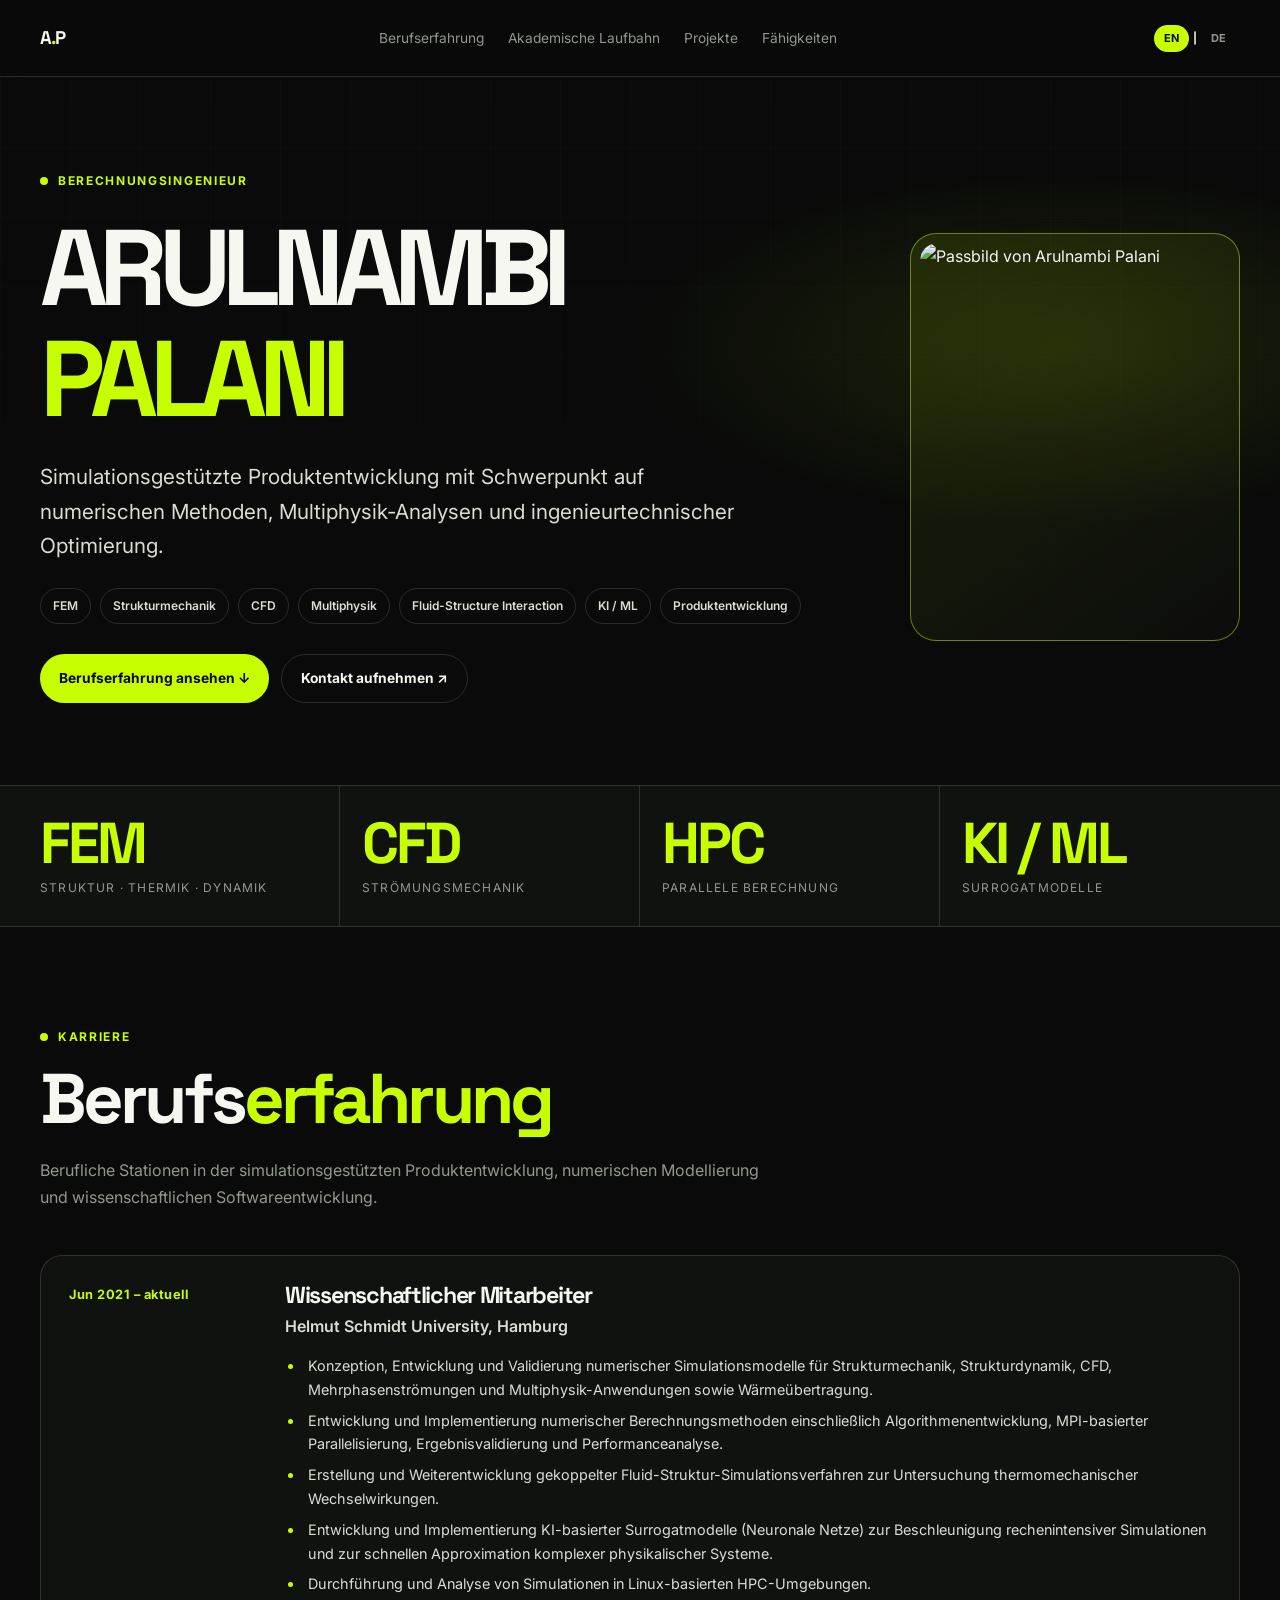
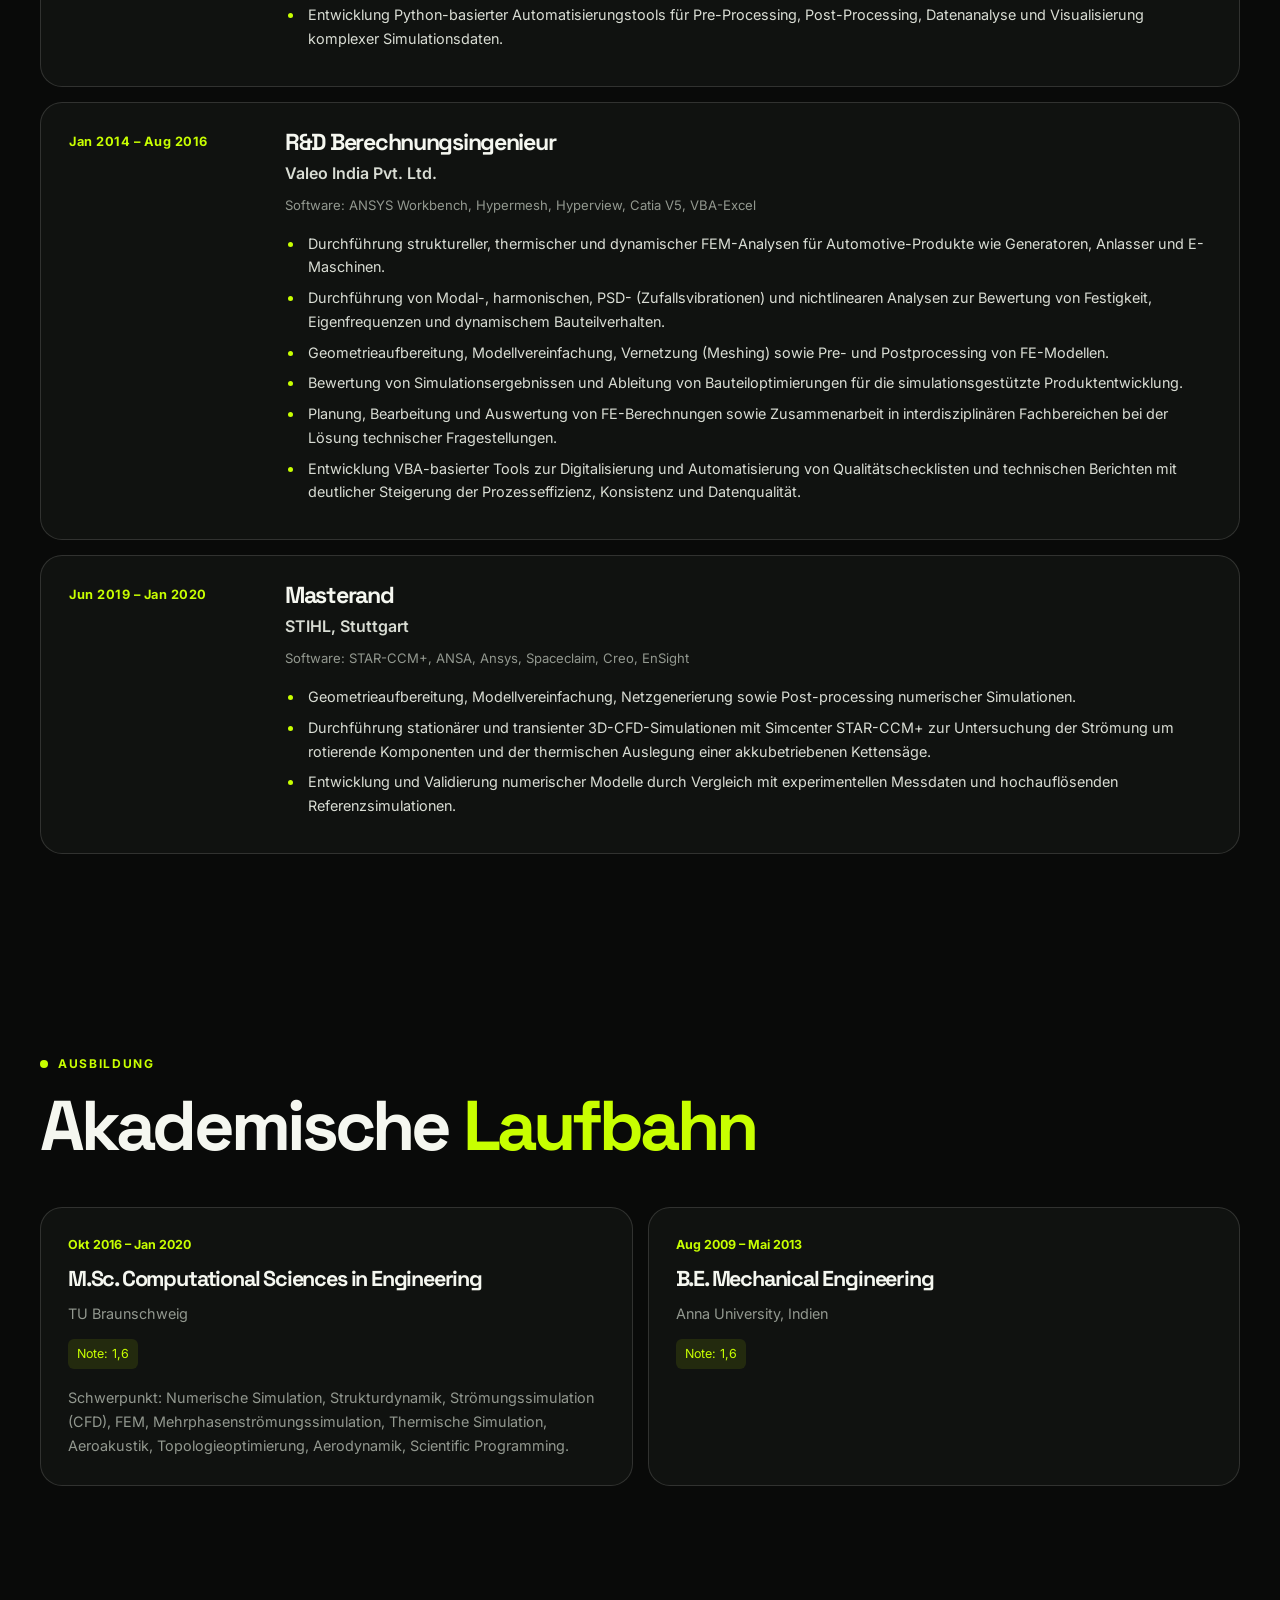
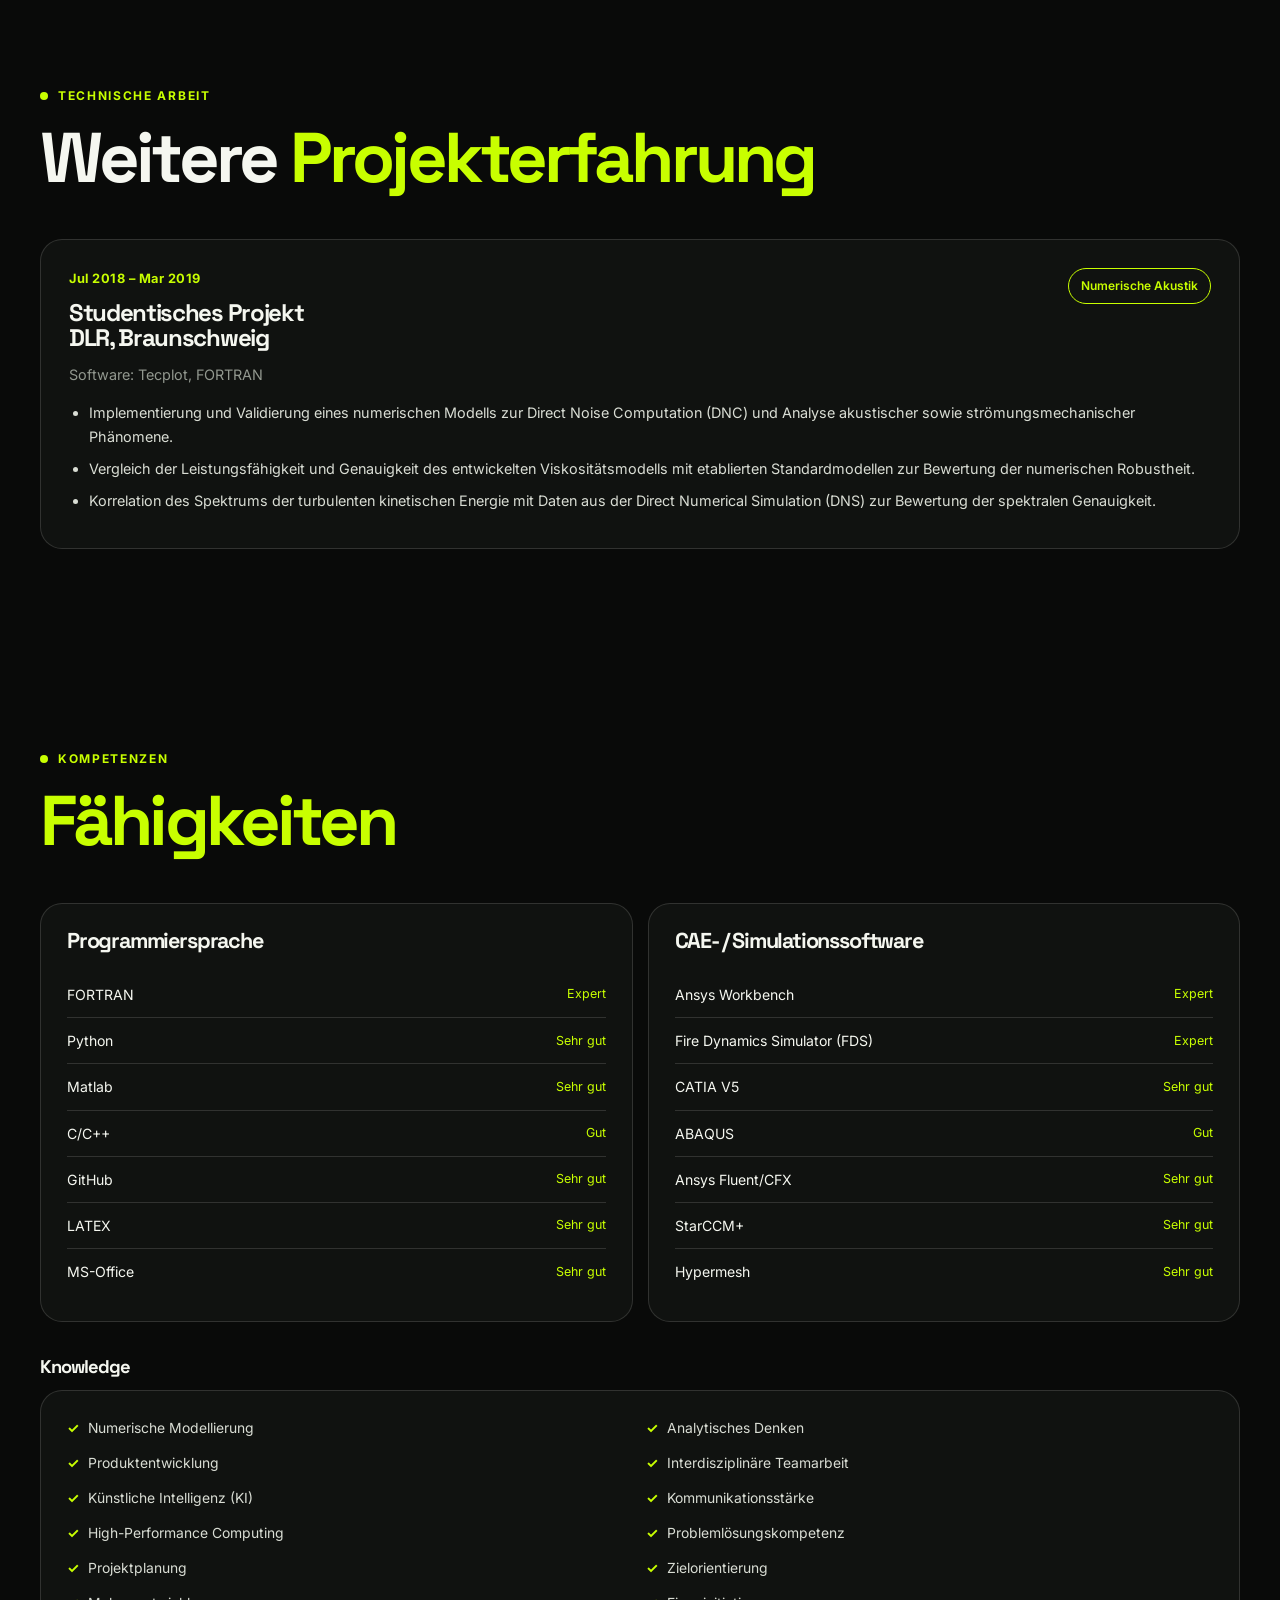
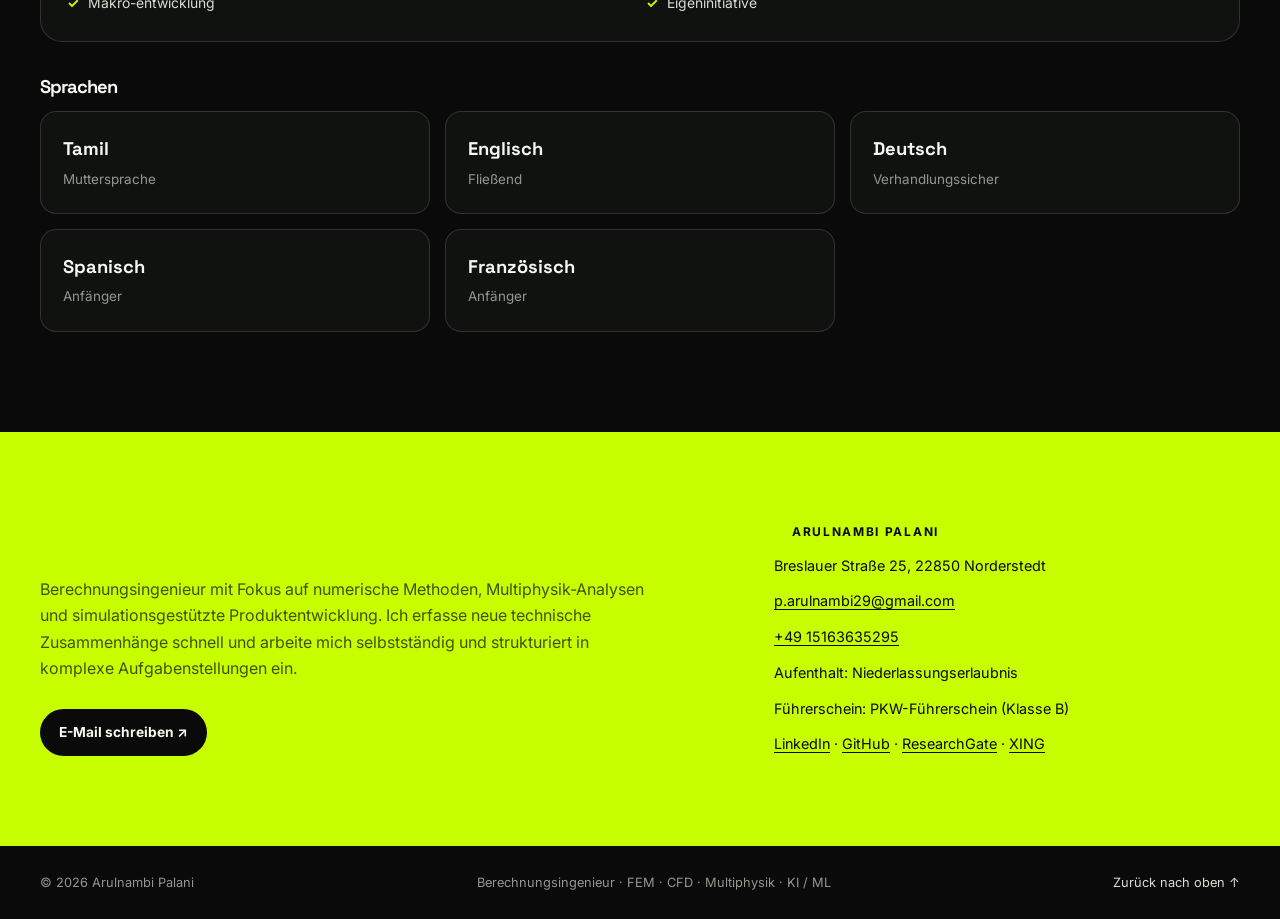
==== en.html @ 4f220fab "Update en.html" ====
<!doctype html>
<html lang="en">
<head>
<meta name="description" content="Arulnambi Palani - Computational Engineer Portfolio. Projects, experience, and contact.">
<meta name="keywords" content="Arulnambi Palani, developer, portfolio, GitHub">
<meta name="author" content="Arulnambi Palani">
<meta name="viewport" content="width=device-width, initial-scale=1.0">
<meta charset="utf-8"><meta name="viewport" content="width=device-width,initial-scale=1">
<meta name="theme-color" content="#090a09">
<meta name="description" content="Arulnambi Palani — Berechnungsingenieur. Simulationsgestützte Produktentwicklung mit Schwerpunkt auf numerischen Methoden, Multiphysik-Analysen und ingenieurtechnischer Optimierung.">
<title>Arulnambi Palani | Berechnungsingenieur</title>
<link rel="preconnect" href="https://fonts.googleapis.com"><link rel="preconnect" href="https://fonts.gstatic.com" crossorigin>
<link href="https://fonts.googleapis.com/css2?family=Inter:wght@400;500;600;700&family=Space+Grotesk:wght@400;500;600;700&display=swap" rel="stylesheet">
<link rel="stylesheet" href="style.css">
<!--<style>
:root{--black:#090a09;--surface:#101210;--surface2:#171917;--lime:#c8ff00;--lime2:#d9ff66;--white:#f5f7f0;--soft:#d9ddd4;--muted:#92988f;--line:rgba(245,247,240,.14);--max:1200px;--r:22px}
*{box-sizing:border-box;margin:0;padding:0}html{scroll-behavior:smooth;scroll-padding-top:90px}body{background:var(--black);color:var(--white);font:16px/1.65 Inter,Arial,sans-serif}a{color:inherit;text-decoration:none}img{display:block;max-width:100%}.container{width:min(calc(100% - 44px),var(--max));margin:auto}.eyebrow{color:var(--lime);font-size:.75rem;font-weight:700;letter-spacing:.14em;text-transform:uppercase;display:flex;align-items:center;gap:10px}.eyebrow:before{content:"";width:8px;height:8px;background:var(--lime);border-radius:50%}h1,h2,h3,h4,.logo,.big-number{font-family:"Space Grotesk",sans-serif;letter-spacing:-.055em;line-height:1.03}h2{font-size:clamp(2.5rem,5.5vw,5rem)}h2 span,.lime{color:var(--lime)}.section{padding:100px 0}.section-head{max-width:850px;margin-bottom:45px}.section-head h2{margin-top:16px}.section-head p{max-width:720px;color:var(--muted);margin-top:22px}.nav{position:sticky;top:0;z-index:20;background:rgba(9,10,9,.88);backdrop-filter:blur(16px);border-bottom:1px solid var(--line)}.nav-inner{min-height:76px;display:flex;align-items:center;justify-content:space-between;gap:20px}.logo{font-size:1.15rem;font-weight:700;white-space:nowrap}.logo span{color:var(--lime)}.nav-links{display:flex;align-items:center;gap:24px;color:var(--muted);font-size:.86rem}.nav-links a:hover,.text-link:hover{color:var(--lime)}.pill-button,.button{display:inline-flex;align-items:center;justify-content:center;gap:10px;border-radius:999px;padding:12px 19px;font-size:.86rem;font-weight:700;transition:.2s}.pill-button,.button-primary{background:var(--lime);color:#090a09}.pill-button:hover,.button-primary:hover{background:var(--lime2);transform:translateY(-2px)}.button-secondary{border:1px solid var(--line)}.button-secondary:hover{background:var(--surface2)}
.hero{position:relative;overflow:hidden;padding:94px 0 82px;background:radial-gradient(ellipse at 83% 38%,rgba(200,255,0,.1),transparent 29%),var(--black)}.hero:before{content:"";position:absolute;inset:0;opacity:.11;background-image:linear-gradient(rgba(255,255,255,.15) 1px,transparent 1px),linear-gradient(90deg,rgba(255,255,255,.15) 1px,transparent 1px);background-size:70px 70px;mask-image:linear-gradient(to bottom,#000,transparent 95%)}.hero-grid{position:relative;display:grid;grid-template-columns:minmax(0,1.6fr) minmax(250px,.65fr);align-items:center;gap:50px}.hero h1{font-size:clamp(3.8rem,8.4vw,8rem);font-weight:700;letter-spacing:-.08em;margin:22px 0 26px}.hero-subtitle{font-size:clamp(1.05rem,1.7vw,1.3rem);color:var(--soft);max-width:700px}.hero-tags{display:flex;flex-wrap:wrap;gap:9px;margin-top:25px}.tag{border:1px solid var(--line);padding:7px 12px;border-radius:999px;color:var(--soft);font-size:.75rem;font-weight:600}.tag.hot{border-color:var(--lime);color:var(--lime)}.hero-actions{display:flex;gap:12px;flex-wrap:wrap;margin-top:30px}.portrait-wrap{justify-self:end;position:relative;width:min(100%,330px)}.portrait-frame{padding:9px;border:1px solid rgba(200,255,0,.45);border-radius:26px;background:linear-gradient(145deg,rgba(200,255,0,.1),rgba(255,255,255,.015))}.portrait{width:100%;aspect-ratio:4/5;object-fit:cover;object-position:center 25%;border-radius:18px;filter:saturate(.88)}.portrait-label{margin-top:13px;color:var(--muted);font-size:.75rem;letter-spacing:.08em;text-transform:uppercase}.portrait-label strong{color:var(--lime);font-weight:600}.stats{background:var(--surface);border-block:1px solid var(--line)}.stats-grid{display:grid;grid-template-columns:repeat(4,1fr)}.stat{padding:28px 22px;border-right:1px solid var(--line)}.stat:first-child{padding-left:0}.stat:last-child{border:0}.big-number{font-size:clamp(2.2rem,4.5vw,4rem);color:var(--lime);font-weight:700}.stat-label{font-size:.75rem;color:var(--muted);text-transform:uppercase;letter-spacing:.1em;margin-top:5px}
.card-grid{display:grid;grid-template-columns:repeat(3,minmax(0,1fr));gap:15px}.card{background:var(--surface);border:1px solid var(--line);border-radius:var(--r);padding:26px;position:relative;overflow:hidden;transition:transform .22s,border-color .22s}.card:hover{transform:translateY(-4px);border-color:rgba(200,255,0,.4)}.card-index{font:700 .8rem "Space Grotesk",sans-serif;color:#596052}.card h3{font-size:1.55rem;margin:22px 0 12px}.card p,.muted{color:var(--muted);font-size:.9rem}.card-icon{position:absolute;right:23px;top:20px;color:var(--lime);font-family:"Space Grotesk";font-weight:700;font-size:1.25rem}.subhead{font-size:1.15rem;margin:36px 0 14px;color:var(--white)}
.timeline{display:grid;gap:15px}.timeline-item{display:grid;grid-template-columns:190px minmax(0,1fr);gap:26px;background:var(--surface);border:1px solid var(--line);border-radius:var(--r);padding:28px}.timeline-date{font-size:.8rem;color:var(--lime);font-weight:700;letter-spacing:.04em}.timeline h3{font-size:1.45rem;margin:0 0 5px}.org{color:var(--soft);font-weight:600}.software{margin-top:9px;color:var(--muted);font-size:.82rem}.timeline ul{padding-left:19px;margin-top:15px;color:var(--soft);font-size:.9rem}.timeline li{padding-left:4px;margin:7px 0}.timeline li::marker{color:var(--lime)}
.education-grid{display:grid;grid-template-columns:1fr 1fr;gap:15px}.education{padding:27px;border:1px solid var(--line);border-radius:var(--r);background:var(--surface)}.education .date{color:var(--lime);font-size:.78rem;font-weight:700}.education h3{font-size:1.35rem;margin:12px 0}.grade{display:inline-block;margin-top:13px;padding:5px 9px;border-radius:6px;background:rgba(200,255,0,.1);color:var(--lime);font-size:.78rem}.project-card{background:var(--surface);border:1px solid var(--line);border-radius:var(--r);padding:28px}.project-top{display:flex;justify-content:space-between;gap:18px;align-items:start}.project-card h3{font-size:1.5rem;margin:12px 0}.project-card ul{padding-left:20px;margin-top:15px;color:var(--soft);font-size:.9rem}.project-card li{margin:8px 0}.skill-columns{display:grid;grid-template-columns:1fr 1fr;gap:15px}.skill-panel{background:var(--surface);border:1px solid var(--line);border-radius:var(--r);padding:26px}.skill-panel h3{font-size:1.35rem;margin-bottom:20px}.skill-row{display:grid;grid-template-columns:minmax(0,1fr) auto;gap:15px;align-items:center;padding:11px 0;border-bottom:1px solid var(--line);font-size:.88rem}.skill-row:last-child{border-bottom:0}.level{color:var(--lime);font-size:.78rem;text-align:right}.check-list{list-style:none;display:grid;grid-template-columns:1fr 1fr;gap:12px}.check-list li{color:var(--soft);font-size:.87rem}.check-list li:before{content:"✓";color:var(--lime);font-weight:700;margin-right:9px}.language-grid{display:grid;grid-template-columns:repeat(3,1fr);gap:15px}.language{background:var(--surface);border:1px solid var(--line);border-radius:16px;padding:22px}.language strong{display:block;font-family:"Space Grotesk";font-size:1.15rem}.language span{color:var(--muted);font-size:.84rem}.contact{background:var(--lime);color:var(--black);padding:90px 0;position:relative;overflow:hidden}.contact h2{font-size:clamp(3rem,7vw,6.5rem);max-width:850px}.contact p{max-width:620px;color:rgba(0,0,0,.68);margin:22px 0 28px}.contact .button{background:var(--black);color:var(--white)}.contact-grid{display:grid;grid-template-columns:1.2fr .8fr;gap:35px;align-items:end}.contact-details{display:grid;gap:12px;font-size:.9rem}.contact-details a{text-decoration:underline;text-underline-offset:3px}.footer{padding:26px 0;color:var(--muted);font-size:.8rem}.footer-inner{display:flex;justify-content:space-between;gap:20px;flex-wrap:wrap}.text-link{color:var(--soft)}
@media(max-width:850px){.nav-links{display:none}.hero-grid{grid-template-columns:1fr .65fr;gap:25px}.hero h1{font-size:clamp(3.7rem,9vw,6rem)}.card-grid{grid-template-columns:1fr 1fr}.timeline-item{grid-template-columns:140px 1fr}.contact-grid{grid-template-columns:1fr}.stats-grid{grid-template-columns:repeat(2,1fr)}.stat:nth-child(2){border-right:0}.stat:nth-child(-n+2){border-bottom:1px solid var(--line)}.stat:nth-child(3){padding-left:0}}
@media(max-width:600px){.container{width:min(calc(100% - 30px),var(--max))}.section{padding:70px 0}.hero{padding:62px 0}.hero-grid{grid-template-columns:1fr}.hero h1{font-size:clamp(3.5rem,17vw,6rem)}.portrait-wrap{justify-self:start;width:220px}.hero-subtitle{font-size:1rem}.card-grid,.education-grid,.skill-columns{grid-template-columns:1fr}.timeline-item{grid-template-columns:1fr;gap:10px;padding:22px}.stats-grid{grid-template-columns:1fr 1fr}.stat{padding:20px 12px}.stat:first-child,.stat:nth-child(3){padding-left:12px}.big-number{font-size:2.5rem}.check-list{grid-template-columns:1fr}.language-grid{grid-template-columns:1fr}.project-top{display:block}.section-head{margin-bottom:30px}.contact{padding:70px 0}}
</style> -->
</head>
<body>
<header class="nav"><div class="container nav-inner"><a class="logo" href="#top">A<span>.</span>P</a><nav class="nav-links"><a href="#berufserfahrung">Berufserfahrung</a><a href="#akademische-laufbahn">Akademische Laufbahn</a><a href="#projekte">Projekte</a><a href="#faehigkeiten">Fähigkeiten</a></nav><div class="language-toggle" aria-label="Sprache"><a href="en.html" lang="en" class="active" aria-current="page">EN</a><span>|</span><a href="de.html" lang="de">DE</a></div></div></header>
<main id="top">
<section class="hero"><div class="container hero-grid"><div><div class="eyebrow">Berechnungsingenieur</div><h1>ARULNAMBI<br><span class="lime">PALANI</span></h1><p class="hero-subtitle">Simulationsgestützte Produktentwicklung mit Schwerpunkt auf numerischen Methoden, Multiphysik-Analysen und ingenieurtechnischer Optimierung.</p><div class="hero-tags"><span class="tag">FEM</span><span class="tag">Strukturmechanik</span><span class="tag">CFD</span><span class="tag">Multiphysik</span><span class="tag">Fluid-Structure Interaction</span><span class="tag">KI / ML</span><span class="tag">Produktentwicklung</span></div><div class="hero-actions"><a class="button button-primary" href="#berufserfahrung">Berufserfahrung ansehen ↓</a><a class="button button-secondary" href="mailto:p.arulnambi29@gmail.com">Kontakt aufnehmen ↗</a></div></div><aside class="portrait-wrap"><div class="portrait-frame"><img class="portrait" src="arulnambi-palani.jpg" alt="Passbild von Arulnambi Palani"></div><!--<div class="portrait-label"><strong>Arulnambi Palani</strong> · Berechnungsingenieur</div>--></aside></div></section>
<section class="stats"><div class="container stats-grid"><div class="stat"><div class="big-number">FEM</div><div class="stat-label">Struktur · Thermik · Dynamik</div></div><div class="stat"><div class="big-number">CFD</div><div class="stat-label">Strömungsmechanik</div></div><div class="stat"><div class="big-number">HPC</div><div class="stat-label">Parallele Berechnung</div></div><div class="stat"><div class="big-number">KI / ML</div><div class="stat-label">Surrogatmodelle</div></div></div></section>
<section class="section" id="berufserfahrung"><div class="container"><div class="section-head"><div class="eyebrow">Karriere</div><h2>Berufs<span>erfahrung</span></h2><p>Berufliche Stationen in der simulationsgestützten Produktentwicklung, numerischen Modellierung und wissenschaftlichen Softwareentwicklung.</p></div><div class="timeline">
<article class="timeline-item"><div class="timeline-date">Jun 2021 – aktuell</div><div><h3>Wissenschaftlicher Mitarbeiter</h3><div class="org">Helmut Schmidt University, Hamburg</div><ul><li>Konzeption, Entwicklung und Validierung numerischer Simulationsmodelle für Strukturmechanik, Strukturdynamik, CFD, Mehrphasenströmungen und Multiphysik-Anwendungen sowie Wärmeübertragung.</li><li>Entwicklung und Implementierung numerischer Berechnungsmethoden einschließlich Algorithmenentwicklung, MPI-basierter Parallelisierung, Ergebnisvalidierung und Performanceanalyse.</li><li>Erstellung und Weiterentwicklung gekoppelter Fluid-Struktur-Simulationsverfahren zur Untersuchung thermomechanischer Wechselwirkungen.</li><li>Entwicklung und Implementierung KI-basierter Surrogatmodelle (Neuronale Netze) zur Beschleunigung rechenintensiver Simulationen und zur schnellen Approximation komplexer physikalischer Systeme.</li><li>Durchführung und Analyse von Simulationen in Linux-basierten HPC-Umgebungen.</li><li>Entwicklung Python-basierter Automatisierungstools für Pre-Processing, Post-Processing, Datenanalyse und Visualisierung komplexer Simulationsdaten.</li></ul></div></article>
<article class="timeline-item"><div class="timeline-date">Jan 2014 – Aug 2016</div><div><h3>R&amp;D Berechnungsingenieur</h3><div class="org">Valeo India Pvt. Ltd.</div><div class="software">Software: ANSYS Workbench, Hypermesh, Hyperview, Catia V5, VBA-Excel</div><ul><li>Durchführung struktureller, thermischer und dynamischer FEM-Analysen für Automotive-Produkte wie Generatoren, Anlasser und E-Maschinen.</li><li>Durchführung von Modal-, harmonischen, PSD- (Zufallsvibrationen) und nichtlinearen Analysen zur Bewertung von Festigkeit, Eigenfrequenzen und dynamischem Bauteilverhalten.</li><li>Geometrieaufbereitung, Modellvereinfachung, Vernetzung (Meshing) sowie Pre- und Postprocessing von FE-Modellen.</li><li>Bewertung von Simulationsergebnissen und Ableitung von Bauteiloptimierungen für die simulationsgestützte Produktentwicklung.</li><li>Planung, Bearbeitung und Auswertung von FE-Berechnungen sowie Zusammenarbeit in interdisziplinären Fachbereichen bei der Lösung technischer Fragestellungen.</li><li>Entwicklung VBA-basierter Tools zur Digitalisierung und Automatisierung von Qualitätschecklisten und technischen Berichten mit deutlicher Steigerung der Prozesseffizienz, Konsistenz und Datenqualität.</li></ul></div></article>
<article class="timeline-item"><div class="timeline-date">Jun 2019 – Jan 2020</div><div><h3>Masterand</h3><div class="org">STIHL, Stuttgart</div><div class="software">Software: STAR-CCM+, ANSA, Ansys, Spaceclaim, Creo, EnSight</div><ul><li>Geometrieaufbereitung, Modellvereinfachung, Netzgenerierung sowie Post-processing numerischer Simulationen.</li><li>Durchführung stationärer und transienter 3D-CFD-Simulationen mit Simcenter STAR-CCM+ zur Untersuchung der Strömung um rotierende Komponenten und der thermischen Auslegung einer akkubetriebenen Kettensäge.</li><li>Entwicklung und Validierung numerischer Modelle durch Vergleich mit experimentellen Messdaten und hochauflösenden Referenzsimulationen.</li></ul></div></article>
</div></div></section>
<section class="section" id="akademische-laufbahn"><div class="container"><div class="section-head"><div class="eyebrow">Ausbildung</div><h2>Akademische <span>Laufbahn</span></h2></div><div class="education-grid"><article class="education"><div class="date">Okt 2016 – Jan 2020</div><h3>M.Sc. Computational Sciences in Engineering</h3><p class="muted">TU Braunschweig</p><span class="grade">Note: 1,6</span><p class="muted" style="margin-top:17px">Schwerpunkt: Numerische Simulation, Strukturdynamik, Strömungssimulation (CFD), FEM, Mehrphasenströmungssimulation, Thermische Simulation, Aeroakustik, Topologieoptimierung, Aerodynamik, Scientific Programming.</p></article><article class="education"><div class="date">Aug 2009 – Mai 2013</div><h3>B.E. Mechanical Engineering</h3><p class="muted">Anna University, Indien</p><span class="grade">Note: 1,6</span></article></div></div></section>
<section class="section" id="projekte"><div class="container"><div class="section-head"><div class="eyebrow">Technische Arbeit</div><h2>Weitere <span>Projekterfahrung</span></h2></div><article class="project-card"><div class="project-top"><div><div class="date">Jul 2018 – Mar 2019</div><h3>Studentisches Projekt<br>DLR, Braunschweig</h3><p class="muted">Software: Tecplot, FORTRAN</p></div><span class="tag hot">Numerische Akustik</span></div><ul><li>Implementierung und Validierung eines numerischen Modells zur Direct Noise Computation (DNC) und Analyse akustischer sowie strömungsmechanischer Phänomene.</li><li>Vergleich der Leistungsfähigkeit und Genauigkeit des entwickelten Viskositätsmodells mit etablierten Standardmodellen zur Bewertung der numerischen Robustheit.</li><li>Korrelation des Spektrums der turbulenten kinetischen Energie mit Daten aus der Direct Numerical Simulation (DNS) zur Bewertung der spektralen Genauigkeit.</li></ul></article></div></section>
<section class="section" id="faehigkeiten"><div class="container"><div class="section-head"><div class="eyebrow">Kompetenzen</div><h2><span>Fähigkeiten</span></h2></div><div class="skill-columns"><div class="skill-panel"><h3>Programmiersprache</h3><div class="skill-row"><span>FORTRAN</span><span class="level">Expert</span></div><div class="skill-row"><span>Python</span><span class="level">Sehr gut</span></div><div class="skill-row"><span>Matlab</span><span class="level">Sehr gut</span></div><div class="skill-row"><span>C/C++</span><span class="level">Gut</span></div><div class="skill-row"><span>GitHub</span><span class="level">Sehr gut</span></div><div class="skill-row"><span>LATEX</span><span class="level">Sehr gut</span></div><div class="skill-row"><span>MS-Office</span><span class="level">Sehr gut</span></div></div><div class="skill-panel"><h3>CAE- / Simulationssoftware</h3><div class="skill-row"><span>Ansys Workbench</span><span class="level">Expert</span></div><div class="skill-row"><span>Fire Dynamics Simulator (FDS)</span><span class="level">Expert</span></div><div class="skill-row"><span>CATIA V5</span><span class="level">Sehr gut</span></div><div class="skill-row"><span>ABAQUS</span><span class="level">Gut</span></div><div class="skill-row"><span>Ansys Fluent/CFX</span><span class="level">Sehr gut</span></div><div class="skill-row"><span>StarCCM+</span><span class="level">Sehr gut</span></div><div class="skill-row"><span>Hypermesh</span><span class="level">Sehr gut</span></div></div></div>
<h3 class="subhead">Knowledge</h3><div class="skill-panel"><ul class="check-list"><li>Numerische Modellierung</li><li>Analytisches Denken</li><li>Produktentwicklung</li><li>Interdisziplinäre Teamarbeit</li><li>Künstliche Intelligenz (KI)</li><li>Kommunikationsstärke</li><li>High-Performance Computing</li><li>Problemlösungskompetenz</li><li>Projektplanung</li><li>Zielorientierung</li><li>Makro-entwicklung</li><li>Eigeninitiative</li></ul></div>
<h3 class="subhead">Sprachen</h3><div class="language-grid"><div class="language"><strong>Tamil</strong><span>Muttersprache</span></div><div class="language"><strong>Englisch</strong><span>Fließend</span></div><div class="language"><strong>Deutsch</strong><span>Verhandlungssicher</span></div><div class="language"><strong>Spanisch</strong><span>Anfänger</span></div><div class="language"><strong>Französisch</strong><span>Anfänger</span></div></div></div></section>
<section class="contact" id="kontakt"><div class="container contact-grid"><div><!--<div class="eyebrow" style="color:#090a09">Kontakt</div><h2>Physikalisches Verständnis<br>Numerische Simulation<br>Produktentwicklung</h2>--><p>Berechnungsingenieur mit Fokus auf numerische Methoden, Multiphysik-Analysen und simulationsgestützte Produktentwicklung. Ich erfasse neue technische Zusammenhänge schnell und arbeite mich selbstständig und strukturiert in komplexe Aufgabenstellungen ein.</p><a class="button" href="mailto:p.arulnambi29@gmail.com">E-Mail schreiben ↗</a></div><div class="contact-details"><div><div class="eyebrow" style="color:#090a09">Arulnambi Palani</div></div><div>Breslauer Straße 25, 22850 Norderstedt</div><div><a href="mailto:p.arulnambi29@gmail.com">p.arulnambi29@gmail.com</a></div><div><a href="tel:+4915163635295">+49 15163635295</a></div><div>Aufenthalt: Niederlassungserlaubnis</div><div>Führerschein: PKW-Führerschein (Klasse B)</div><div><a href="https://www.linkedin.com/in/arulnambi-palani/">LinkedIn</a> · <a href="https://github.com/arulnambi-palani">GitHub</a> · <a href="https://www.researchgate.net/profile/arulnambipalani">ResearchGate</a> · <a href="https://www.xing.com/profile/ARULNAMBI_PALANI/">XING</a> <!--<span style="font-size:.75rem">(Links bitte ergänzen)</span>--></div></div></div></section>
</main><footer class="footer"><div class="container footer-inner"><span>© 2026 Arulnambi Palani</span><span>Berechnungsingenieur · FEM · CFD · Multiphysik · KI / ML</span><a class="text-link" href="#top">Zurück nach oben ↑</a></div></footer>
</body></html>
---- style.css ----
/* Shared stylesheet for index.html (German) and en.html (English). */
:root{--black:#090a09;--surface:#101210;--surface2:#171917;--lime:#c8ff00;--lime2:#d9ff66;--white:#f5f7f0;--soft:#d9ddd4;--muted:#92988f;--line:rgba(245,247,240,.14);--max:1200px;--r:22px}
*{box-sizing:border-box;margin:0;padding:0}html{scroll-behavior:smooth;scroll-padding-top:90px}body{background:var(--black);color:var(--white);font:16px/1.65 Inter,Arial,sans-serif}a{color:inherit;text-decoration:none}img{display:block;max-width:100%}.container{width:min(calc(100% - 44px),var(--max));margin:auto}.eyebrow{color:var(--lime);font-size:.75rem;font-weight:700;letter-spacing:.14em;text-transform:uppercase;display:flex;align-items:center;gap:10px}.eyebrow:before{content:"";width:8px;height:8px;background:var(--lime);border-radius:50%}h1,h2,h3,h4,.logo,.big-number{font-family:"Space Grotesk",sans-serif;letter-spacing:-.055em;line-height:1.03}h2{font-size:clamp(2.5rem,5.5vw,5rem)}h2 span,.lime{color:var(--lime)}.section{padding:100px 0}.section-head{max-width:850px;margin-bottom:45px}.section-head h2{margin-top:16px}.section-head p{max-width:720px;color:var(--muted);margin-top:22px}.nav{position:sticky;top:0;z-index:20;background:rgba(9,10,9,.88);backdrop-filter:blur(16px);border-bottom:1px solid var(--line)}.nav-inner{min-height:76px;display:flex;align-items:center;justify-content:space-between;gap:20px}.logo{font-size:1.15rem;font-weight:700;white-space:nowrap}.logo span{color:var(--lime)}.nav-links{display:flex;align-items:center;gap:24px;color:var(--muted);font-size:.86rem}.nav-links a:hover,.text-link:hover{color:var(--lime)}.pill-button,.button{display:inline-flex;align-items:center;justify-content:center;gap:10px;border-radius:999px;padding:12px 19px;font-size:.86rem;font-weight:700;transition:.2s}.pill-button,.button-primary{background:var(--lime);color:#090a09}.pill-button:hover,.button-primary:hover{background:var(--lime2);transform:translateY(-2px)}.button-secondary{border:1px solid var(--line)}.button-secondary:hover{background:var(--surface2)}
.hero{position:relative;overflow:hidden;padding:94px 0 82px;background:radial-gradient(ellipse at 83% 38%,rgba(200,255,0,.1),transparent 29%),var(--black)}.hero:before{content:"";position:absolute;inset:0;opacity:.11;background-image:linear-gradient(rgba(255,255,255,.15) 1px,transparent 1px),linear-gradient(90deg,rgba(255,255,255,.15) 1px,transparent 1px);background-size:70px 70px;mask-image:linear-gradient(to bottom,#000,transparent 95%)}.hero-grid{position:relative;display:grid;grid-template-columns:minmax(0,1.6fr) minmax(250px,.65fr);align-items:center;gap:50px}.hero h1{font-size:clamp(3.8rem,8.4vw,8rem);font-weight:700;letter-spacing:-.08em;margin:22px 0 26px}.hero-subtitle{font-size:clamp(1.05rem,1.7vw,1.3rem);color:var(--soft);max-width:700px}.hero-tags{display:flex;flex-wrap:wrap;gap:9px;margin-top:25px}.tag{border:1px solid var(--line);padding:7px 12px;border-radius:999px;color:var(--soft);font-size:.75rem;font-weight:600}.tag.hot{border-color:var(--lime);color:var(--lime)}.hero-actions{display:flex;gap:12px;flex-wrap:wrap;margin-top:30px}.portrait-wrap{justify-self:end;position:relative;width:min(100%,330px)}.portrait-frame{padding:9px;border:1px solid rgba(200,255,0,.45);border-radius:26px;background:linear-gradient(145deg,rgba(200,255,0,.1),rgba(255,255,255,.015))}.portrait{width:100%;aspect-ratio:4/5;object-fit:cover;object-position:center 25%;border-radius:18px;filter:saturate(.88)}.portrait-label{margin-top:13px;color:var(--muted);font-size:.75rem;letter-spacing:.08em;text-transform:uppercase}.portrait-label strong{color:var(--lime);font-weight:600}.stats{background:var(--surface);border-block:1px solid var(--line)}.stats-grid{display:grid;grid-template-columns:repeat(4,1fr)}.stat{padding:28px 22px;border-right:1px solid var(--line)}.stat:first-child{padding-left:0}.stat:last-child{border:0}.big-number{font-size:clamp(2.2rem,4.5vw,4rem);color:var(--lime);font-weight:700}.stat-label{font-size:.75rem;color:var(--muted);text-transform:uppercase;letter-spacing:.1em;margin-top:5px}
.language-toggle{display:flex;align-items:center;gap:4px;padding:4px;border:1px solid var(--border);border-radius:999px;font-size:11px;font-weight:700;line-height:1}.language-toggle a{padding:8px 10px;border-radius:999px;color:var(--muted);text-decoration:none}.language-toggle a.active{background:var(--lime);color:var(--black)}.language-toggle a:hover:not(.active){color:var(--white)}.language-toggle span{color:var(--muted-dark)}

.card-grid{display:grid;grid-template-columns:repeat(3,minmax(0,1fr));gap:15px}.card{background:var(--surface);border:1px solid var(--line);border-radius:var(--r);padding:26px;position:relative;overflow:hidden;transition:transform .22s,border-color .22s}.card:hover{transform:translateY(-4px);border-color:rgba(200,255,0,.4)}.card-index{font:700 .8rem "Space Grotesk",sans-serif;color:#596052}.card h3{font-size:1.55rem;margin:22px 0 12px}.card p,.muted{color:var(--muted);font-size:.9rem}.card-icon{position:absolute;right:23px;top:20px;color:var(--lime);font-family:"Space Grotesk";font-weight:700;font-size:1.25rem}.subhead{font-size:1.15rem;margin:36px 0 14px;color:var(--white)}
.timeline{display:grid;gap:15px}.timeline-item{display:grid;grid-template-columns:190px minmax(0,1fr);gap:26px;background:var(--surface);border:1px solid var(--line);border-radius:var(--r);padding:28px}.timeline-date{font-size:.8rem;color:var(--lime);font-weight:700;letter-spacing:.04em}.timeline h3{font-size:1.45rem;margin:0 0 5px}.org{color:var(--soft);font-weight:600}.software{margin-top:9px;color:var(--muted);font-size:.82rem}.timeline ul{padding-left:19px;margin-top:15px;color:var(--soft);font-size:.9rem}.timeline li{padding-left:4px;margin:7px 0}.timeline li::marker{color:var(--lime)}
.timeline-item:hover {
    transform: translateY(-6px);
    border-color: rgba(200, 255, 0, 0.45);
    background: #121512;
}
.education-grid{display:grid;grid-template-columns:1fr 1fr;gap:15px}.education{padding:27px;border:1px solid var(--line);border-radius:var(--r);background:var(--surface)}.education .date{color:var(--lime);font-size:.78rem;font-weight:700}.education h3{font-size:1.35rem;margin:12px 0}.grade{display:inline-block;margin-top:13px;padding:5px 9px;border-radius:6px;background:rgba(200,255,0,.1);color:var(--lime);font-size:.78rem}.project-card{background:var(--surface);border:1px solid var(--line);border-radius:var(--r);padding:28px}.project-top{display:flex;justify-content:space-between;gap:18px;align-items:start}.project-card .date{font-size:.8rem;color:var(--lime);font-weight:700;letter-spacing:.04em}.project-card h3{font-size:1.5rem;margin:12px 0}.project-card ul{padding-left:20px;margin-top:15px;color:var(--soft);font-size:.9rem}.project-card li{margin:8px 0}.skill-columns{display:grid;grid-template-columns:1fr 1fr;gap:15px}.skill-panel{background:var(--surface);border:1px solid var(--line);border-radius:var(--r);padding:26px}.skill-panel h3{font-size:1.35rem;margin-bottom:20px}.skill-row{display:grid;grid-template-columns:minmax(0,1fr) auto;gap:15px;align-items:center;padding:11px 0;border-bottom:1px solid var(--line);font-size:.88rem}.skill-row:last-child{border-bottom:0}.level{color:var(--lime);font-size:.78rem;text-align:right}.check-list{list-style:none;display:grid;grid-template-columns:1fr 1fr;gap:12px}.check-list li{color:var(--soft);font-size:.87rem}.check-list li:before{content:"✓";color:var(--lime);font-weight:700;margin-right:9px}.language-grid{display:grid;grid-template-columns:repeat(3,1fr);gap:15px}.language{background:var(--surface);border:1px solid var(--line);border-radius:16px;padding:22px}.language strong{display:block;font-family:"Space Grotesk";font-size:1.15rem}.language span{color:var(--muted);font-size:.84rem}.contact{background:var(--lime);color:var(--black);padding:90px 0;position:relative;overflow:hidden}.contact h2{font-size:clamp(3rem,7vw,6.5rem);max-width:850px}.contact p{max-width:620px;color:rgba(0,0,0,.68);margin:22px 0 28px}.contact .button{background:var(--black);color:var(--white)}.contact-grid{display:grid;grid-template-columns:1.2fr .8fr;gap:35px;align-items:end}.contact-details{display:grid;gap:12px;font-size:.9rem}.contact-details a{text-decoration:underline;text-underline-offset:3px}.footer{padding:26px 0;color:var(--muted);font-size:.8rem}.footer-inner{display:flex;justify-content:space-between;gap:20px;flex-wrap:wrap}.text-link{color:var(--soft)}
.skill-panel:hover {
    transform: translateY(-6px);
    border-color: rgba(200, 255, 0, 0.45);
    background: #121512;
}
.language:hover {
    transform: translateY(-6px);
    border-color: rgba(200, 255, 0, 0.45);
    background: #121512;
}
.education:hover {
    transform: translateY(-6px);
    border-color: rgba(200, 255, 0, 0.45);
    background: #121512;
}
.project-card:hover {
    transform: translateY(-6px);
    border-color: rgba(200, 255, 0, 0.45);
    background: #121512;
}
@media(max-width:850px){.nav-links{display:none}.hero-grid{grid-template-columns:1fr .65fr;gap:25px}.hero h1{font-size:clamp(3.7rem,9vw,6rem)}.card-grid{grid-template-columns:1fr 1fr}.timeline-item{grid-template-columns:140px 1fr}.contact-grid{grid-template-columns:1fr}.stats-grid{grid-template-columns:repeat(2,1fr)}.stat:nth-child(2){border-right:0}.stat:nth-child(-n+2){border-bottom:1px solid var(--line)}.stat:nth-child(3){padding-left:0}}
@media(max-width:600px){.container{width:min(calc(100% - 30px),var(--max))}.section{padding:70px 0}.hero{padding:62px 0}.hero-grid{grid-template-columns:1fr}.hero h1{font-size:clamp(3.5rem,17vw,6rem)}.portrait-wrap{justify-self:start;width:220px}.hero-subtitle{font-size:1rem}.card-grid,.education-grid,.skill-columns{grid-template-columns:1fr}.timeline-item{grid-template-columns:1fr;gap:10px;padding:22px}.stats-grid{grid-template-columns:1fr 1fr}.stat{padding:20px 12px}.stat:first-child,.stat:nth-child(3){padding-left:12px}.big-number{font-size:2.5rem}.check-list{grid-template-columns:1fr}.language-grid{grid-template-columns:1fr}.project-top{display:block}.section-head{margin-bottom:30px}.contact{padding:70px 0}}
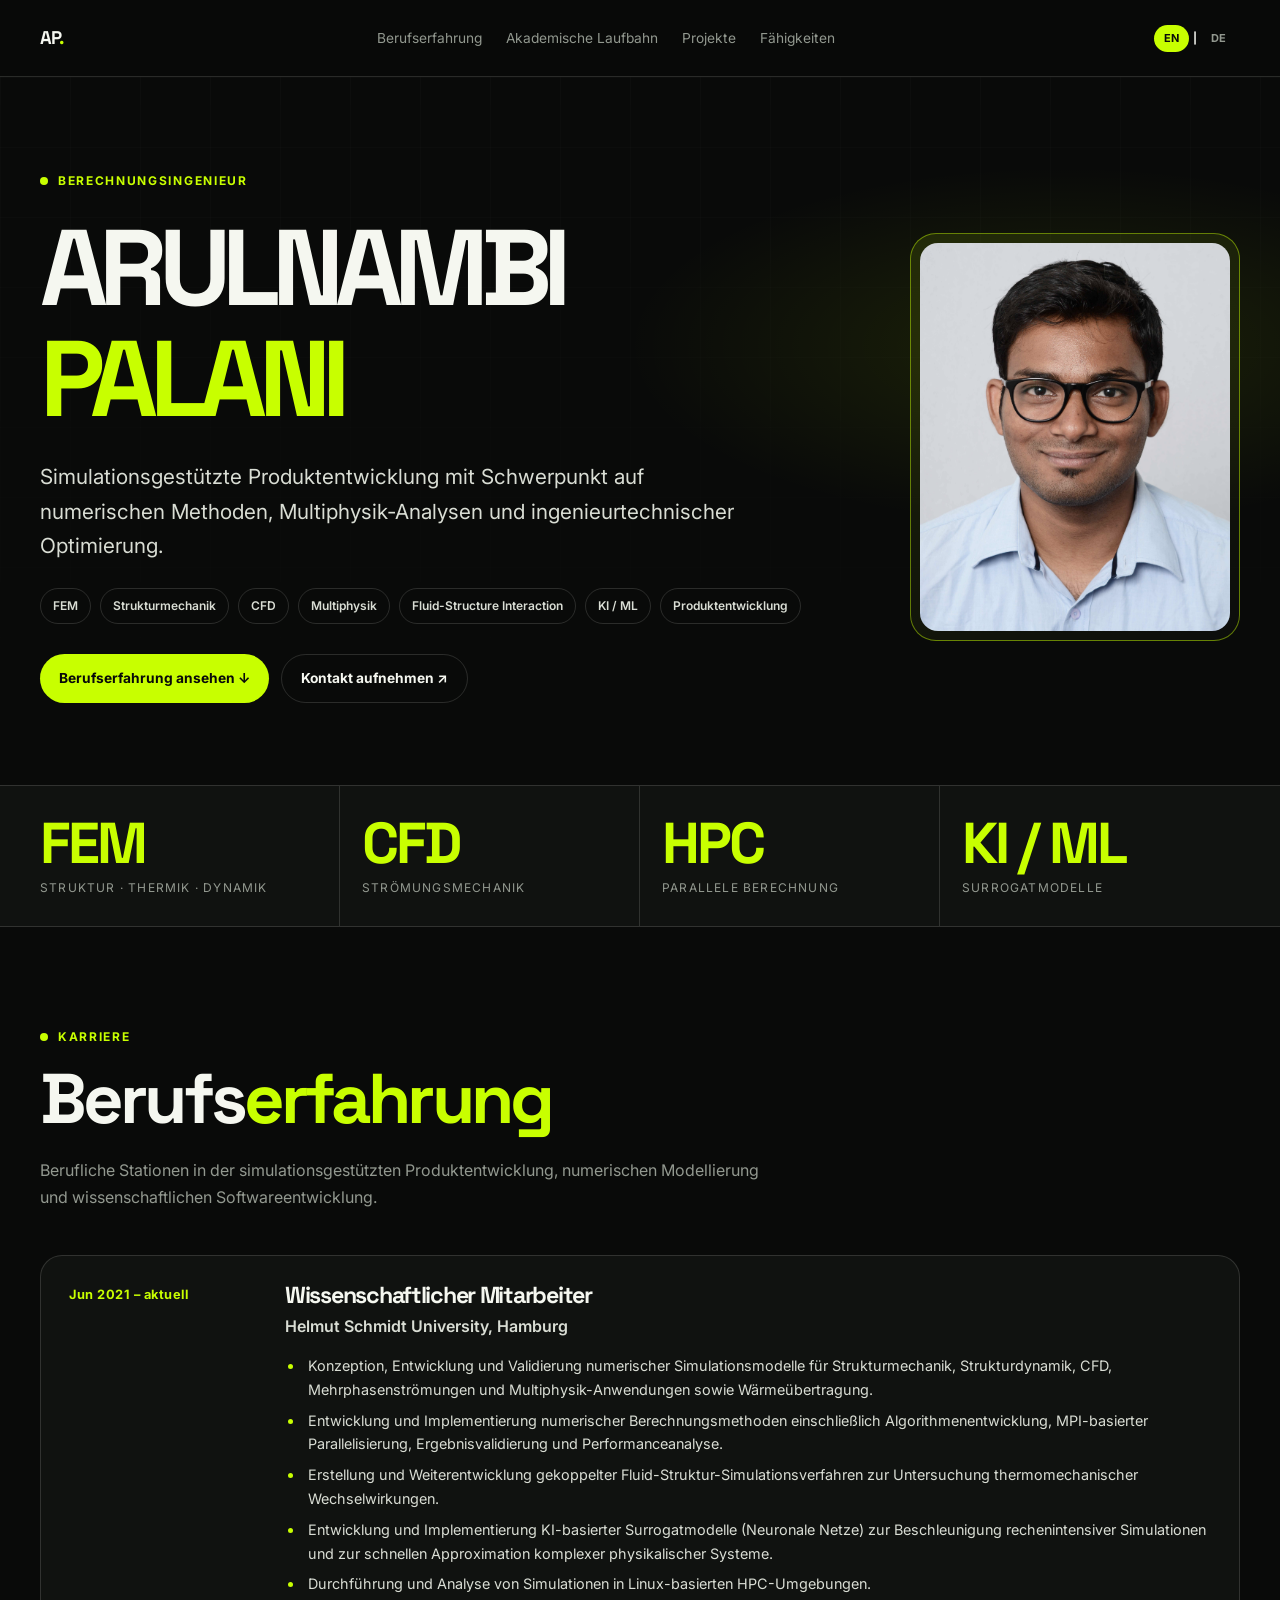
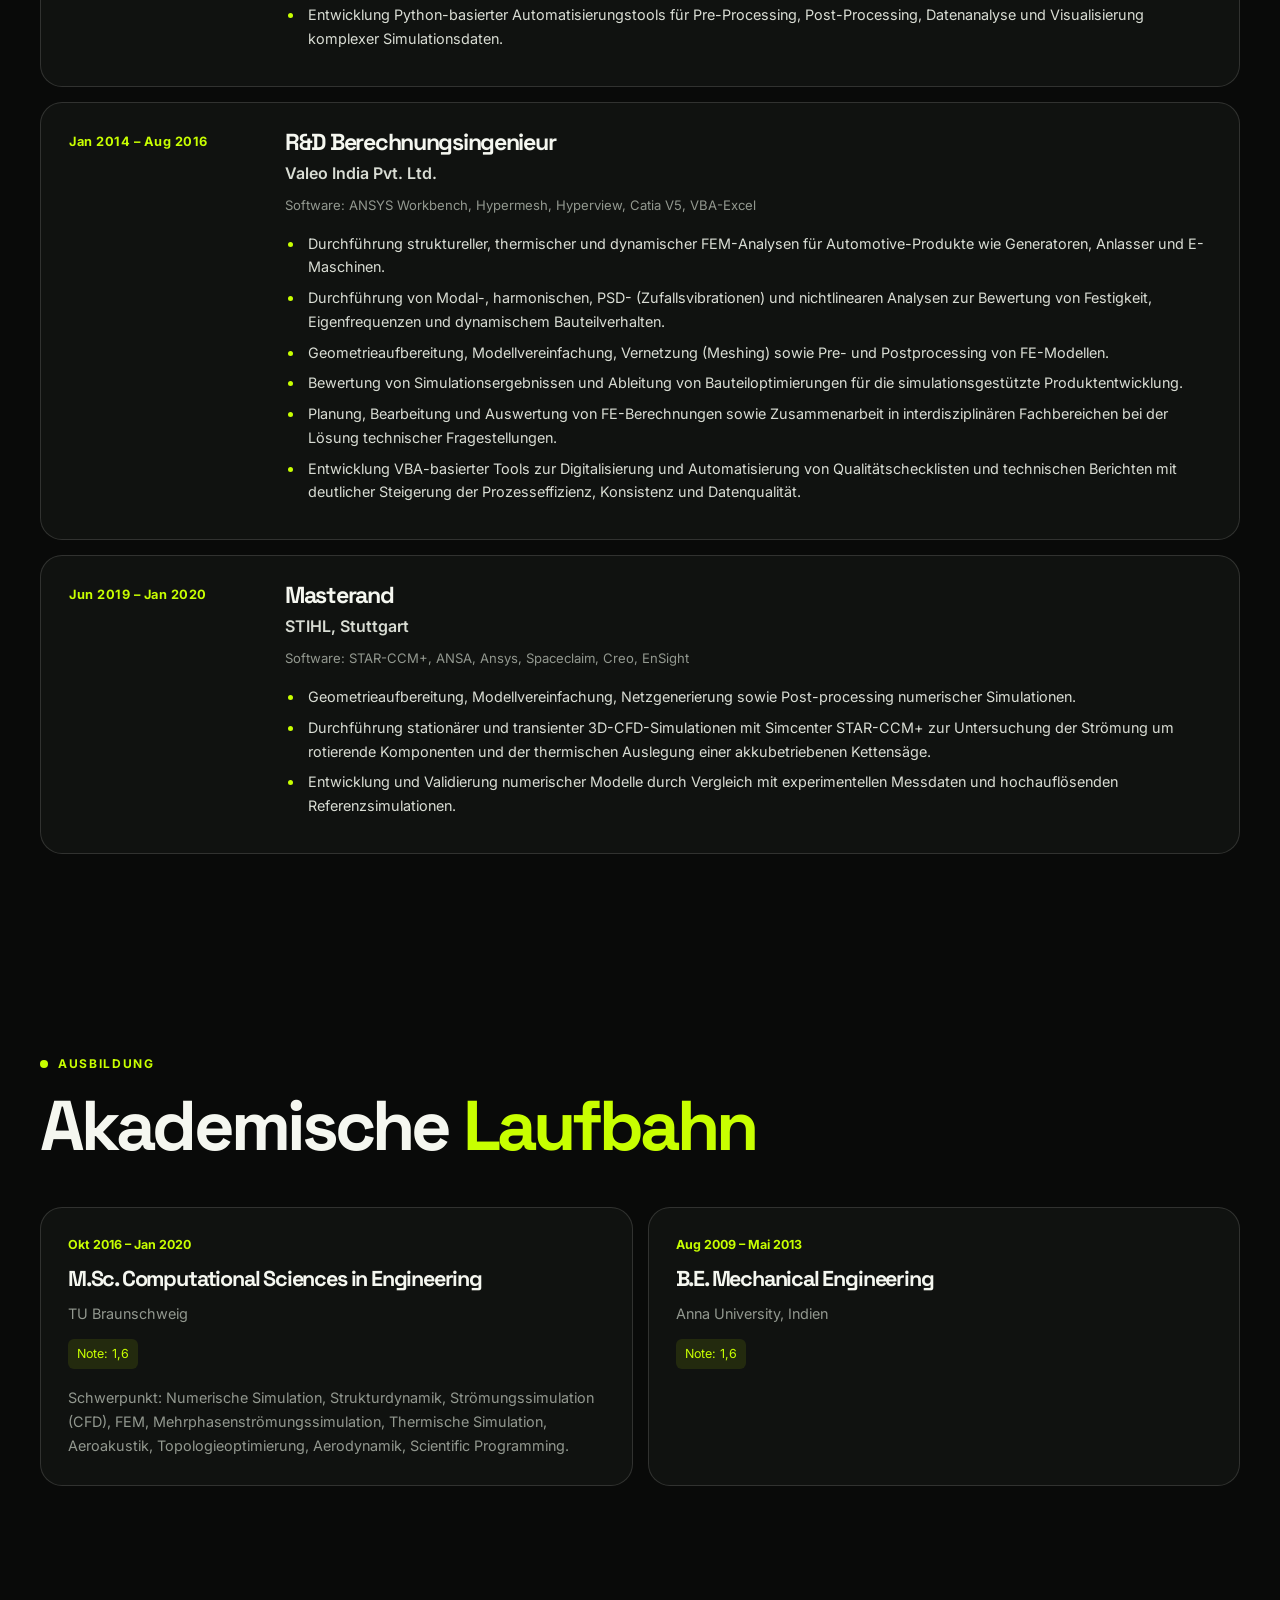
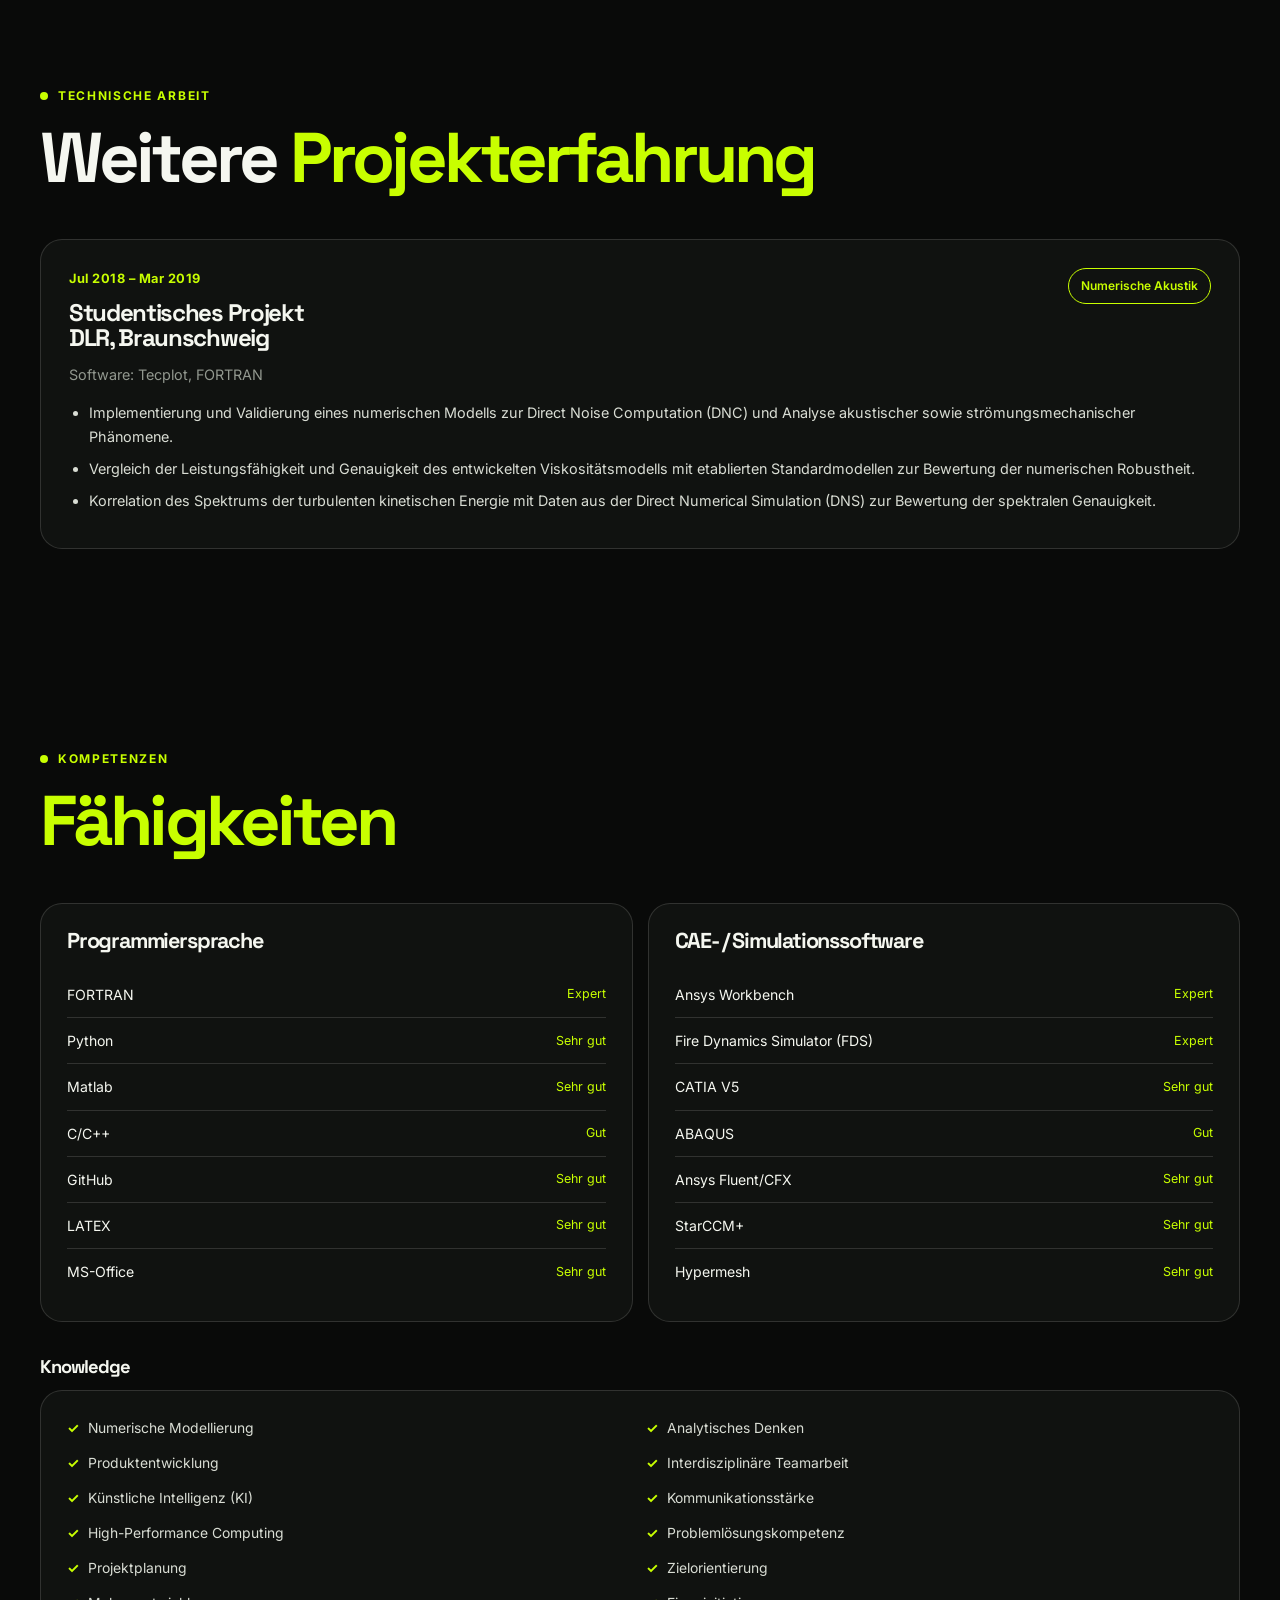
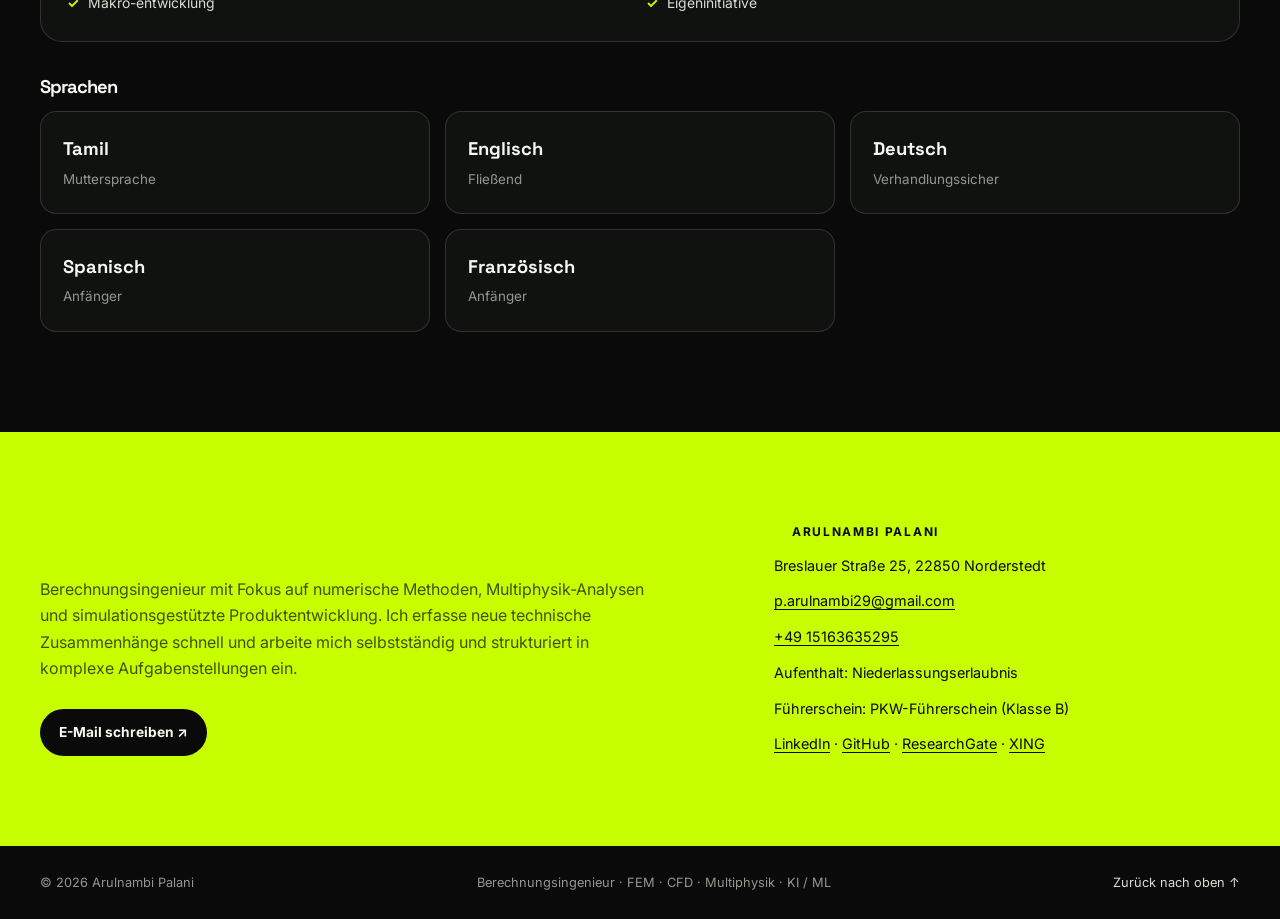
==== commit edc2be8f: "Update en.html" ====
--- a/en.html
+++ b/en.html
@@ -24,7 +24,7 @@
 </style> -->
 </head>
 <body>
-<header class="nav"><div class="container nav-inner"><a class="logo" href="#top">A<span>.</span>P</a><nav class="nav-links"><a href="#berufserfahrung">Berufserfahrung</a><a href="#akademische-laufbahn">Akademische Laufbahn</a><a href="#projekte">Projekte</a><a href="#faehigkeiten">Fähigkeiten</a></nav><div class="language-toggle" aria-label="Sprache"><a href="en.html" lang="en" class="active" aria-current="page">EN</a><span>|</span><a href="de.html" lang="de">DE</a></div></div></header>
+<header class="nav"><div class="container nav-inner"><a class="logo" href="#top">AP<span>.</span></a><nav class="nav-links"><a href="#berufserfahrung">Berufserfahrung</a><a href="#akademische-laufbahn">Akademische Laufbahn</a><a href="#projekte">Projekte</a><a href="#faehigkeiten">Fähigkeiten</a></nav><div class="language-toggle" aria-label="Sprache"><a href="en.html" lang="en" class="active" aria-current="page">EN</a><span>|</span><a href="index.html" lang="de">DE</a></div></div></header>
 <main id="top">
 <section class="hero"><div class="container hero-grid"><div><div class="eyebrow">Berechnungsingenieur</div><h1>ARULNAMBI<br><span class="lime">PALANI</span></h1><p class="hero-subtitle">Simulationsgestützte Produktentwicklung mit Schwerpunkt auf numerischen Methoden, Multiphysik-Analysen und ingenieurtechnischer Optimierung.</p><div class="hero-tags"><span class="tag">FEM</span><span class="tag">Strukturmechanik</span><span class="tag">CFD</span><span class="tag">Multiphysik</span><span class="tag">Fluid-Structure Interaction</span><span class="tag">KI / ML</span><span class="tag">Produktentwicklung</span></div><div class="hero-actions"><a class="button button-primary" href="#berufserfahrung">Berufserfahrung ansehen ↓</a><a class="button button-secondary" href="mailto:p.arulnambi29@gmail.com">Kontakt aufnehmen ↗</a></div></div><aside class="portrait-wrap"><div class="portrait-frame"><img class="portrait" src="arulnambi-palani.jpg" alt="Passbild von Arulnambi Palani"></div><!--<div class="portrait-label"><strong>Arulnambi Palani</strong> · Berechnungsingenieur</div>--></aside></div></section>
 <section class="stats"><div class="container stats-grid"><div class="stat"><div class="big-number">FEM</div><div class="stat-label">Struktur · Thermik · Dynamik</div></div><div class="stat"><div class="big-number">CFD</div><div class="stat-label">Strömungsmechanik</div></div><div class="stat"><div class="big-number">HPC</div><div class="stat-label">Parallele Berechnung</div></div><div class="stat"><div class="big-number">KI / ML</div><div class="stat-label">Surrogatmodelle</div></div></div></section>
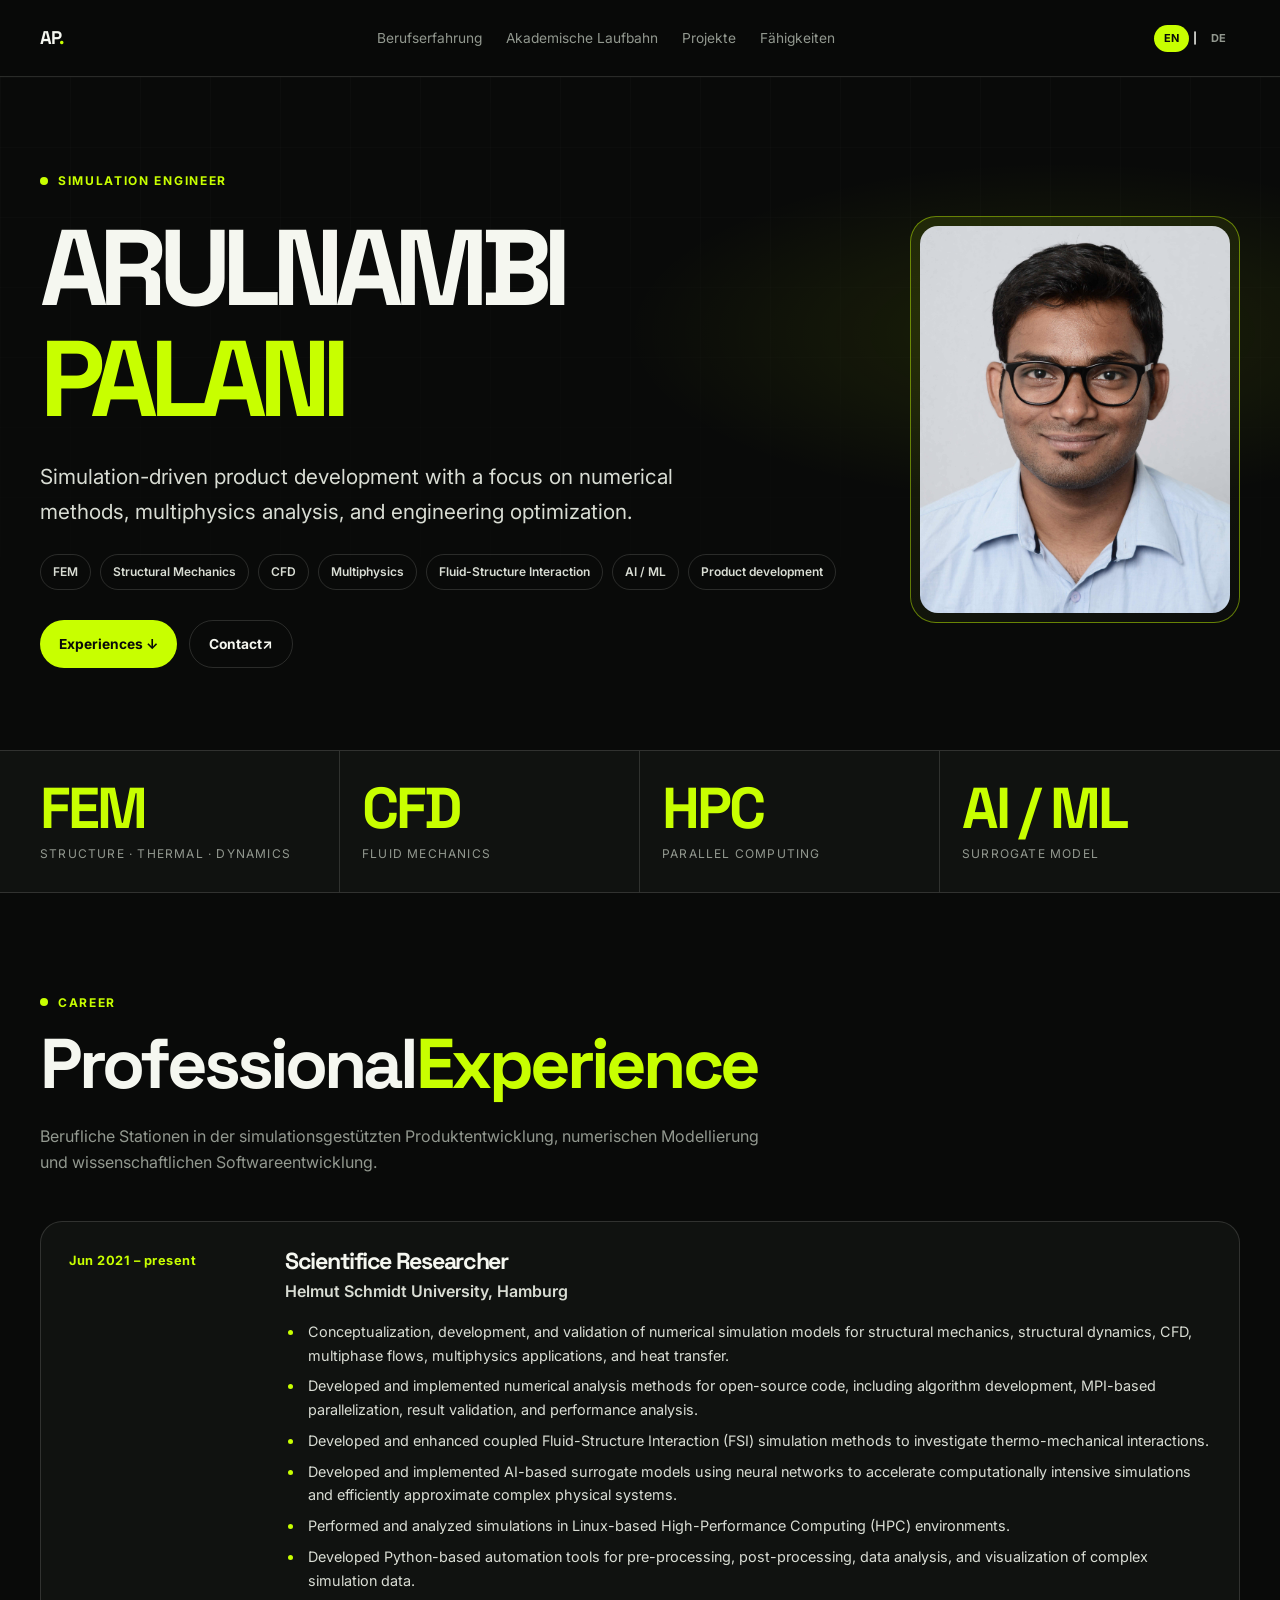
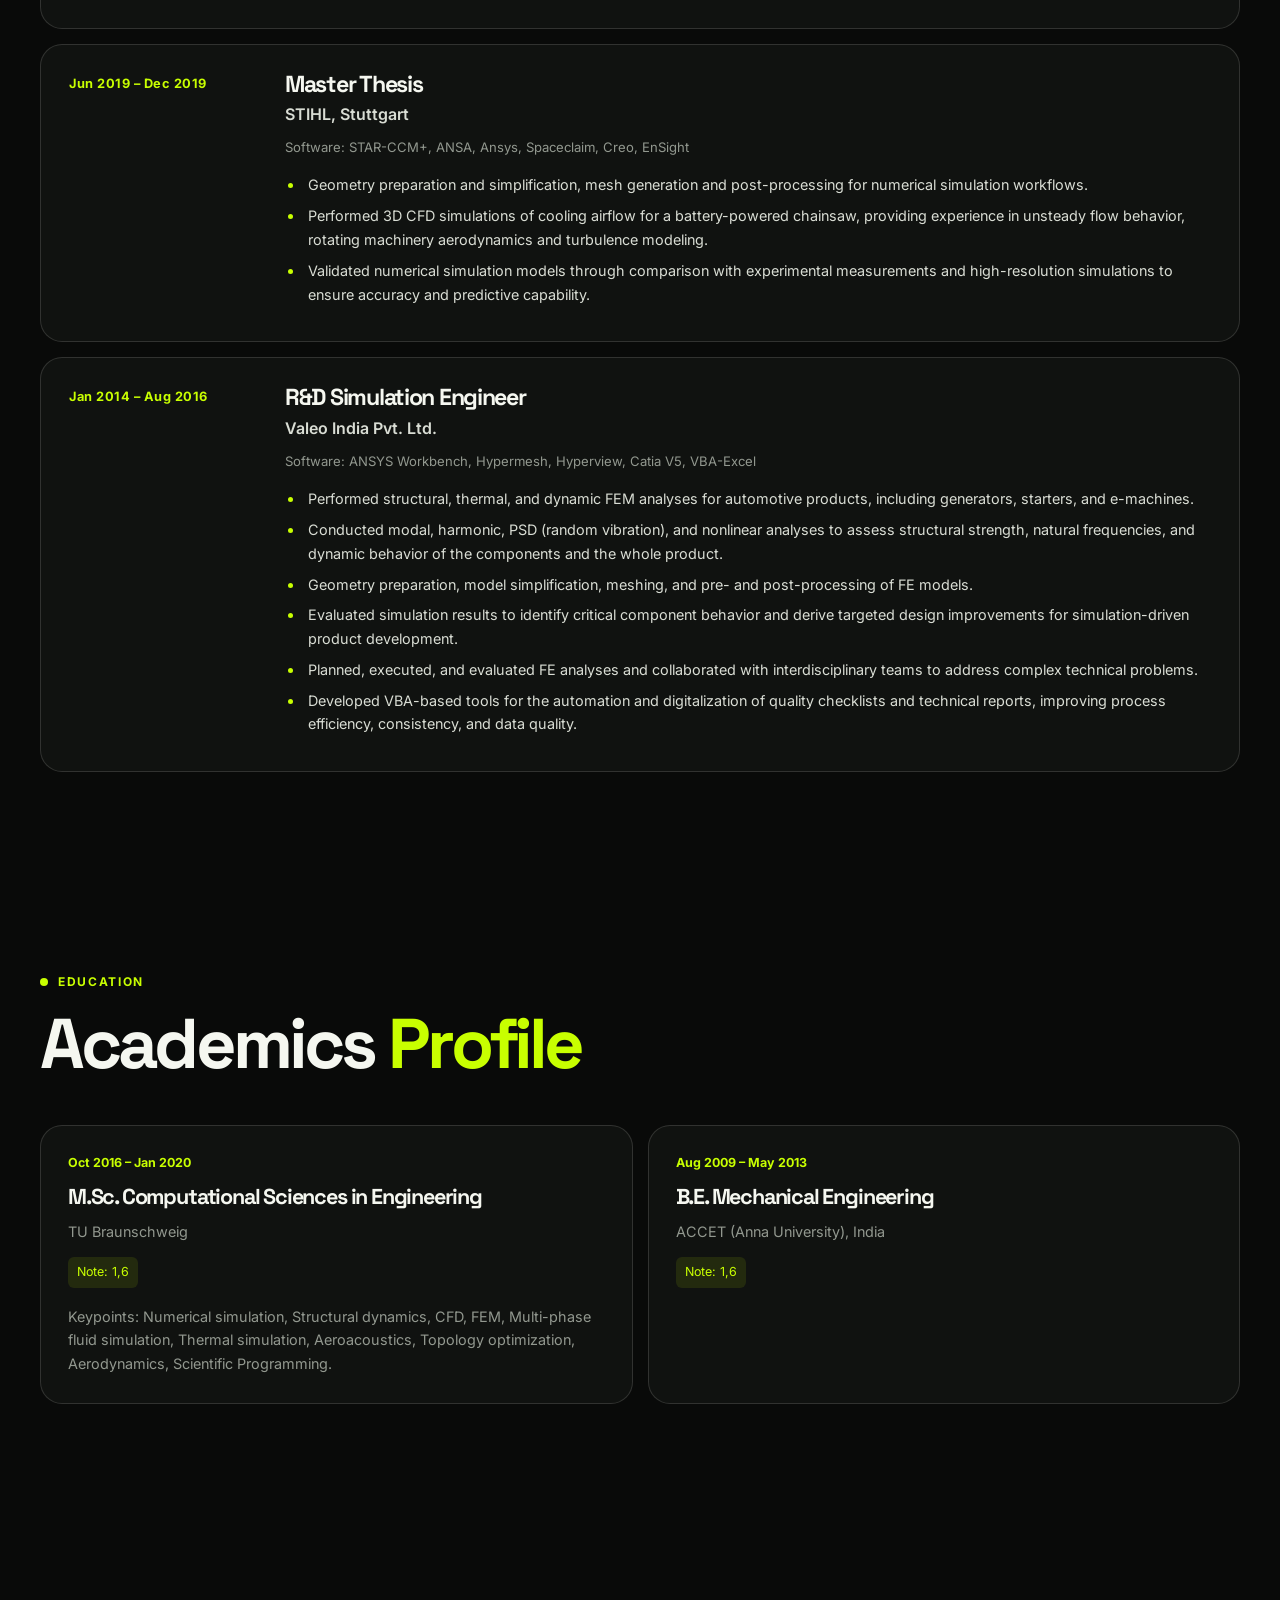
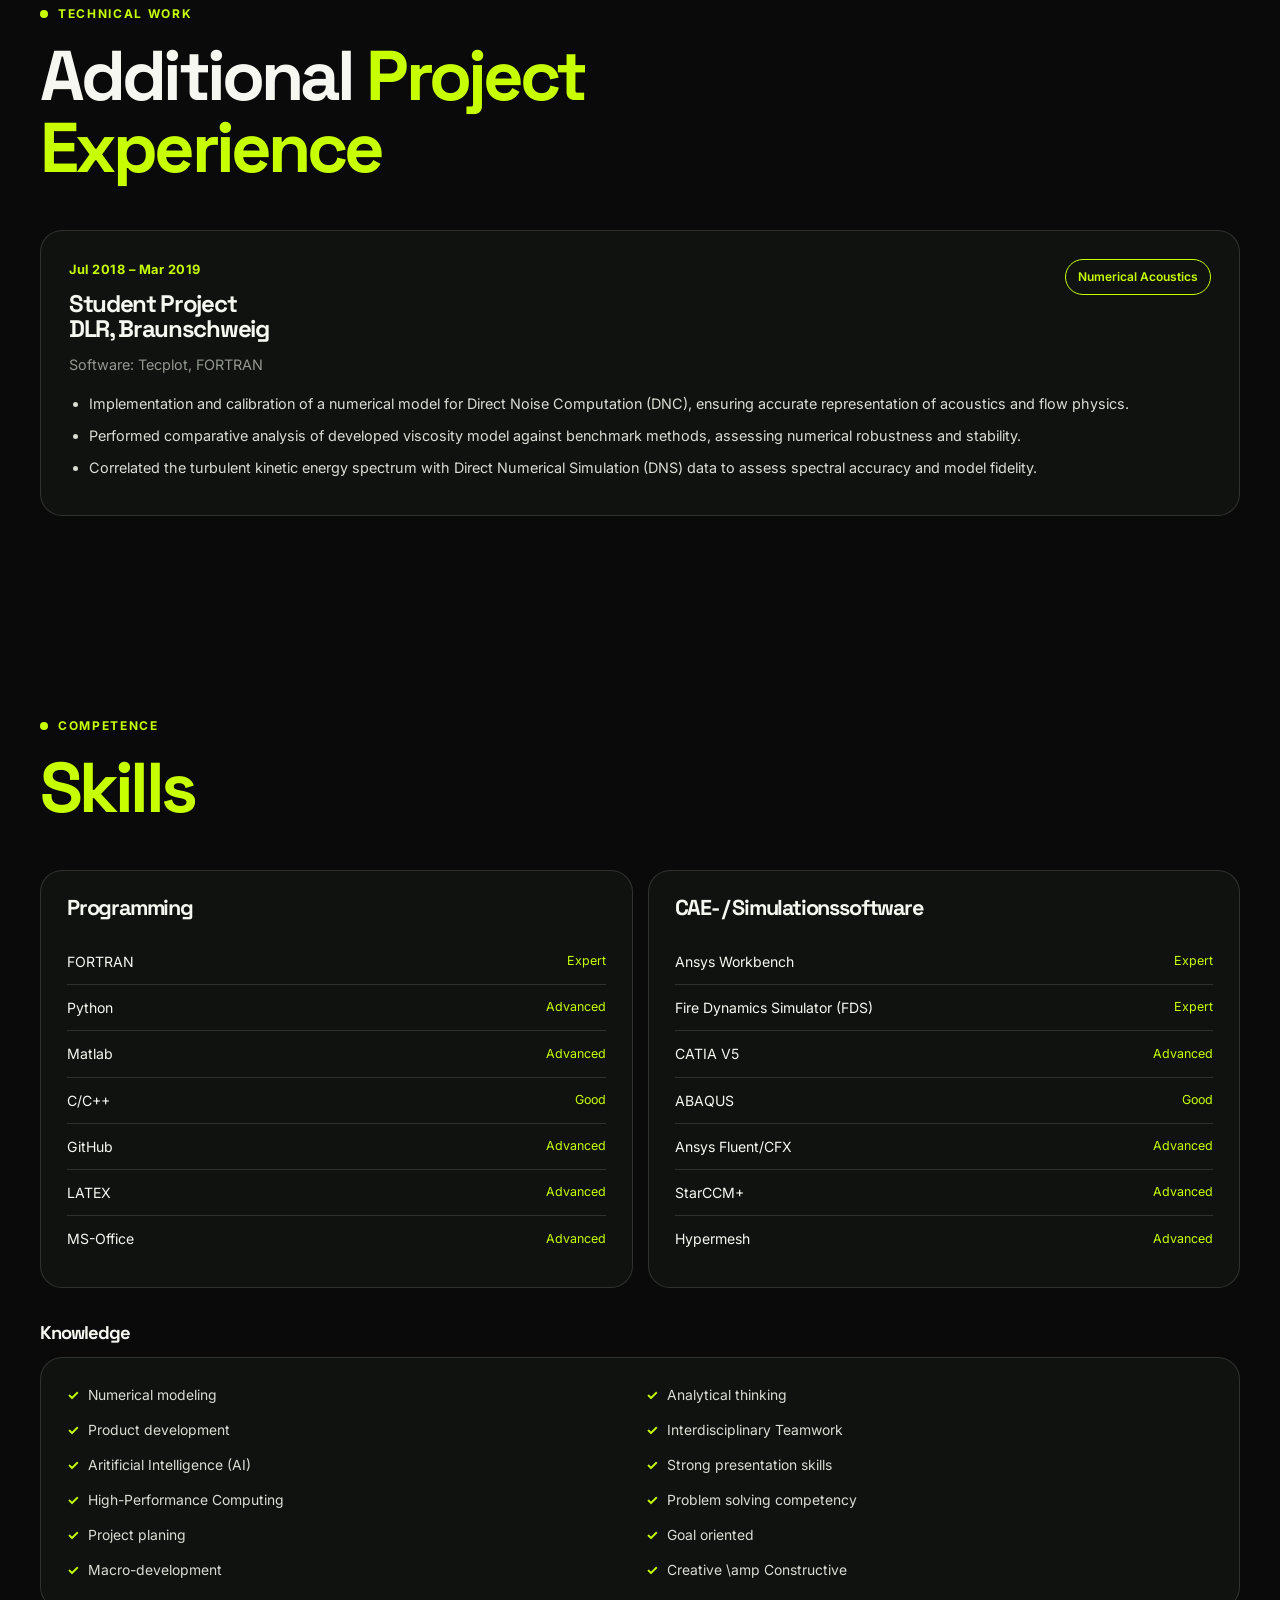
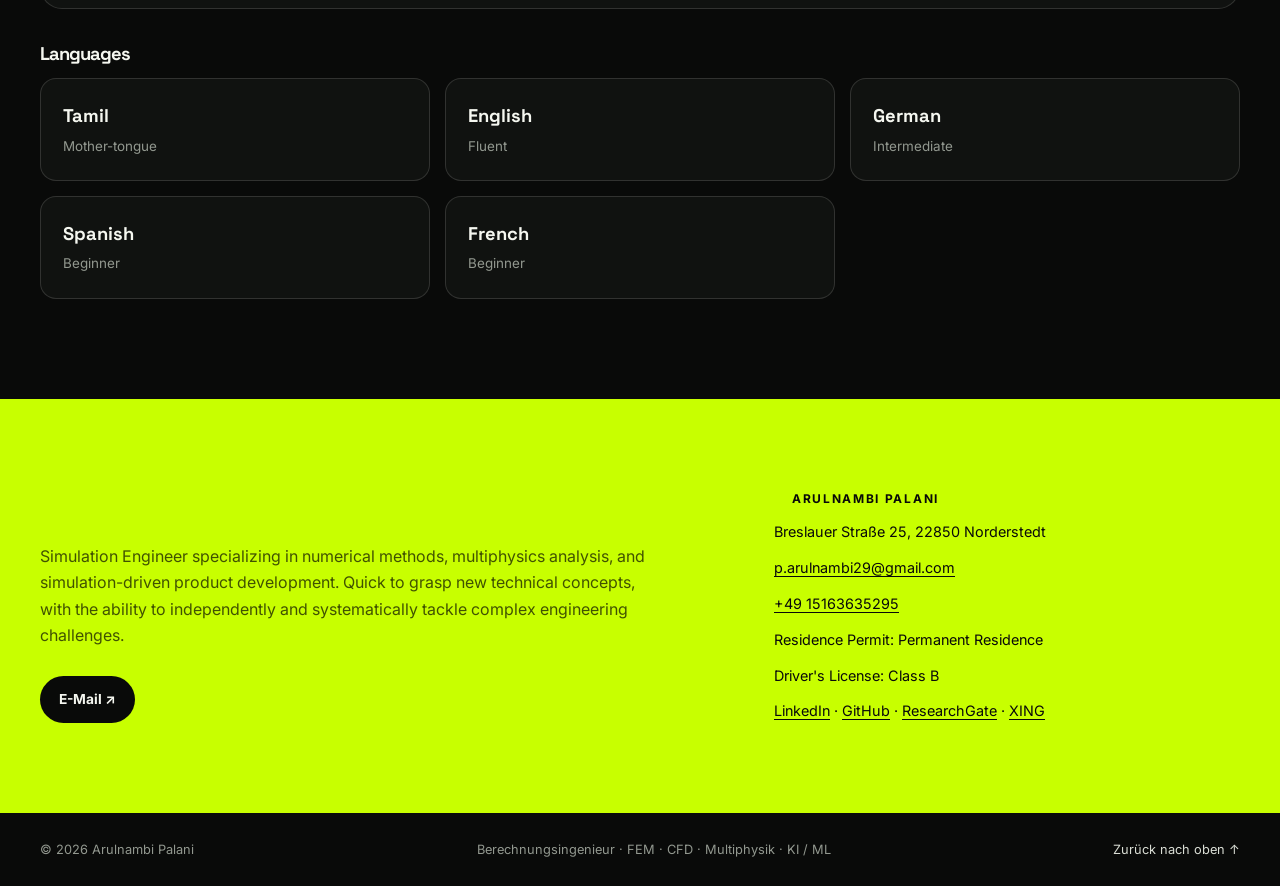
==== commit 4eb2aaf6: "english content en.html" ====
--- a/en.html
+++ b/en.html
@@ -1,14 +1,25 @@
 <!doctype html>
 <html lang="en">
 <head>
+<title>Arulnambi Palani | Simulation Engineer & Researcher</title>
+
+<meta name="description" content="Official portfolio of Arulnambi Palani, a simulation engineer and researcher specialising in FEM, CFD, numerical modelling, and computational engineering.">
+
+<meta name="author" content="Arulnambi Palani">
+
+<meta name="robots" content="index, follow">
+
+<link rel="canonical" href="https://arulnambi-palani.github.io/">
+
+<meta name="google-site-verification" content="sbKz-i8ucErC-G7kz3APsOQC602O_5bGbnHYr5cC4zI" />
 <meta name="description" content="Arulnambi Palani - Computational Engineer Portfolio. Projects, experience, and contact.">
 <meta name="keywords" content="Arulnambi Palani, developer, portfolio, GitHub">
 <meta name="author" content="Arulnambi Palani">
 <meta name="viewport" content="width=device-width, initial-scale=1.0">
 <meta charset="utf-8"><meta name="viewport" content="width=device-width,initial-scale=1">
 <meta name="theme-color" content="#090a09">
-<meta name="description" content="Arulnambi Palani — Berechnungsingenieur. Simulationsgestützte Produktentwicklung mit Schwerpunkt auf numerischen Methoden, Multiphysik-Analysen und ingenieurtechnischer Optimierung.">
-<title>Arulnambi Palani | Berechnungsingenieur</title>
+<meta name="description" content="Arulnambi Palani — Simulation Engineer. Simulation-driven product development with a focus on numerical methods, multiphysics analysis, and engineering optimization.">
+<!--<title>Arulnambi Palani | Berechnungsingenieur</title>-->
 <link rel="preconnect" href="https://fonts.googleapis.com"><link rel="preconnect" href="https://fonts.gstatic.com" crossorigin>
 <link href="https://fonts.googleapis.com/css2?family=Inter:wght@400;500;600;700&family=Space+Grotesk:wght@400;500;600;700&display=swap" rel="stylesheet">
 <link rel="stylesheet" href="style.css">
@@ -26,18 +37,19 @@
 <body>
 <header class="nav"><div class="container nav-inner"><a class="logo" href="#top">AP<span>.</span></a><nav class="nav-links"><a href="#berufserfahrung">Berufserfahrung</a><a href="#akademische-laufbahn">Akademische Laufbahn</a><a href="#projekte">Projekte</a><a href="#faehigkeiten">Fähigkeiten</a></nav><div class="language-toggle" aria-label="Sprache"><a href="en.html" lang="en" class="active" aria-current="page">EN</a><span>|</span><a href="index.html" lang="de">DE</a></div></div></header>
 <main id="top">
-<section class="hero"><div class="container hero-grid"><div><div class="eyebrow">Berechnungsingenieur</div><h1>ARULNAMBI<br><span class="lime">PALANI</span></h1><p class="hero-subtitle">Simulationsgestützte Produktentwicklung mit Schwerpunkt auf numerischen Methoden, Multiphysik-Analysen und ingenieurtechnischer Optimierung.</p><div class="hero-tags"><span class="tag">FEM</span><span class="tag">Strukturmechanik</span><span class="tag">CFD</span><span class="tag">Multiphysik</span><span class="tag">Fluid-Structure Interaction</span><span class="tag">KI / ML</span><span class="tag">Produktentwicklung</span></div><div class="hero-actions"><a class="button button-primary" href="#berufserfahrung">Berufserfahrung ansehen ↓</a><a class="button button-secondary" href="mailto:p.arulnambi29@gmail.com">Kontakt aufnehmen ↗</a></div></div><aside class="portrait-wrap"><div class="portrait-frame"><img class="portrait" src="arulnambi-palani.jpg" alt="Passbild von Arulnambi Palani"></div><!--<div class="portrait-label"><strong>Arulnambi Palani</strong> · Berechnungsingenieur</div>--></aside></div></section>
-<section class="stats"><div class="container stats-grid"><div class="stat"><div class="big-number">FEM</div><div class="stat-label">Struktur · Thermik · Dynamik</div></div><div class="stat"><div class="big-number">CFD</div><div class="stat-label">Strömungsmechanik</div></div><div class="stat"><div class="big-number">HPC</div><div class="stat-label">Parallele Berechnung</div></div><div class="stat"><div class="big-number">KI / ML</div><div class="stat-label">Surrogatmodelle</div></div></div></section>
-<section class="section" id="berufserfahrung"><div class="container"><div class="section-head"><div class="eyebrow">Karriere</div><h2>Berufs<span>erfahrung</span></h2><p>Berufliche Stationen in der simulationsgestützten Produktentwicklung, numerischen Modellierung und wissenschaftlichen Softwareentwicklung.</p></div><div class="timeline">
-<article class="timeline-item"><div class="timeline-date">Jun 2021 – aktuell</div><div><h3>Wissenschaftlicher Mitarbeiter</h3><div class="org">Helmut Schmidt University, Hamburg</div><ul><li>Konzeption, Entwicklung und Validierung numerischer Simulationsmodelle für Strukturmechanik, Strukturdynamik, CFD, Mehrphasenströmungen und Multiphysik-Anwendungen sowie Wärmeübertragung.</li><li>Entwicklung und Implementierung numerischer Berechnungsmethoden einschließlich Algorithmenentwicklung, MPI-basierter Parallelisierung, Ergebnisvalidierung und Performanceanalyse.</li><li>Erstellung und Weiterentwicklung gekoppelter Fluid-Struktur-Simulationsverfahren zur Untersuchung thermomechanischer Wechselwirkungen.</li><li>Entwicklung und Implementierung KI-basierter Surrogatmodelle (Neuronale Netze) zur Beschleunigung rechenintensiver Simulationen und zur schnellen Approximation komplexer physikalischer Systeme.</li><li>Durchführung und Analyse von Simulationen in Linux-basierten HPC-Umgebungen.</li><li>Entwicklung Python-basierter Automatisierungstools für Pre-Processing, Post-Processing, Datenanalyse und Visualisierung komplexer Simulationsdaten.</li></ul></div></article>
-<article class="timeline-item"><div class="timeline-date">Jan 2014 – Aug 2016</div><div><h3>R&amp;D Berechnungsingenieur</h3><div class="org">Valeo India Pvt. Ltd.</div><div class="software">Software: ANSYS Workbench, Hypermesh, Hyperview, Catia V5, VBA-Excel</div><ul><li>Durchführung struktureller, thermischer und dynamischer FEM-Analysen für Automotive-Produkte wie Generatoren, Anlasser und E-Maschinen.</li><li>Durchführung von Modal-, harmonischen, PSD- (Zufallsvibrationen) und nichtlinearen Analysen zur Bewertung von Festigkeit, Eigenfrequenzen und dynamischem Bauteilverhalten.</li><li>Geometrieaufbereitung, Modellvereinfachung, Vernetzung (Meshing) sowie Pre- und Postprocessing von FE-Modellen.</li><li>Bewertung von Simulationsergebnissen und Ableitung von Bauteiloptimierungen für die simulationsgestützte Produktentwicklung.</li><li>Planung, Bearbeitung und Auswertung von FE-Berechnungen sowie Zusammenarbeit in interdisziplinären Fachbereichen bei der Lösung technischer Fragestellungen.</li><li>Entwicklung VBA-basierter Tools zur Digitalisierung und Automatisierung von Qualitätschecklisten und technischen Berichten mit deutlicher Steigerung der Prozesseffizienz, Konsistenz und Datenqualität.</li></ul></div></article>
-<article class="timeline-item"><div class="timeline-date">Jun 2019 – Jan 2020</div><div><h3>Masterand</h3><div class="org">STIHL, Stuttgart</div><div class="software">Software: STAR-CCM+, ANSA, Ansys, Spaceclaim, Creo, EnSight</div><ul><li>Geometrieaufbereitung, Modellvereinfachung, Netzgenerierung sowie Post-processing numerischer Simulationen.</li><li>Durchführung stationärer und transienter 3D-CFD-Simulationen mit Simcenter STAR-CCM+ zur Untersuchung der Strömung um rotierende Komponenten und der thermischen Auslegung einer akkubetriebenen Kettensäge.</li><li>Entwicklung und Validierung numerischer Modelle durch Vergleich mit experimentellen Messdaten und hochauflösenden Referenzsimulationen.</li></ul></div></article>
+<section class="hero"><div class="container hero-grid"><div><div class="eyebrow">Simulation Engineer</div><h1>ARULNAMBI<br><span class="lime">PALANI</span></h1><p class="hero-subtitle">Simulation-driven product development with a focus on numerical methods, multiphysics analysis, and engineering optimization.</p><div class="hero-tags"><span class="tag">FEM</span><span class="tag">Structural Mechanics</span><span class="tag">CFD</span><span class="tag">Multiphysics</span><span class="tag">Fluid-Structure Interaction</span><span class="tag">AI / ML</span><span class="tag">Product development</span></div><div class="hero-actions"><a class="button button-primary" href="#berufserfahrung">Experiences ↓</a><a class="button button-secondary" href="mailto:p.arulnambi29@gmail.com">Contact↗</a></div></div><aside class="portrait-wrap"><div class="portrait-frame"><img class="portrait" src="arulnambi-palani.jpg" alt="Passbild von Arulnambi Palani"></div><!--<div class="portrait-label"><strong>Arulnambi Palani</strong> · Simulation Engineer | Computational Researcher</div>--></aside></div></section>
+<section class="stats"><div class="container stats-grid"><div class="stat"><div class="big-number">FEM</div><div class="stat-label">Structure · Thermal · Dynamics</div></div><div class="stat"><div class="big-number">CFD</div><div class="stat-label">Fluid Mechanics</div></div><div class="stat"><div class="big-number">HPC</div><div class="stat-label">Parallel Computing</div></div><div class="stat"><div class="big-number">AI / ML</div><div class="stat-label">Surrogate model</div></div></div></section>
+<section class="section" id="berufserfahrung"><div class="container"><div class="section-head"><div class="eyebrow">Career</div><h2>Professional<span>Experience</span></h2><p>Berufliche Stationen in der simulationsgestützten Produktentwicklung, numerischen Modellierung und wissenschaftlichen Softwareentwicklung.</p></div><div class="timeline">
+<article class="timeline-item"><div class="timeline-date">Jun 2021 – present</div><div><h3>Scientifice Researcher</h3><div class="org">Helmut Schmidt University, Hamburg</div><ul><li>Conceptualization, development, and validation of numerical simulation models for structural mechanics, structural dynamics, CFD, multiphase flows, multiphysics applications, and heat transfer.</li><li>Developed and implemented numerical analysis methods for open-source code, including algorithm development, MPI-based parallelization, result validation, and performance analysis.</li><li>Developed and enhanced coupled Fluid-Structure Interaction (FSI) simulation methods to investigate thermo-mechanical interactions.</li><li>Developed and implemented AI-based surrogate models using neural networks to accelerate computationally intensive simulations and efficiently approximate complex physical systems.</li><li>Performed and analyzed simulations in Linux-based High-Performance Computing (HPC) environments.</li><li>Developed Python-based automation tools for pre-processing, post-processing, data analysis, and visualization of complex simulation data.</li></ul></div></article>
+<article class="timeline-item"><div class="timeline-date">Jun 2019 – Dec 2019</div><div><h3>Master Thesis</h3><div class="org">STIHL, Stuttgart</div><div class="software">Software: STAR-CCM+, ANSA, Ansys, Spaceclaim, Creo, EnSight</div><ul><li>Geometry preparation and simplification, mesh generation and post-processing for numerical simulation workflows.</li><li>Performed 3D CFD simulations of cooling airflow for a battery-powered chainsaw, providing experience in unsteady flow behavior, rotating machinery aerodynamics and turbulence modeling.</li><li>Validated numerical simulation models through comparison with experimental measurements and high-resolution simulations to ensure accuracy and predictive capability.</li></ul></div></article>
+<article class="timeline-item"><div class="timeline-date">Jan 2014 – Aug 2016</div><div><h3>R&amp;D Simulation Engineer</h3><div class="org">Valeo India Pvt. Ltd.</div><div class="software">Software: ANSYS Workbench, Hypermesh, Hyperview, Catia V5, VBA-Excel</div><ul><li>Performed structural, thermal, and dynamic FEM analyses for automotive products, including generators, starters, and e-machines.</li><li>Conducted modal, harmonic, PSD (random vibration), and nonlinear analyses to assess structural strength, natural frequencies, and dynamic behavior of the components and the whole product.</li><li>Geometry preparation, model simplification, meshing, and pre- and post-processing of FE models.</li><li>Evaluated simulation results to identify critical component behavior and derive targeted design improvements for simulation-driven product development.</li><li>Planned, executed, and evaluated FE analyses and collaborated with interdisciplinary teams to address complex technical problems.</li><li>Developed VBA-based tools for the automation and digitalization of quality checklists and technical reports, improving process efficiency, consistency, and data quality.</li></ul></div></article>
 </div></div></section>
-<section class="section" id="akademische-laufbahn"><div class="container"><div class="section-head"><div class="eyebrow">Ausbildung</div><h2>Akademische <span>Laufbahn</span></h2></div><div class="education-grid"><article class="education"><div class="date">Okt 2016 – Jan 2020</div><h3>M.Sc. Computational Sciences in Engineering</h3><p class="muted">TU Braunschweig</p><span class="grade">Note: 1,6</span><p class="muted" style="margin-top:17px">Schwerpunkt: Numerische Simulation, Strukturdynamik, Strömungssimulation (CFD), FEM, Mehrphasenströmungssimulation, Thermische Simulation, Aeroakustik, Topologieoptimierung, Aerodynamik, Scientific Programming.</p></article><article class="education"><div class="date">Aug 2009 – Mai 2013</div><h3>B.E. Mechanical Engineering</h3><p class="muted">Anna University, Indien</p><span class="grade">Note: 1,6</span></article></div></div></section>
-<section class="section" id="projekte"><div class="container"><div class="section-head"><div class="eyebrow">Technische Arbeit</div><h2>Weitere <span>Projekterfahrung</span></h2></div><article class="project-card"><div class="project-top"><div><div class="date">Jul 2018 – Mar 2019</div><h3>Studentisches Projekt<br>DLR, Braunschweig</h3><p class="muted">Software: Tecplot, FORTRAN</p></div><span class="tag hot">Numerische Akustik</span></div><ul><li>Implementierung und Validierung eines numerischen Modells zur Direct Noise Computation (DNC) und Analyse akustischer sowie strömungsmechanischer Phänomene.</li><li>Vergleich der Leistungsfähigkeit und Genauigkeit des entwickelten Viskositätsmodells mit etablierten Standardmodellen zur Bewertung der numerischen Robustheit.</li><li>Korrelation des Spektrums der turbulenten kinetischen Energie mit Daten aus der Direct Numerical Simulation (DNS) zur Bewertung der spektralen Genauigkeit.</li></ul></article></div></section>
-<section class="section" id="faehigkeiten"><div class="container"><div class="section-head"><div class="eyebrow">Kompetenzen</div><h2><span>Fähigkeiten</span></h2></div><div class="skill-columns"><div class="skill-panel"><h3>Programmiersprache</h3><div class="skill-row"><span>FORTRAN</span><span class="level">Expert</span></div><div class="skill-row"><span>Python</span><span class="level">Sehr gut</span></div><div class="skill-row"><span>Matlab</span><span class="level">Sehr gut</span></div><div class="skill-row"><span>C/C++</span><span class="level">Gut</span></div><div class="skill-row"><span>GitHub</span><span class="level">Sehr gut</span></div><div class="skill-row"><span>LATEX</span><span class="level">Sehr gut</span></div><div class="skill-row"><span>MS-Office</span><span class="level">Sehr gut</span></div></div><div class="skill-panel"><h3>CAE- / Simulationssoftware</h3><div class="skill-row"><span>Ansys Workbench</span><span class="level">Expert</span></div><div class="skill-row"><span>Fire Dynamics Simulator (FDS)</span><span class="level">Expert</span></div><div class="skill-row"><span>CATIA V5</span><span class="level">Sehr gut</span></div><div class="skill-row"><span>ABAQUS</span><span class="level">Gut</span></div><div class="skill-row"><span>Ansys Fluent/CFX</span><span class="level">Sehr gut</span></div><div class="skill-row"><span>StarCCM+</span><span class="level">Sehr gut</span></div><div class="skill-row"><span>Hypermesh</span><span class="level">Sehr gut</span></div></div></div>
-<h3 class="subhead">Knowledge</h3><div class="skill-panel"><ul class="check-list"><li>Numerische Modellierung</li><li>Analytisches Denken</li><li>Produktentwicklung</li><li>Interdisziplinäre Teamarbeit</li><li>Künstliche Intelligenz (KI)</li><li>Kommunikationsstärke</li><li>High-Performance Computing</li><li>Problemlösungskompetenz</li><li>Projektplanung</li><li>Zielorientierung</li><li>Makro-entwicklung</li><li>Eigeninitiative</li></ul></div>
-<h3 class="subhead">Sprachen</h3><div class="language-grid"><div class="language"><strong>Tamil</strong><span>Muttersprache</span></div><div class="language"><strong>Englisch</strong><span>Fließend</span></div><div class="language"><strong>Deutsch</strong><span>Verhandlungssicher</span></div><div class="language"><strong>Spanisch</strong><span>Anfänger</span></div><div class="language"><strong>Französisch</strong><span>Anfänger</span></div></div></div></section>
-<section class="contact" id="kontakt"><div class="container contact-grid"><div><!--<div class="eyebrow" style="color:#090a09">Kontakt</div><h2>Physikalisches Verständnis<br>Numerische Simulation<br>Produktentwicklung</h2>--><p>Berechnungsingenieur mit Fokus auf numerische Methoden, Multiphysik-Analysen und simulationsgestützte Produktentwicklung. Ich erfasse neue technische Zusammenhänge schnell und arbeite mich selbstständig und strukturiert in komplexe Aufgabenstellungen ein.</p><a class="button" href="mailto:p.arulnambi29@gmail.com">E-Mail schreiben ↗</a></div><div class="contact-details"><div><div class="eyebrow" style="color:#090a09">Arulnambi Palani</div></div><div>Breslauer Straße 25, 22850 Norderstedt</div><div><a href="mailto:p.arulnambi29@gmail.com">p.arulnambi29@gmail.com</a></div><div><a href="tel:+4915163635295">+49 15163635295</a></div><div>Aufenthalt: Niederlassungserlaubnis</div><div>Führerschein: PKW-Führerschein (Klasse B)</div><div><a href="https://www.linkedin.com/in/arulnambi-palani/">LinkedIn</a> · <a href="https://github.com/arulnambi-palani">GitHub</a> · <a href="https://www.researchgate.net/profile/arulnambipalani">ResearchGate</a> · <a href="https://www.xing.com/profile/ARULNAMBI_PALANI/">XING</a> <!--<span style="font-size:.75rem">(Links bitte ergänzen)</span>--></div></div></div></section>
+<section class="section" id="akademische-laufbahn"><div class="container"><div class="section-head"><div class="eyebrow">Education</div><h2>Academics <span>Profile</span></h2></div><div class="education-grid"><article class="education"><div class="date">Oct 2016 – Jan 2020</div><h3>M.Sc. Computational Sciences in Engineering</h3><p class="muted">TU Braunschweig</p><span class="grade">Note: 1,6</span><p class="muted" style="margin-top:17px">Keypoints: Numerical simulation, Structural dynamics, 
+                    CFD, FEM, Multi-phase fluid simulation, Thermal simulation, Aeroacoustics, Topology optimization, Aerodynamics, Scientific Programming.</p></article><article class="education"><div class="date">Aug 2009 – May 2013</div><h3>B.E. Mechanical Engineering</h3><p class="muted">ACCET (Anna University), India</p><span class="grade">Note: 1,6</span></article></div></div></section>
+<section class="section" id="projekte"><div class="container"><div class="section-head"><div class="eyebrow">Technical Work</div><h2>Additional <span> Project Experience</span></h2></div><article class="project-card"><div class="project-top"><div><div class="date">Jul 2018 – Mar 2019</div><h3>Student Project<br>DLR, Braunschweig</h3><p class="muted">Software: Tecplot, FORTRAN</p></div><span class="tag hot">Numerical Acoustics</span></div><ul><li>Implementation and calibration of a numerical model for Direct Noise Computation (DNC), ensuring accurate representation of acoustics and flow physics.</li><li>Performed comparative analysis of developed viscosity model against benchmark methods, assessing numerical robustness and stability.</li><li>Correlated the turbulent kinetic energy spectrum with Direct Numerical Simulation (DNS) data to assess spectral accuracy and model fidelity.</li></ul></article></div></section>
+<section class="section" id="faehigkeiten"><div class="container"><div class="section-head"><div class="eyebrow">Competence</div><h2><span>Skills</span></h2></div><div class="skill-columns"><div class="skill-panel"><h3>Programming</h3><div class="skill-row"><span>FORTRAN</span><span class="level">Expert</span></div><div class="skill-row"><span>Python</span><span class="level">Advanced</span></div><div class="skill-row"><span>Matlab</span><span class="level">Advanced</span></div><div class="skill-row"><span>C/C++</span><span class="level">Good</span></div><div class="skill-row"><span>GitHub</span><span class="level">Advanced</span></div><div class="skill-row"><span>LATEX</span><span class="level">Advanced</span></div><div class="skill-row"><span>MS-Office</span><span class="level">Advanced</span></div></div><div class="skill-panel"><h3>CAE- / Simulationssoftware</h3><div class="skill-row"><span>Ansys Workbench</span><span class="level">Expert</span></div><div class="skill-row"><span>Fire Dynamics Simulator (FDS)</span><span class="level">Expert</span></div><div class="skill-row"><span>CATIA V5</span><span class="level">Advanced</span></div><div class="skill-row"><span>ABAQUS</span><span class="level">Good</span></div><div class="skill-row"><span>Ansys Fluent/CFX</span><span class="level">Advanced</span></div><div class="skill-row"><span>StarCCM+</span><span class="level">Advanced</span></div><div class="skill-row"><span>Hypermesh</span><span class="level">Advanced</span></div></div></div>
+<h3 class="subhead">Knowledge</h3><div class="skill-panel"><ul class="check-list"><li>Numerical modeling</li><li>Analytical thinking</li><li>Product development</li><li>Interdisciplinary Teamwork</li><li>Aritificial Intelligence (AI)</li><li>Strong presentation skills</li><li>High-Performance Computing</li><li>Problem solving competency</li><li>Project planing</li><li>Goal oriented</li><li>Macro-development</li><li>Creative \amp Constructive</li></ul></div>
+<h3 class="subhead">Languages</h3><div class="language-grid"><div class="language"><strong>Tamil</strong><span>Mother-tongue</span></div><div class="language"><strong>English</strong><span>Fluent</span></div><div class="language"><strong>German</strong><span>Intermediate</span></div><div class="language"><strong>Spanish</strong><span>Beginner</span></div><div class="language"><strong>French</strong><span>Beginner</span></div></div></div></section>
+<section class="contact" id="kontakt"><div class="container contact-grid"><div><!--<div class="eyebrow" style="color:#090a09">Kontakt</div><h2>Physikalisches Verständnis<br>Numerische Simulation<br>Produktentwicklung</h2>--><p>Simulation Engineer specializing in numerical methods, multiphysics analysis, and simulation-driven product development. Quick to grasp new technical concepts, with the ability to independently and systematically tackle complex engineering challenges.</p><a class="button" href="mailto:p.arulnambi29@gmail.com">E-Mail ↗</a></div><div class="contact-details"><div><div class="eyebrow" style="color:#090a09">Arulnambi Palani</div></div><div>Breslauer Straße 25, 22850 Norderstedt</div><div><a href="mailto:p.arulnambi29@gmail.com">p.arulnambi29@gmail.com</a></div><div><a href="tel:+4915163635295">+49 15163635295</a></div><div>Residence Permit: Permanent Residence</div><div>Driver's License: Class B</div><div><a href="https://www.linkedin.com/in/arulnambi-palani/">LinkedIn</a> · <a href="https://github.com/arulnambi-palani">GitHub</a> · <a href="https://www.researchgate.net/profile/arulnambipalani">ResearchGate</a> · <a href="https://www.xing.com/profile/ARULNAMBI_PALANI/">XING</a> <!--<span style="font-size:.75rem">(Links bitte ergänzen)</span>--></div></div></div></section>
 </main><footer class="footer"><div class="container footer-inner"><span>© 2026 Arulnambi Palani</span><span>Berechnungsingenieur · FEM · CFD · Multiphysik · KI / ML</span><a class="text-link" href="#top">Zurück nach oben ↑</a></div></footer>
 </body></html>
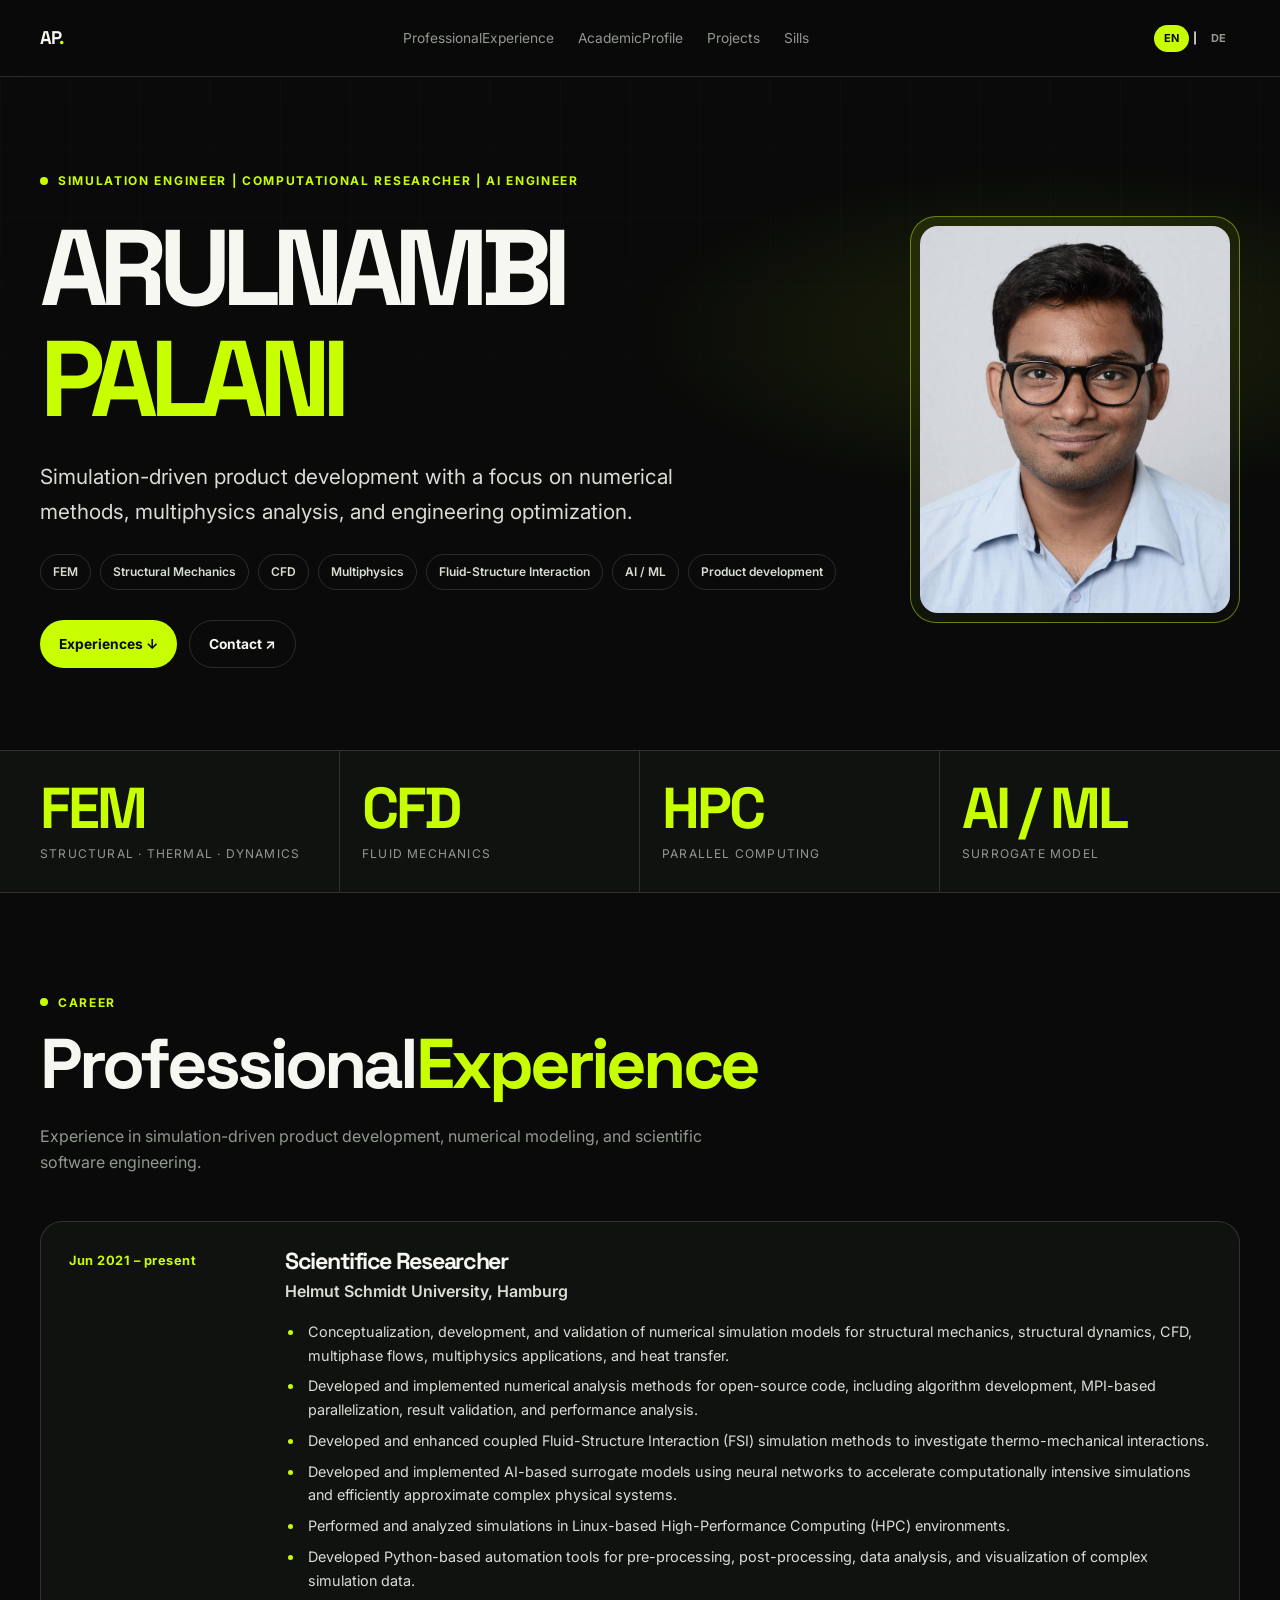
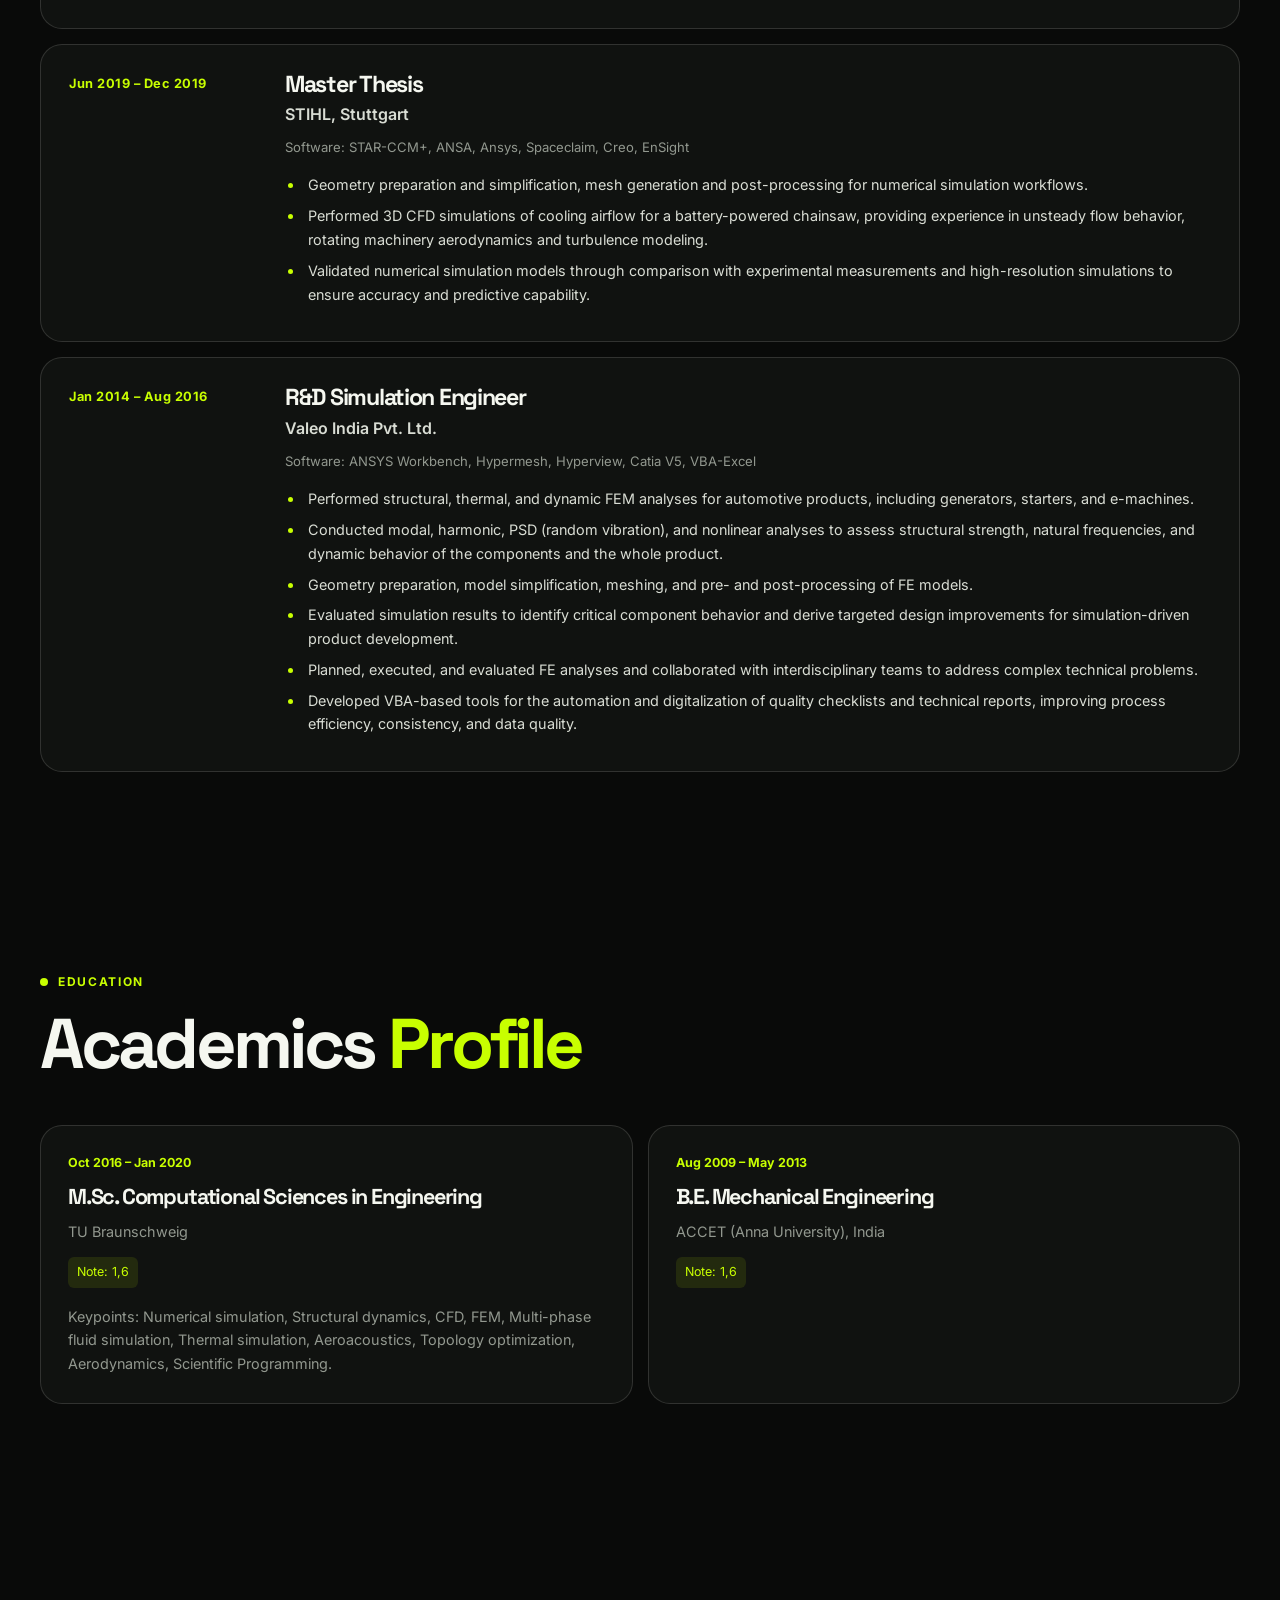
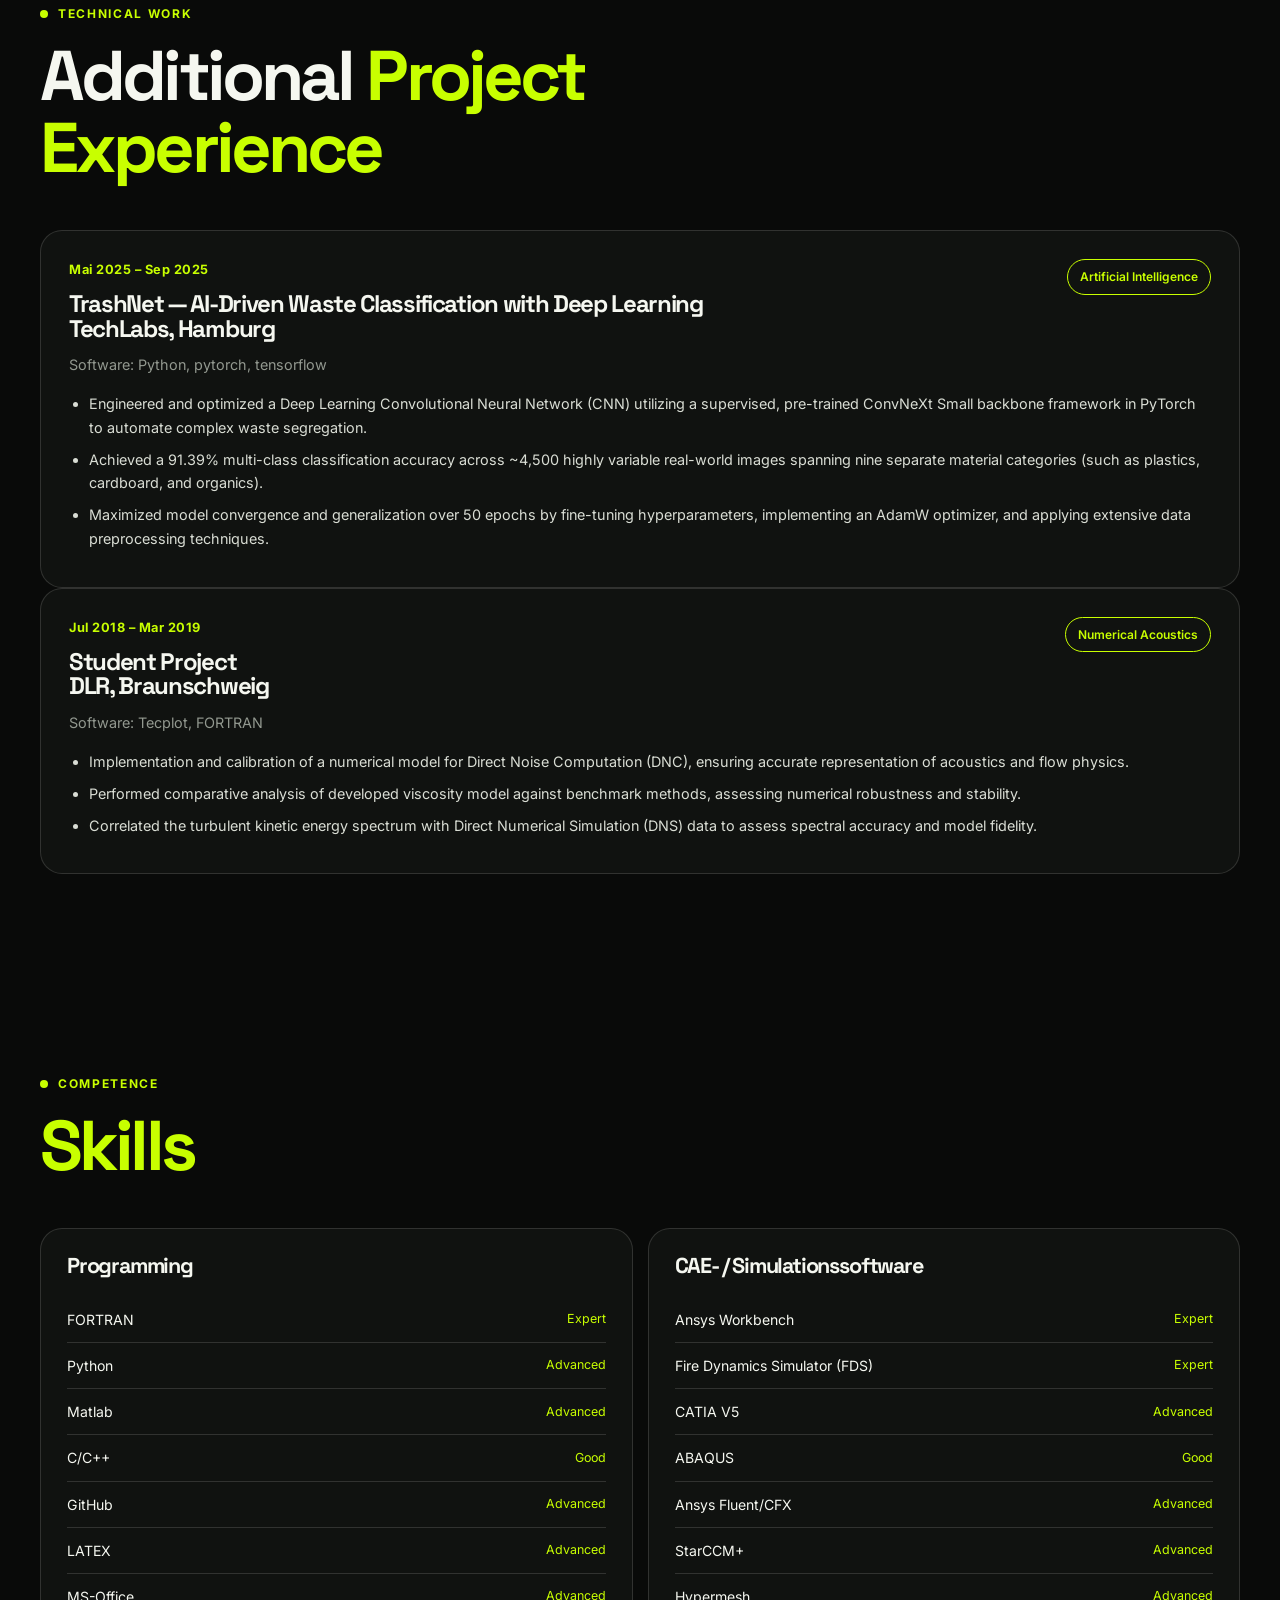
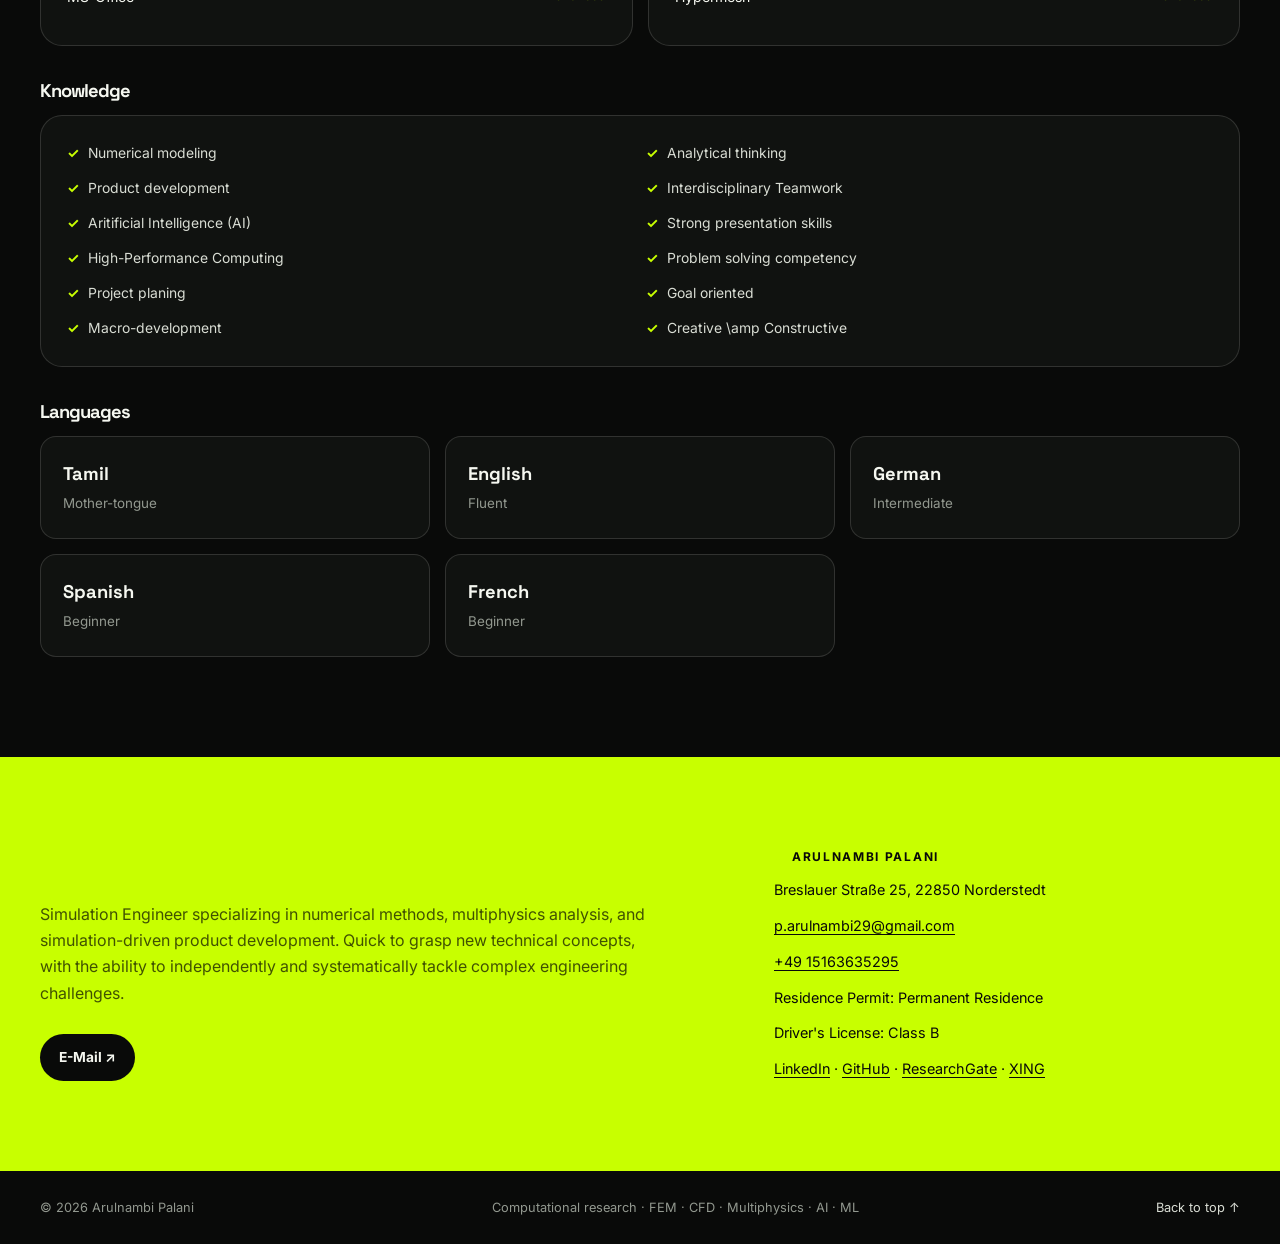
==== commit 58fce8e9: "Update en.html" ====
--- a/en.html
+++ b/en.html
@@ -35,21 +35,22 @@
 </style> -->
 </head>
 <body>
-<header class="nav"><div class="container nav-inner"><a class="logo" href="#top">AP<span>.</span></a><nav class="nav-links"><a href="#berufserfahrung">Berufserfahrung</a><a href="#akademische-laufbahn">Akademische Laufbahn</a><a href="#projekte">Projekte</a><a href="#faehigkeiten">Fähigkeiten</a></nav><div class="language-toggle" aria-label="Sprache"><a href="en.html" lang="en" class="active" aria-current="page">EN</a><span>|</span><a href="index.html" lang="de">DE</a></div></div></header>
+<header class="nav"><div class="container nav-inner"><a class="logo" href="#top">AP<span>.</span></a><nav class="nav-links"><a href="#berufserfahrung">ProfessionalExperience</a><a href="#akademische-laufbahn">AcademicProfile</a><a href="#projekte">Projects</a><a href="#faehigkeiten">Sills</a></nav><div class="language-toggle" aria-label="Sprache"><a href="en.html" lang="en" class="active" aria-current="page">EN</a><span>|</span><a href="index.html" lang="de">DE</a></div></div></header>
 <main id="top">
-<section class="hero"><div class="container hero-grid"><div><div class="eyebrow">Simulation Engineer</div><h1>ARULNAMBI<br><span class="lime">PALANI</span></h1><p class="hero-subtitle">Simulation-driven product development with a focus on numerical methods, multiphysics analysis, and engineering optimization.</p><div class="hero-tags"><span class="tag">FEM</span><span class="tag">Structural Mechanics</span><span class="tag">CFD</span><span class="tag">Multiphysics</span><span class="tag">Fluid-Structure Interaction</span><span class="tag">AI / ML</span><span class="tag">Product development</span></div><div class="hero-actions"><a class="button button-primary" href="#berufserfahrung">Experiences ↓</a><a class="button button-secondary" href="mailto:p.arulnambi29@gmail.com">Contact↗</a></div></div><aside class="portrait-wrap"><div class="portrait-frame"><img class="portrait" src="arulnambi-palani.jpg" alt="Passbild von Arulnambi Palani"></div><!--<div class="portrait-label"><strong>Arulnambi Palani</strong> · Simulation Engineer | Computational Researcher</div>--></aside></div></section>
-<section class="stats"><div class="container stats-grid"><div class="stat"><div class="big-number">FEM</div><div class="stat-label">Structure · Thermal · Dynamics</div></div><div class="stat"><div class="big-number">CFD</div><div class="stat-label">Fluid Mechanics</div></div><div class="stat"><div class="big-number">HPC</div><div class="stat-label">Parallel Computing</div></div><div class="stat"><div class="big-number">AI / ML</div><div class="stat-label">Surrogate model</div></div></div></section>
-<section class="section" id="berufserfahrung"><div class="container"><div class="section-head"><div class="eyebrow">Career</div><h2>Professional<span>Experience</span></h2><p>Berufliche Stationen in der simulationsgestützten Produktentwicklung, numerischen Modellierung und wissenschaftlichen Softwareentwicklung.</p></div><div class="timeline">
+<section class="hero"><div class="container hero-grid"><div><div class="eyebrow">Simulation Engineer | Computational Researcher | AI Engineer </div><h1>ARULNAMBI<br><span class="lime">PALANI</span></h1><p class="hero-subtitle">Simulation-driven product development with a focus on numerical methods, multiphysics analysis, and engineering optimization.</p><div class="hero-tags"><span class="tag">FEM</span><span class="tag">Structural Mechanics</span><span class="tag">CFD</span><span class="tag">Multiphysics</span><span class="tag">Fluid-Structure Interaction</span><span class="tag">AI / ML</span><span class="tag">Product development</span></div><div class="hero-actions"><a class="button button-primary" href="#berufserfahrung">Experiences ↓</a><a class="button button-secondary" href="mailto:p.arulnambi29@gmail.com">Contact ↗</a></div></div><aside class="portrait-wrap"><div class="portrait-frame"><img class="portrait" src="arulnambi-palani.jpg" alt="Passbild von Arulnambi Palani"></div><!--<div class="portrait-label"><strong>Arulnambi Palani</strong> · Simulation Engineer | Computational Researcher</div>--></aside></div></section>
+<section class="stats"><div class="container stats-grid"><div class="stat"><div class="big-number">FEM</div><div class="stat-label">Structural · Thermal · Dynamics</div></div><div class="stat"><div class="big-number">CFD</div><div class="stat-label">Fluid Mechanics</div></div><div class="stat"><div class="big-number">HPC</div><div class="stat-label">Parallel Computing</div></div><div class="stat"><div class="big-number">AI / ML</div><div class="stat-label">Surrogate model</div></div></div></section>
+<section class="section" id="berufserfahrung"><div class="container"><div class="section-head"><div class="eyebrow">Career</div><h2>Professional<span>Experience</span></h2><p>Experience in simulation-driven product development, numerical modeling, and scientific software engineering.</p></div><div class="timeline">
 <article class="timeline-item"><div class="timeline-date">Jun 2021 – present</div><div><h3>Scientifice Researcher</h3><div class="org">Helmut Schmidt University, Hamburg</div><ul><li>Conceptualization, development, and validation of numerical simulation models for structural mechanics, structural dynamics, CFD, multiphase flows, multiphysics applications, and heat transfer.</li><li>Developed and implemented numerical analysis methods for open-source code, including algorithm development, MPI-based parallelization, result validation, and performance analysis.</li><li>Developed and enhanced coupled Fluid-Structure Interaction (FSI) simulation methods to investigate thermo-mechanical interactions.</li><li>Developed and implemented AI-based surrogate models using neural networks to accelerate computationally intensive simulations and efficiently approximate complex physical systems.</li><li>Performed and analyzed simulations in Linux-based High-Performance Computing (HPC) environments.</li><li>Developed Python-based automation tools for pre-processing, post-processing, data analysis, and visualization of complex simulation data.</li></ul></div></article>
 <article class="timeline-item"><div class="timeline-date">Jun 2019 – Dec 2019</div><div><h3>Master Thesis</h3><div class="org">STIHL, Stuttgart</div><div class="software">Software: STAR-CCM+, ANSA, Ansys, Spaceclaim, Creo, EnSight</div><ul><li>Geometry preparation and simplification, mesh generation and post-processing for numerical simulation workflows.</li><li>Performed 3D CFD simulations of cooling airflow for a battery-powered chainsaw, providing experience in unsteady flow behavior, rotating machinery aerodynamics and turbulence modeling.</li><li>Validated numerical simulation models through comparison with experimental measurements and high-resolution simulations to ensure accuracy and predictive capability.</li></ul></div></article>
 <article class="timeline-item"><div class="timeline-date">Jan 2014 – Aug 2016</div><div><h3>R&amp;D Simulation Engineer</h3><div class="org">Valeo India Pvt. Ltd.</div><div class="software">Software: ANSYS Workbench, Hypermesh, Hyperview, Catia V5, VBA-Excel</div><ul><li>Performed structural, thermal, and dynamic FEM analyses for automotive products, including generators, starters, and e-machines.</li><li>Conducted modal, harmonic, PSD (random vibration), and nonlinear analyses to assess structural strength, natural frequencies, and dynamic behavior of the components and the whole product.</li><li>Geometry preparation, model simplification, meshing, and pre- and post-processing of FE models.</li><li>Evaluated simulation results to identify critical component behavior and derive targeted design improvements for simulation-driven product development.</li><li>Planned, executed, and evaluated FE analyses and collaborated with interdisciplinary teams to address complex technical problems.</li><li>Developed VBA-based tools for the automation and digitalization of quality checklists and technical reports, improving process efficiency, consistency, and data quality.</li></ul></div></article>
 </div></div></section>
 <section class="section" id="akademische-laufbahn"><div class="container"><div class="section-head"><div class="eyebrow">Education</div><h2>Academics <span>Profile</span></h2></div><div class="education-grid"><article class="education"><div class="date">Oct 2016 – Jan 2020</div><h3>M.Sc. Computational Sciences in Engineering</h3><p class="muted">TU Braunschweig</p><span class="grade">Note: 1,6</span><p class="muted" style="margin-top:17px">Keypoints: Numerical simulation, Structural dynamics, 
                     CFD, FEM, Multi-phase fluid simulation, Thermal simulation, Aeroacoustics, Topology optimization, Aerodynamics, Scientific Programming.</p></article><article class="education"><div class="date">Aug 2009 – May 2013</div><h3>B.E. Mechanical Engineering</h3><p class="muted">ACCET (Anna University), India</p><span class="grade">Note: 1,6</span></article></div></div></section>
-<section class="section" id="projekte"><div class="container"><div class="section-head"><div class="eyebrow">Technical Work</div><h2>Additional <span> Project Experience</span></h2></div><article class="project-card"><div class="project-top"><div><div class="date">Jul 2018 – Mar 2019</div><h3>Student Project<br>DLR, Braunschweig</h3><p class="muted">Software: Tecplot, FORTRAN</p></div><span class="tag hot">Numerical Acoustics</span></div><ul><li>Implementation and calibration of a numerical model for Direct Noise Computation (DNC), ensuring accurate representation of acoustics and flow physics.</li><li>Performed comparative analysis of developed viscosity model against benchmark methods, assessing numerical robustness and stability.</li><li>Correlated the turbulent kinetic energy spectrum with Direct Numerical Simulation (DNS) data to assess spectral accuracy and model fidelity.</li></ul></article></div></section>
+<section class="section" id="projekte"><div class="container"><div class="section-head"><div class="eyebrow">Technical Work</div><h2>Additional <span> Project Experience</span></h2></div><article class="project-card"><div class="project-top"><div><div class="date">Mai 2025 – Sep 2025</div><h3>TrashNet — AI-Driven Waste Classification with Deep Learning<br>TechLabs, Hamburg</h3><p class="muted">Software: Python, pytorch, tensorflow</p></div><span class="tag hot">Artificial Intelligence</span></div><ul><li>Engineered and optimized a Deep Learning Convolutional Neural Network (CNN) utilizing a supervised, pre-trained ConvNeXt Small backbone framework in PyTorch to automate complex waste segregation.</li><li>Achieved a 91.39% multi-class classification accuracy across ~4,500 highly variable real-world images spanning nine separate material categories (such as plastics, cardboard, and organics).</li><li>Maximized model convergence and generalization over 50 epochs by fine-tuning hyperparameters, implementing an AdamW optimizer, and applying extensive data preprocessing techniques.</li></ul></article>
+  <article class="project-card"><div class="project-top"><div><div class="date">Jul 2018 – Mar 2019</div><h3>Student Project<br>DLR, Braunschweig</h3><p class="muted">Software: Tecplot, FORTRAN</p></div><span class="tag hot">Numerical Acoustics</span></div><ul><li>Implementation and calibration of a numerical model for Direct Noise Computation (DNC), ensuring accurate representation of acoustics and flow physics.</li><li>Performed comparative analysis of developed viscosity model against benchmark methods, assessing numerical robustness and stability.</li><li>Correlated the turbulent kinetic energy spectrum with Direct Numerical Simulation (DNS) data to assess spectral accuracy and model fidelity.</li></ul></article></div></section>
 <section class="section" id="faehigkeiten"><div class="container"><div class="section-head"><div class="eyebrow">Competence</div><h2><span>Skills</span></h2></div><div class="skill-columns"><div class="skill-panel"><h3>Programming</h3><div class="skill-row"><span>FORTRAN</span><span class="level">Expert</span></div><div class="skill-row"><span>Python</span><span class="level">Advanced</span></div><div class="skill-row"><span>Matlab</span><span class="level">Advanced</span></div><div class="skill-row"><span>C/C++</span><span class="level">Good</span></div><div class="skill-row"><span>GitHub</span><span class="level">Advanced</span></div><div class="skill-row"><span>LATEX</span><span class="level">Advanced</span></div><div class="skill-row"><span>MS-Office</span><span class="level">Advanced</span></div></div><div class="skill-panel"><h3>CAE- / Simulationssoftware</h3><div class="skill-row"><span>Ansys Workbench</span><span class="level">Expert</span></div><div class="skill-row"><span>Fire Dynamics Simulator (FDS)</span><span class="level">Expert</span></div><div class="skill-row"><span>CATIA V5</span><span class="level">Advanced</span></div><div class="skill-row"><span>ABAQUS</span><span class="level">Good</span></div><div class="skill-row"><span>Ansys Fluent/CFX</span><span class="level">Advanced</span></div><div class="skill-row"><span>StarCCM+</span><span class="level">Advanced</span></div><div class="skill-row"><span>Hypermesh</span><span class="level">Advanced</span></div></div></div>
 <h3 class="subhead">Knowledge</h3><div class="skill-panel"><ul class="check-list"><li>Numerical modeling</li><li>Analytical thinking</li><li>Product development</li><li>Interdisciplinary Teamwork</li><li>Aritificial Intelligence (AI)</li><li>Strong presentation skills</li><li>High-Performance Computing</li><li>Problem solving competency</li><li>Project planing</li><li>Goal oriented</li><li>Macro-development</li><li>Creative \amp Constructive</li></ul></div>
 <h3 class="subhead">Languages</h3><div class="language-grid"><div class="language"><strong>Tamil</strong><span>Mother-tongue</span></div><div class="language"><strong>English</strong><span>Fluent</span></div><div class="language"><strong>German</strong><span>Intermediate</span></div><div class="language"><strong>Spanish</strong><span>Beginner</span></div><div class="language"><strong>French</strong><span>Beginner</span></div></div></div></section>
 <section class="contact" id="kontakt"><div class="container contact-grid"><div><!--<div class="eyebrow" style="color:#090a09">Kontakt</div><h2>Physikalisches Verständnis<br>Numerische Simulation<br>Produktentwicklung</h2>--><p>Simulation Engineer specializing in numerical methods, multiphysics analysis, and simulation-driven product development. Quick to grasp new technical concepts, with the ability to independently and systematically tackle complex engineering challenges.</p><a class="button" href="mailto:p.arulnambi29@gmail.com">E-Mail ↗</a></div><div class="contact-details"><div><div class="eyebrow" style="color:#090a09">Arulnambi Palani</div></div><div>Breslauer Straße 25, 22850 Norderstedt</div><div><a href="mailto:p.arulnambi29@gmail.com">p.arulnambi29@gmail.com</a></div><div><a href="tel:+4915163635295">+49 15163635295</a></div><div>Residence Permit: Permanent Residence</div><div>Driver's License: Class B</div><div><a href="https://www.linkedin.com/in/arulnambi-palani/">LinkedIn</a> · <a href="https://github.com/arulnambi-palani">GitHub</a> · <a href="https://www.researchgate.net/profile/arulnambipalani">ResearchGate</a> · <a href="https://www.xing.com/profile/ARULNAMBI_PALANI/">XING</a> <!--<span style="font-size:.75rem">(Links bitte ergänzen)</span>--></div></div></div></section>
-</main><footer class="footer"><div class="container footer-inner"><span>© 2026 Arulnambi Palani</span><span>Berechnungsingenieur · FEM · CFD · Multiphysik · KI / ML</span><a class="text-link" href="#top">Zurück nach oben ↑</a></div></footer>
+</main><footer class="footer"><div class="container footer-inner"><span>© 2026 Arulnambi Palani</span><span>Computational research · FEM · CFD · Multiphysics · AI · ML</span><a class="text-link" href="#top">Back to top ↑</a></div></footer>
 </body></html>
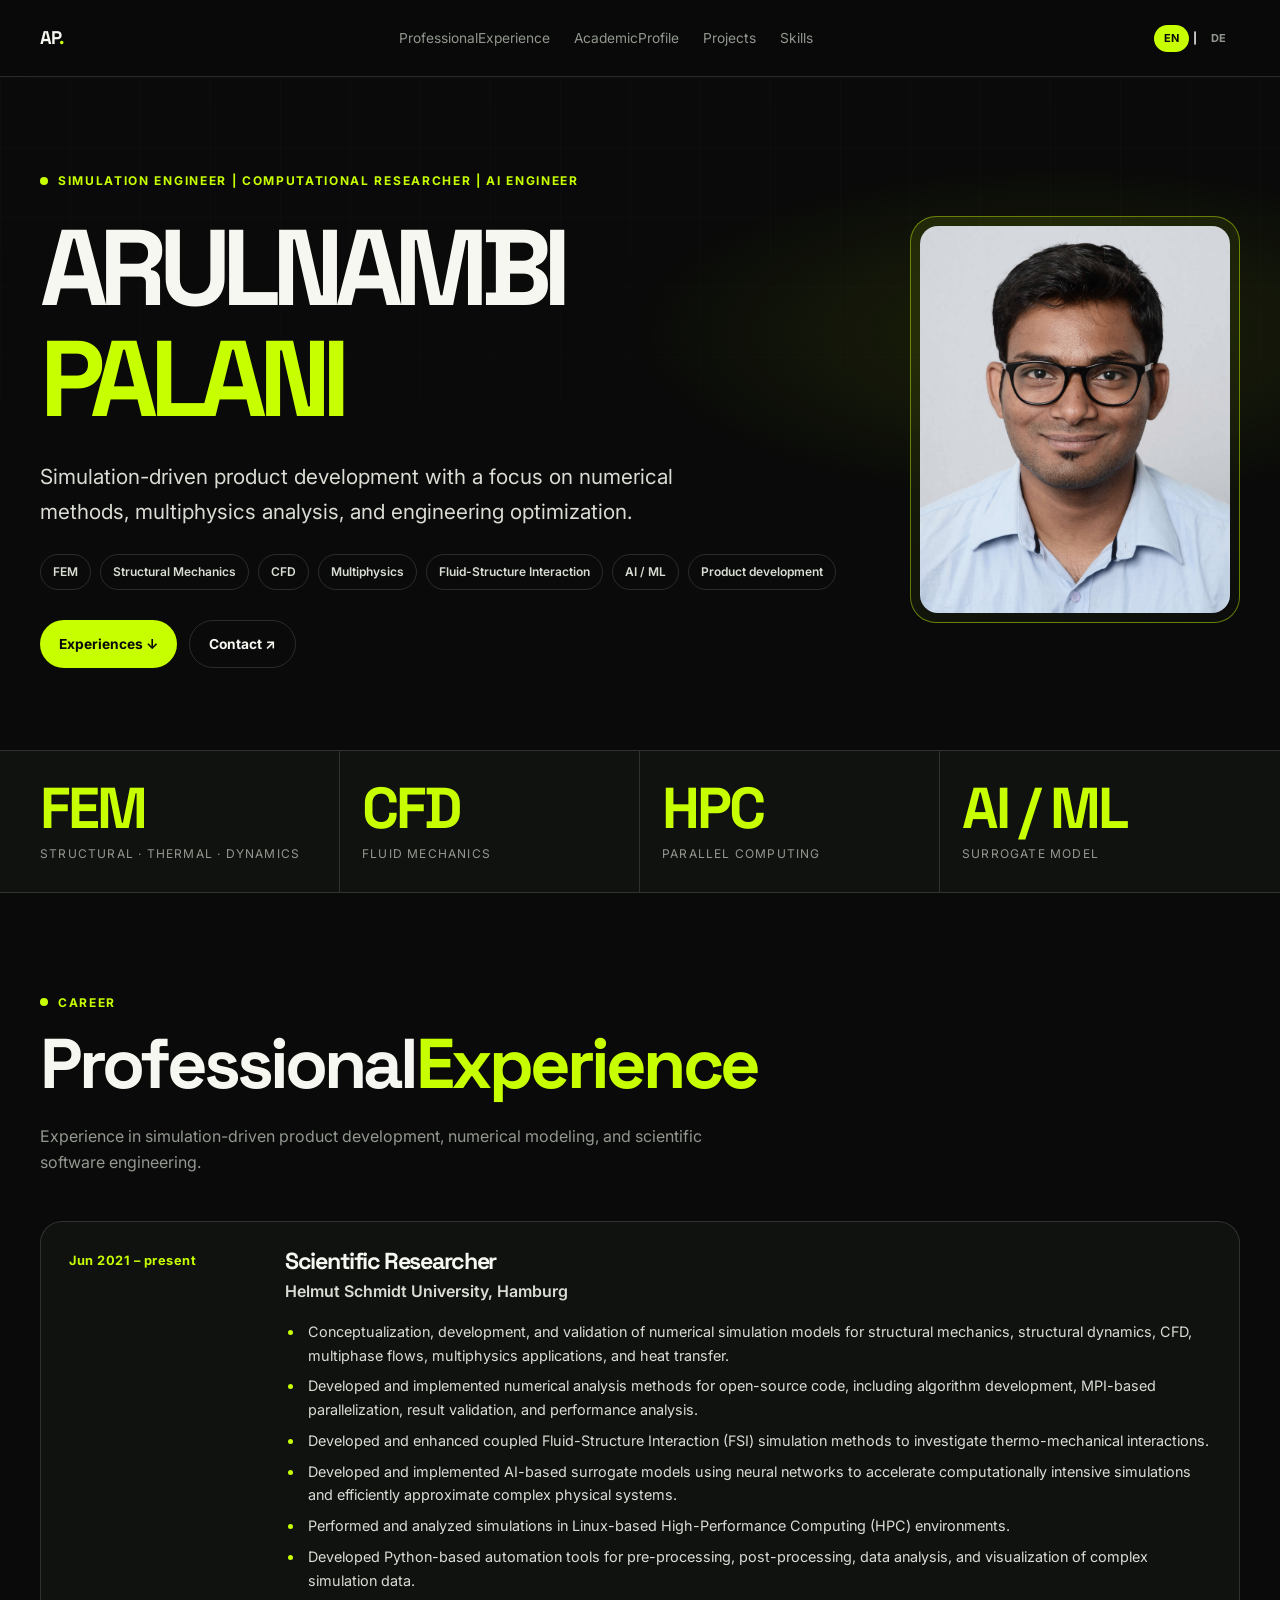
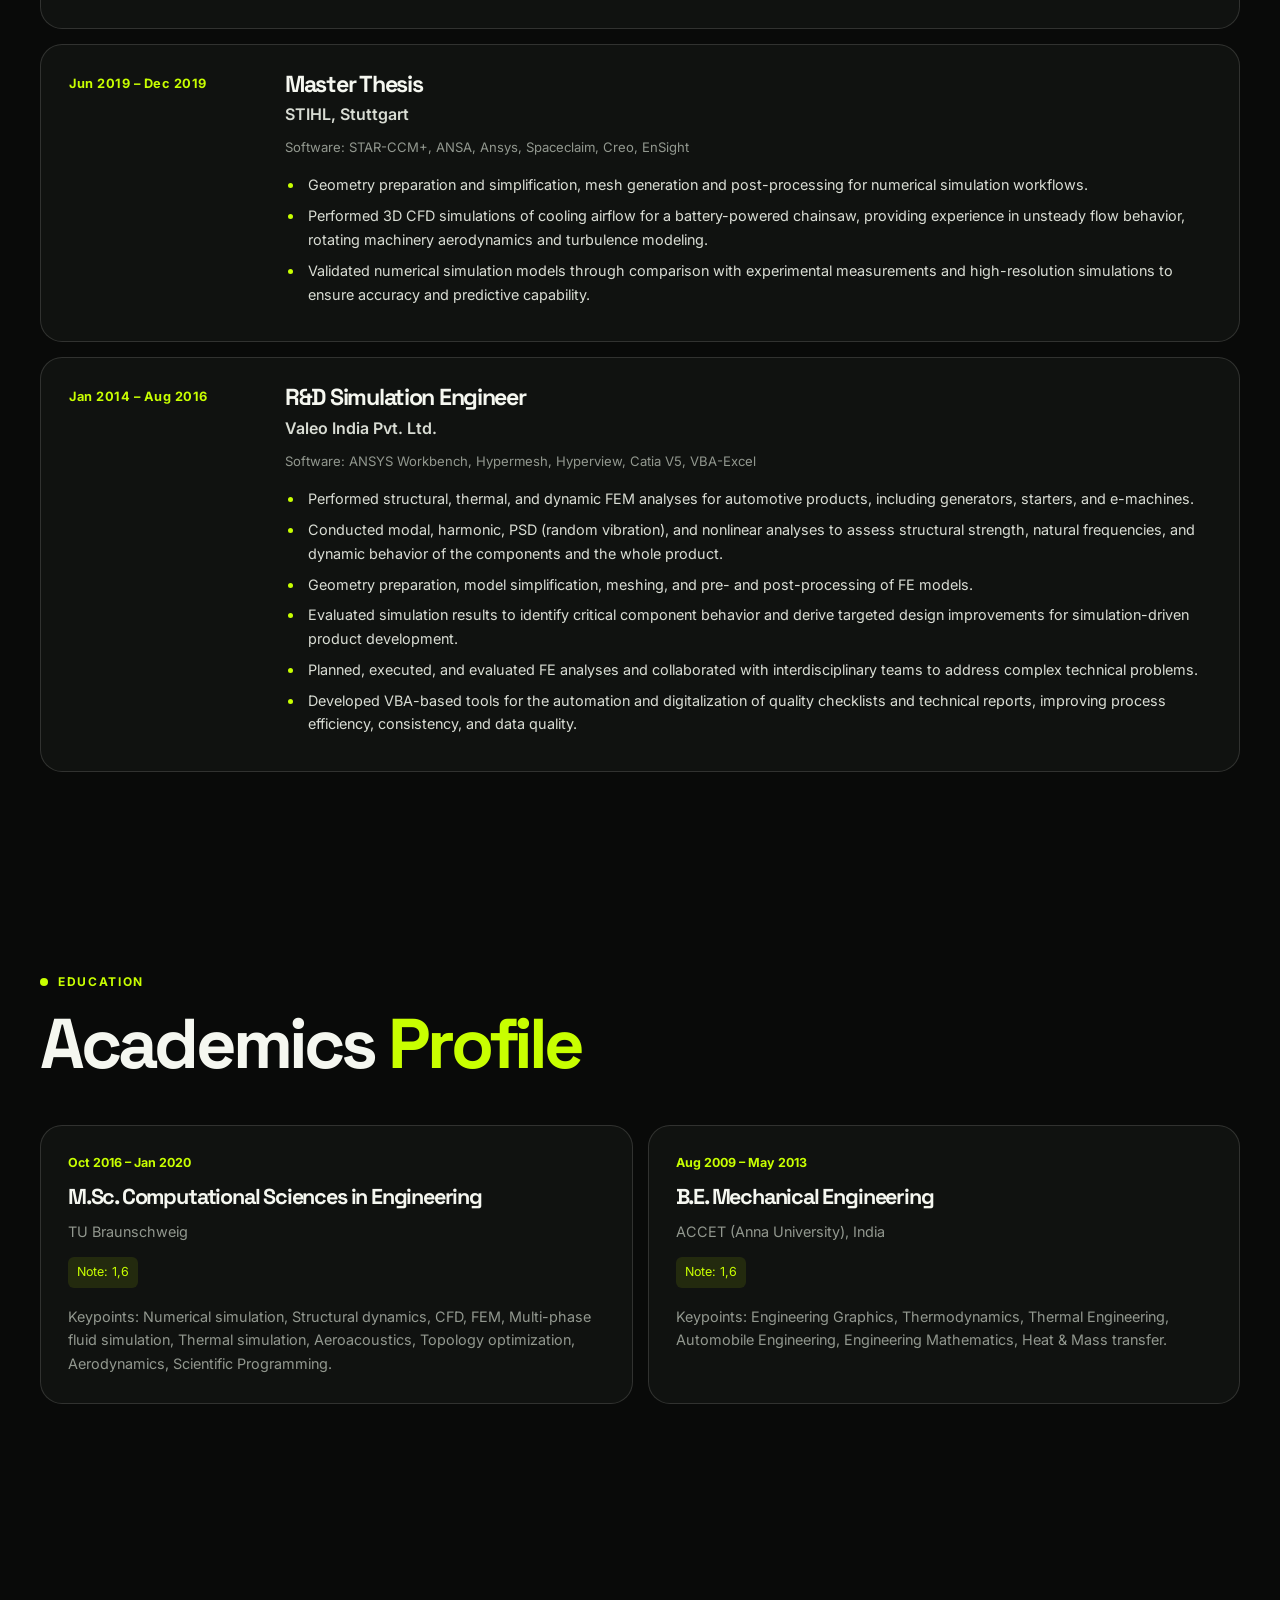
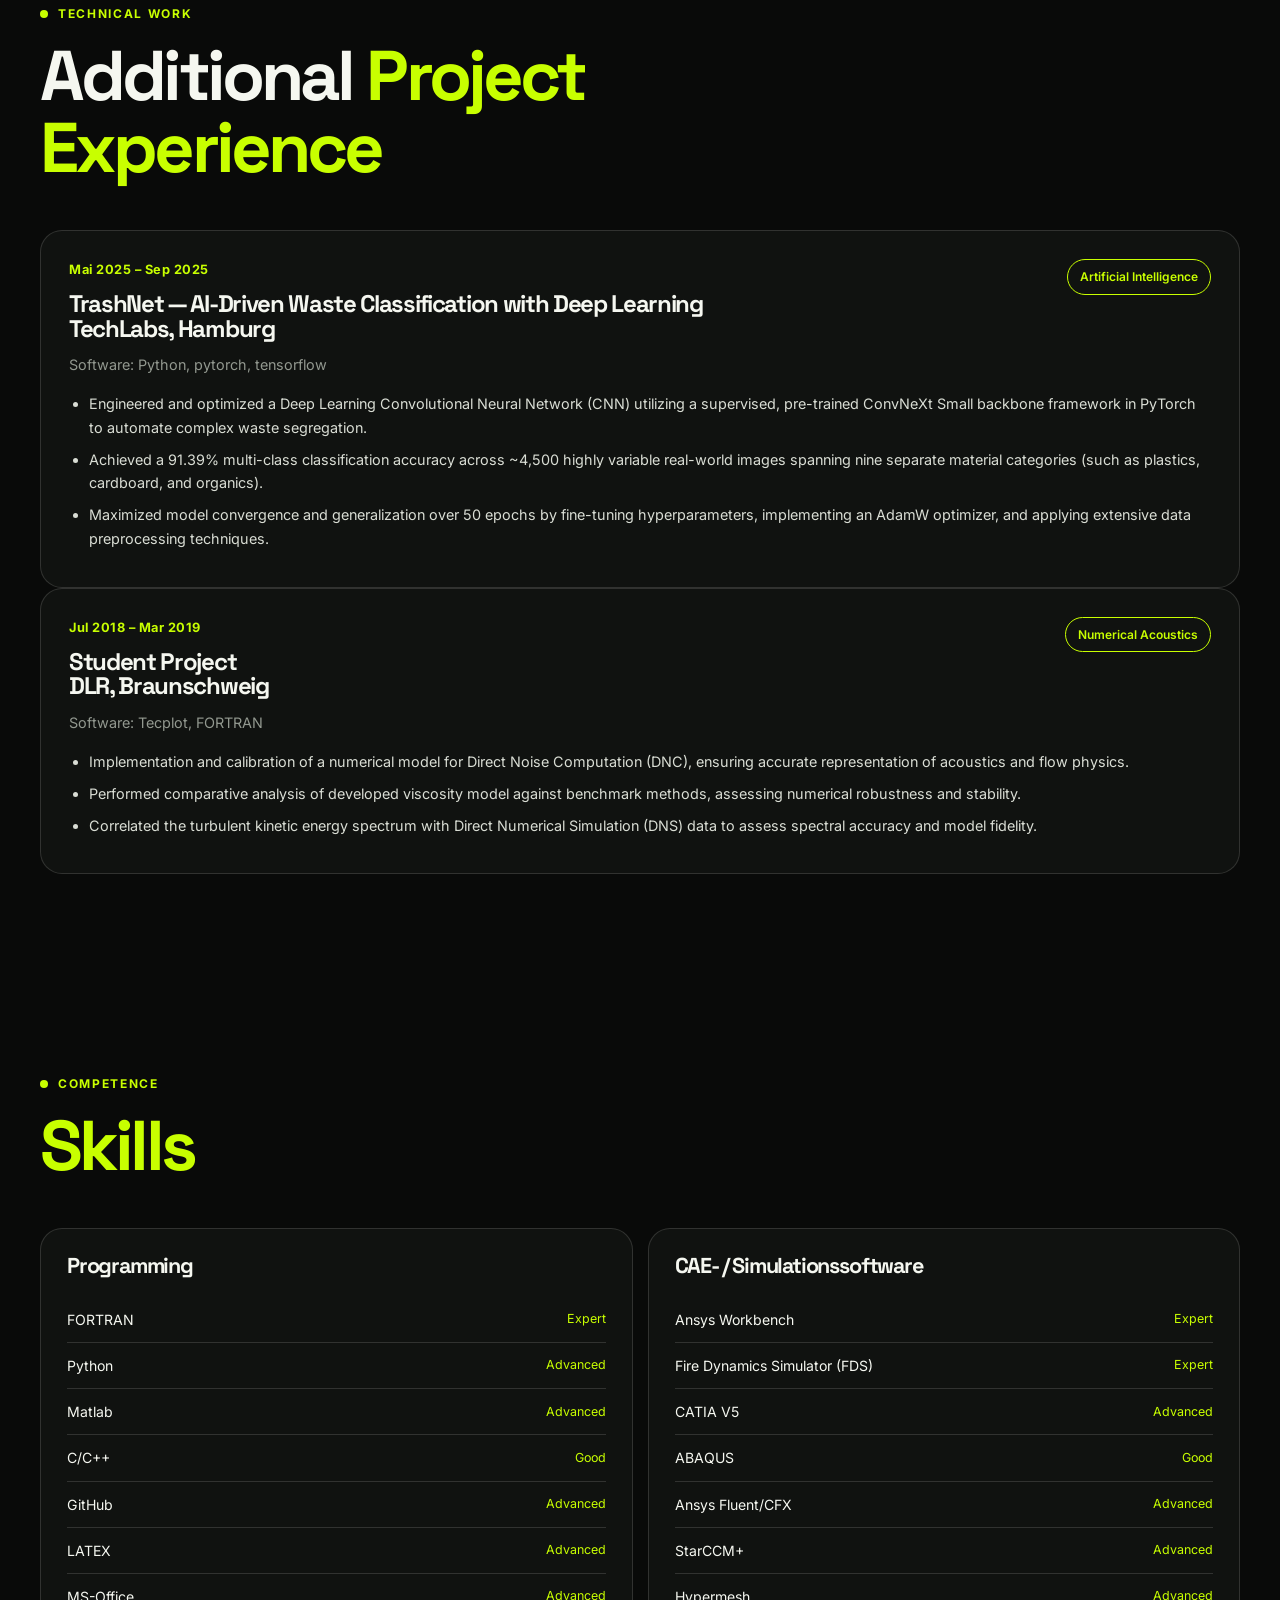
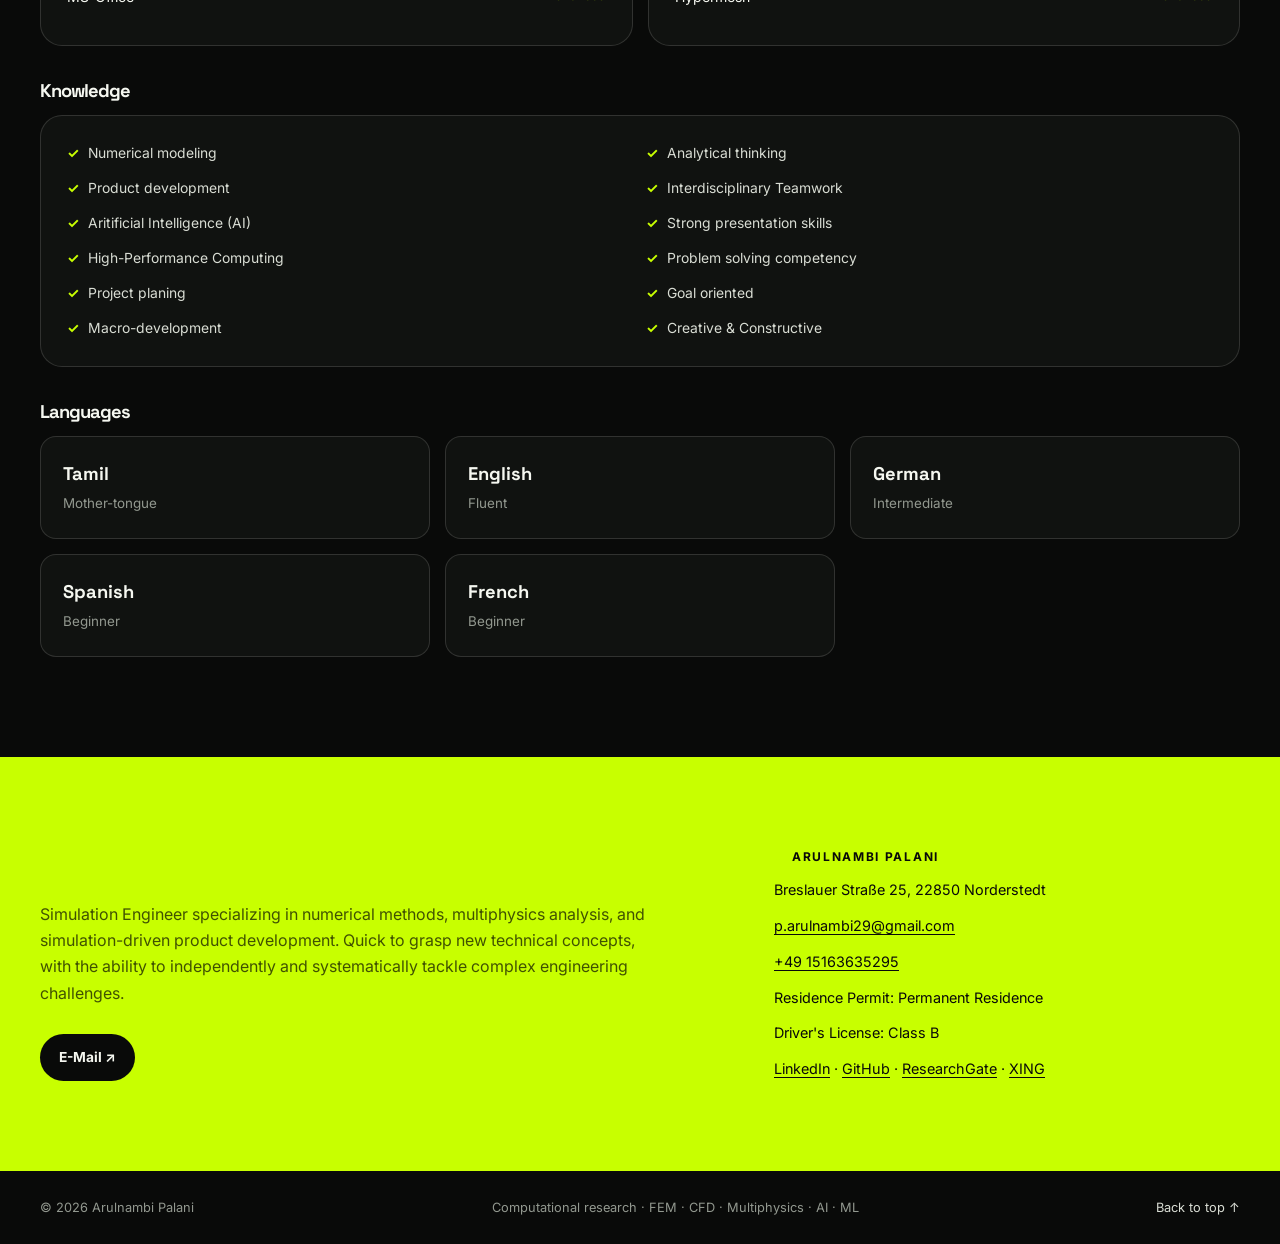
==== commit 467ada6d: "Update en.html" ====
--- a/en.html
+++ b/en.html
@@ -35,21 +35,21 @@
 </style> -->
 </head>
 <body>
-<header class="nav"><div class="container nav-inner"><a class="logo" href="#top">AP<span>.</span></a><nav class="nav-links"><a href="#berufserfahrung">ProfessionalExperience</a><a href="#akademische-laufbahn">AcademicProfile</a><a href="#projekte">Projects</a><a href="#faehigkeiten">Sills</a></nav><div class="language-toggle" aria-label="Sprache"><a href="en.html" lang="en" class="active" aria-current="page">EN</a><span>|</span><a href="index.html" lang="de">DE</a></div></div></header>
+<header class="nav"><div class="container nav-inner"><a class="logo" href="#top">AP<span>.</span></a><nav class="nav-links"><a href="#berufserfahrung">ProfessionalExperience</a><a href="#akademische-laufbahn">AcademicProfile</a><a href="#projekte">Projects</a><a href="#faehigkeiten">Skills</a></nav><div class="language-toggle" aria-label="Sprache"><a href="en.html" lang="en" class="active" aria-current="page">EN</a><span>|</span><a href="index.html" lang="de">DE</a></div></div></header>
 <main id="top">
 <section class="hero"><div class="container hero-grid"><div><div class="eyebrow">Simulation Engineer | Computational Researcher | AI Engineer </div><h1>ARULNAMBI<br><span class="lime">PALANI</span></h1><p class="hero-subtitle">Simulation-driven product development with a focus on numerical methods, multiphysics analysis, and engineering optimization.</p><div class="hero-tags"><span class="tag">FEM</span><span class="tag">Structural Mechanics</span><span class="tag">CFD</span><span class="tag">Multiphysics</span><span class="tag">Fluid-Structure Interaction</span><span class="tag">AI / ML</span><span class="tag">Product development</span></div><div class="hero-actions"><a class="button button-primary" href="#berufserfahrung">Experiences ↓</a><a class="button button-secondary" href="mailto:p.arulnambi29@gmail.com">Contact ↗</a></div></div><aside class="portrait-wrap"><div class="portrait-frame"><img class="portrait" src="arulnambi-palani.jpg" alt="Passbild von Arulnambi Palani"></div><!--<div class="portrait-label"><strong>Arulnambi Palani</strong> · Simulation Engineer | Computational Researcher</div>--></aside></div></section>
 <section class="stats"><div class="container stats-grid"><div class="stat"><div class="big-number">FEM</div><div class="stat-label">Structural · Thermal · Dynamics</div></div><div class="stat"><div class="big-number">CFD</div><div class="stat-label">Fluid Mechanics</div></div><div class="stat"><div class="big-number">HPC</div><div class="stat-label">Parallel Computing</div></div><div class="stat"><div class="big-number">AI / ML</div><div class="stat-label">Surrogate model</div></div></div></section>
 <section class="section" id="berufserfahrung"><div class="container"><div class="section-head"><div class="eyebrow">Career</div><h2>Professional<span>Experience</span></h2><p>Experience in simulation-driven product development, numerical modeling, and scientific software engineering.</p></div><div class="timeline">
-<article class="timeline-item"><div class="timeline-date">Jun 2021 – present</div><div><h3>Scientifice Researcher</h3><div class="org">Helmut Schmidt University, Hamburg</div><ul><li>Conceptualization, development, and validation of numerical simulation models for structural mechanics, structural dynamics, CFD, multiphase flows, multiphysics applications, and heat transfer.</li><li>Developed and implemented numerical analysis methods for open-source code, including algorithm development, MPI-based parallelization, result validation, and performance analysis.</li><li>Developed and enhanced coupled Fluid-Structure Interaction (FSI) simulation methods to investigate thermo-mechanical interactions.</li><li>Developed and implemented AI-based surrogate models using neural networks to accelerate computationally intensive simulations and efficiently approximate complex physical systems.</li><li>Performed and analyzed simulations in Linux-based High-Performance Computing (HPC) environments.</li><li>Developed Python-based automation tools for pre-processing, post-processing, data analysis, and visualization of complex simulation data.</li></ul></div></article>
+<article class="timeline-item"><div class="timeline-date">Jun 2021 – present</div><div><h3>Scientific Researcher</h3><div class="org">Helmut Schmidt University, Hamburg</div><ul><li>Conceptualization, development, and validation of numerical simulation models for structural mechanics, structural dynamics, CFD, multiphase flows, multiphysics applications, and heat transfer.</li><li>Developed and implemented numerical analysis methods for open-source code, including algorithm development, MPI-based parallelization, result validation, and performance analysis.</li><li>Developed and enhanced coupled Fluid-Structure Interaction (FSI) simulation methods to investigate thermo-mechanical interactions.</li><li>Developed and implemented AI-based surrogate models using neural networks to accelerate computationally intensive simulations and efficiently approximate complex physical systems.</li><li>Performed and analyzed simulations in Linux-based High-Performance Computing (HPC) environments.</li><li>Developed Python-based automation tools for pre-processing, post-processing, data analysis, and visualization of complex simulation data.</li></ul></div></article>
 <article class="timeline-item"><div class="timeline-date">Jun 2019 – Dec 2019</div><div><h3>Master Thesis</h3><div class="org">STIHL, Stuttgart</div><div class="software">Software: STAR-CCM+, ANSA, Ansys, Spaceclaim, Creo, EnSight</div><ul><li>Geometry preparation and simplification, mesh generation and post-processing for numerical simulation workflows.</li><li>Performed 3D CFD simulations of cooling airflow for a battery-powered chainsaw, providing experience in unsteady flow behavior, rotating machinery aerodynamics and turbulence modeling.</li><li>Validated numerical simulation models through comparison with experimental measurements and high-resolution simulations to ensure accuracy and predictive capability.</li></ul></div></article>
 <article class="timeline-item"><div class="timeline-date">Jan 2014 – Aug 2016</div><div><h3>R&amp;D Simulation Engineer</h3><div class="org">Valeo India Pvt. Ltd.</div><div class="software">Software: ANSYS Workbench, Hypermesh, Hyperview, Catia V5, VBA-Excel</div><ul><li>Performed structural, thermal, and dynamic FEM analyses for automotive products, including generators, starters, and e-machines.</li><li>Conducted modal, harmonic, PSD (random vibration), and nonlinear analyses to assess structural strength, natural frequencies, and dynamic behavior of the components and the whole product.</li><li>Geometry preparation, model simplification, meshing, and pre- and post-processing of FE models.</li><li>Evaluated simulation results to identify critical component behavior and derive targeted design improvements for simulation-driven product development.</li><li>Planned, executed, and evaluated FE analyses and collaborated with interdisciplinary teams to address complex technical problems.</li><li>Developed VBA-based tools for the automation and digitalization of quality checklists and technical reports, improving process efficiency, consistency, and data quality.</li></ul></div></article>
 </div></div></section>
 <section class="section" id="akademische-laufbahn"><div class="container"><div class="section-head"><div class="eyebrow">Education</div><h2>Academics <span>Profile</span></h2></div><div class="education-grid"><article class="education"><div class="date">Oct 2016 – Jan 2020</div><h3>M.Sc. Computational Sciences in Engineering</h3><p class="muted">TU Braunschweig</p><span class="grade">Note: 1,6</span><p class="muted" style="margin-top:17px">Keypoints: Numerical simulation, Structural dynamics, 
-                    CFD, FEM, Multi-phase fluid simulation, Thermal simulation, Aeroacoustics, Topology optimization, Aerodynamics, Scientific Programming.</p></article><article class="education"><div class="date">Aug 2009 – May 2013</div><h3>B.E. Mechanical Engineering</h3><p class="muted">ACCET (Anna University), India</p><span class="grade">Note: 1,6</span></article></div></div></section>
+                    CFD, FEM, Multi-phase fluid simulation, Thermal simulation, Aeroacoustics, Topology optimization, Aerodynamics, Scientific Programming.</p></article><article class="education"><div class="date">Aug 2009 – May 2013</div><h3>B.E. Mechanical Engineering</h3><p class="muted">ACCET (Anna University), India</p><span class="grade">Note: 1,6</span><p class="muted" style="margin-top:17px">Keypoints: Engineering Graphics, Thermodynamics, Thermal Engineering, Automobile Engineering, Engineering Mathematics, Heat &amp; Mass transfer.</p></article></div></div></section>
 <section class="section" id="projekte"><div class="container"><div class="section-head"><div class="eyebrow">Technical Work</div><h2>Additional <span> Project Experience</span></h2></div><article class="project-card"><div class="project-top"><div><div class="date">Mai 2025 – Sep 2025</div><h3>TrashNet — AI-Driven Waste Classification with Deep Learning<br>TechLabs, Hamburg</h3><p class="muted">Software: Python, pytorch, tensorflow</p></div><span class="tag hot">Artificial Intelligence</span></div><ul><li>Engineered and optimized a Deep Learning Convolutional Neural Network (CNN) utilizing a supervised, pre-trained ConvNeXt Small backbone framework in PyTorch to automate complex waste segregation.</li><li>Achieved a 91.39% multi-class classification accuracy across ~4,500 highly variable real-world images spanning nine separate material categories (such as plastics, cardboard, and organics).</li><li>Maximized model convergence and generalization over 50 epochs by fine-tuning hyperparameters, implementing an AdamW optimizer, and applying extensive data preprocessing techniques.</li></ul></article>
   <article class="project-card"><div class="project-top"><div><div class="date">Jul 2018 – Mar 2019</div><h3>Student Project<br>DLR, Braunschweig</h3><p class="muted">Software: Tecplot, FORTRAN</p></div><span class="tag hot">Numerical Acoustics</span></div><ul><li>Implementation and calibration of a numerical model for Direct Noise Computation (DNC), ensuring accurate representation of acoustics and flow physics.</li><li>Performed comparative analysis of developed viscosity model against benchmark methods, assessing numerical robustness and stability.</li><li>Correlated the turbulent kinetic energy spectrum with Direct Numerical Simulation (DNS) data to assess spectral accuracy and model fidelity.</li></ul></article></div></section>
 <section class="section" id="faehigkeiten"><div class="container"><div class="section-head"><div class="eyebrow">Competence</div><h2><span>Skills</span></h2></div><div class="skill-columns"><div class="skill-panel"><h3>Programming</h3><div class="skill-row"><span>FORTRAN</span><span class="level">Expert</span></div><div class="skill-row"><span>Python</span><span class="level">Advanced</span></div><div class="skill-row"><span>Matlab</span><span class="level">Advanced</span></div><div class="skill-row"><span>C/C++</span><span class="level">Good</span></div><div class="skill-row"><span>GitHub</span><span class="level">Advanced</span></div><div class="skill-row"><span>LATEX</span><span class="level">Advanced</span></div><div class="skill-row"><span>MS-Office</span><span class="level">Advanced</span></div></div><div class="skill-panel"><h3>CAE- / Simulationssoftware</h3><div class="skill-row"><span>Ansys Workbench</span><span class="level">Expert</span></div><div class="skill-row"><span>Fire Dynamics Simulator (FDS)</span><span class="level">Expert</span></div><div class="skill-row"><span>CATIA V5</span><span class="level">Advanced</span></div><div class="skill-row"><span>ABAQUS</span><span class="level">Good</span></div><div class="skill-row"><span>Ansys Fluent/CFX</span><span class="level">Advanced</span></div><div class="skill-row"><span>StarCCM+</span><span class="level">Advanced</span></div><div class="skill-row"><span>Hypermesh</span><span class="level">Advanced</span></div></div></div>
-<h3 class="subhead">Knowledge</h3><div class="skill-panel"><ul class="check-list"><li>Numerical modeling</li><li>Analytical thinking</li><li>Product development</li><li>Interdisciplinary Teamwork</li><li>Aritificial Intelligence (AI)</li><li>Strong presentation skills</li><li>High-Performance Computing</li><li>Problem solving competency</li><li>Project planing</li><li>Goal oriented</li><li>Macro-development</li><li>Creative \amp Constructive</li></ul></div>
+<h3 class="subhead">Knowledge</h3><div class="skill-panel"><ul class="check-list"><li>Numerical modeling</li><li>Analytical thinking</li><li>Product development</li><li>Interdisciplinary Teamwork</li><li>Aritificial Intelligence (AI)</li><li>Strong presentation skills</li><li>High-Performance Computing</li><li>Problem solving competency</li><li>Project planing</li><li>Goal oriented</li><li>Macro-development</li><li>Creative &amp; Constructive</li></ul></div>
 <h3 class="subhead">Languages</h3><div class="language-grid"><div class="language"><strong>Tamil</strong><span>Mother-tongue</span></div><div class="language"><strong>English</strong><span>Fluent</span></div><div class="language"><strong>German</strong><span>Intermediate</span></div><div class="language"><strong>Spanish</strong><span>Beginner</span></div><div class="language"><strong>French</strong><span>Beginner</span></div></div></div></section>
 <section class="contact" id="kontakt"><div class="container contact-grid"><div><!--<div class="eyebrow" style="color:#090a09">Kontakt</div><h2>Physikalisches Verständnis<br>Numerische Simulation<br>Produktentwicklung</h2>--><p>Simulation Engineer specializing in numerical methods, multiphysics analysis, and simulation-driven product development. Quick to grasp new technical concepts, with the ability to independently and systematically tackle complex engineering challenges.</p><a class="button" href="mailto:p.arulnambi29@gmail.com">E-Mail ↗</a></div><div class="contact-details"><div><div class="eyebrow" style="color:#090a09">Arulnambi Palani</div></div><div>Breslauer Straße 25, 22850 Norderstedt</div><div><a href="mailto:p.arulnambi29@gmail.com">p.arulnambi29@gmail.com</a></div><div><a href="tel:+4915163635295">+49 15163635295</a></div><div>Residence Permit: Permanent Residence</div><div>Driver's License: Class B</div><div><a href="https://www.linkedin.com/in/arulnambi-palani/">LinkedIn</a> · <a href="https://github.com/arulnambi-palani">GitHub</a> · <a href="https://www.researchgate.net/profile/arulnambipalani">ResearchGate</a> · <a href="https://www.xing.com/profile/ARULNAMBI_PALANI/">XING</a> <!--<span style="font-size:.75rem">(Links bitte ergänzen)</span>--></div></div></div></section>
 </main><footer class="footer"><div class="container footer-inner"><span>© 2026 Arulnambi Palani</span><span>Computational research · FEM · CFD · Multiphysics · AI · ML</span><a class="text-link" href="#top">Back to top ↑</a></div></footer>
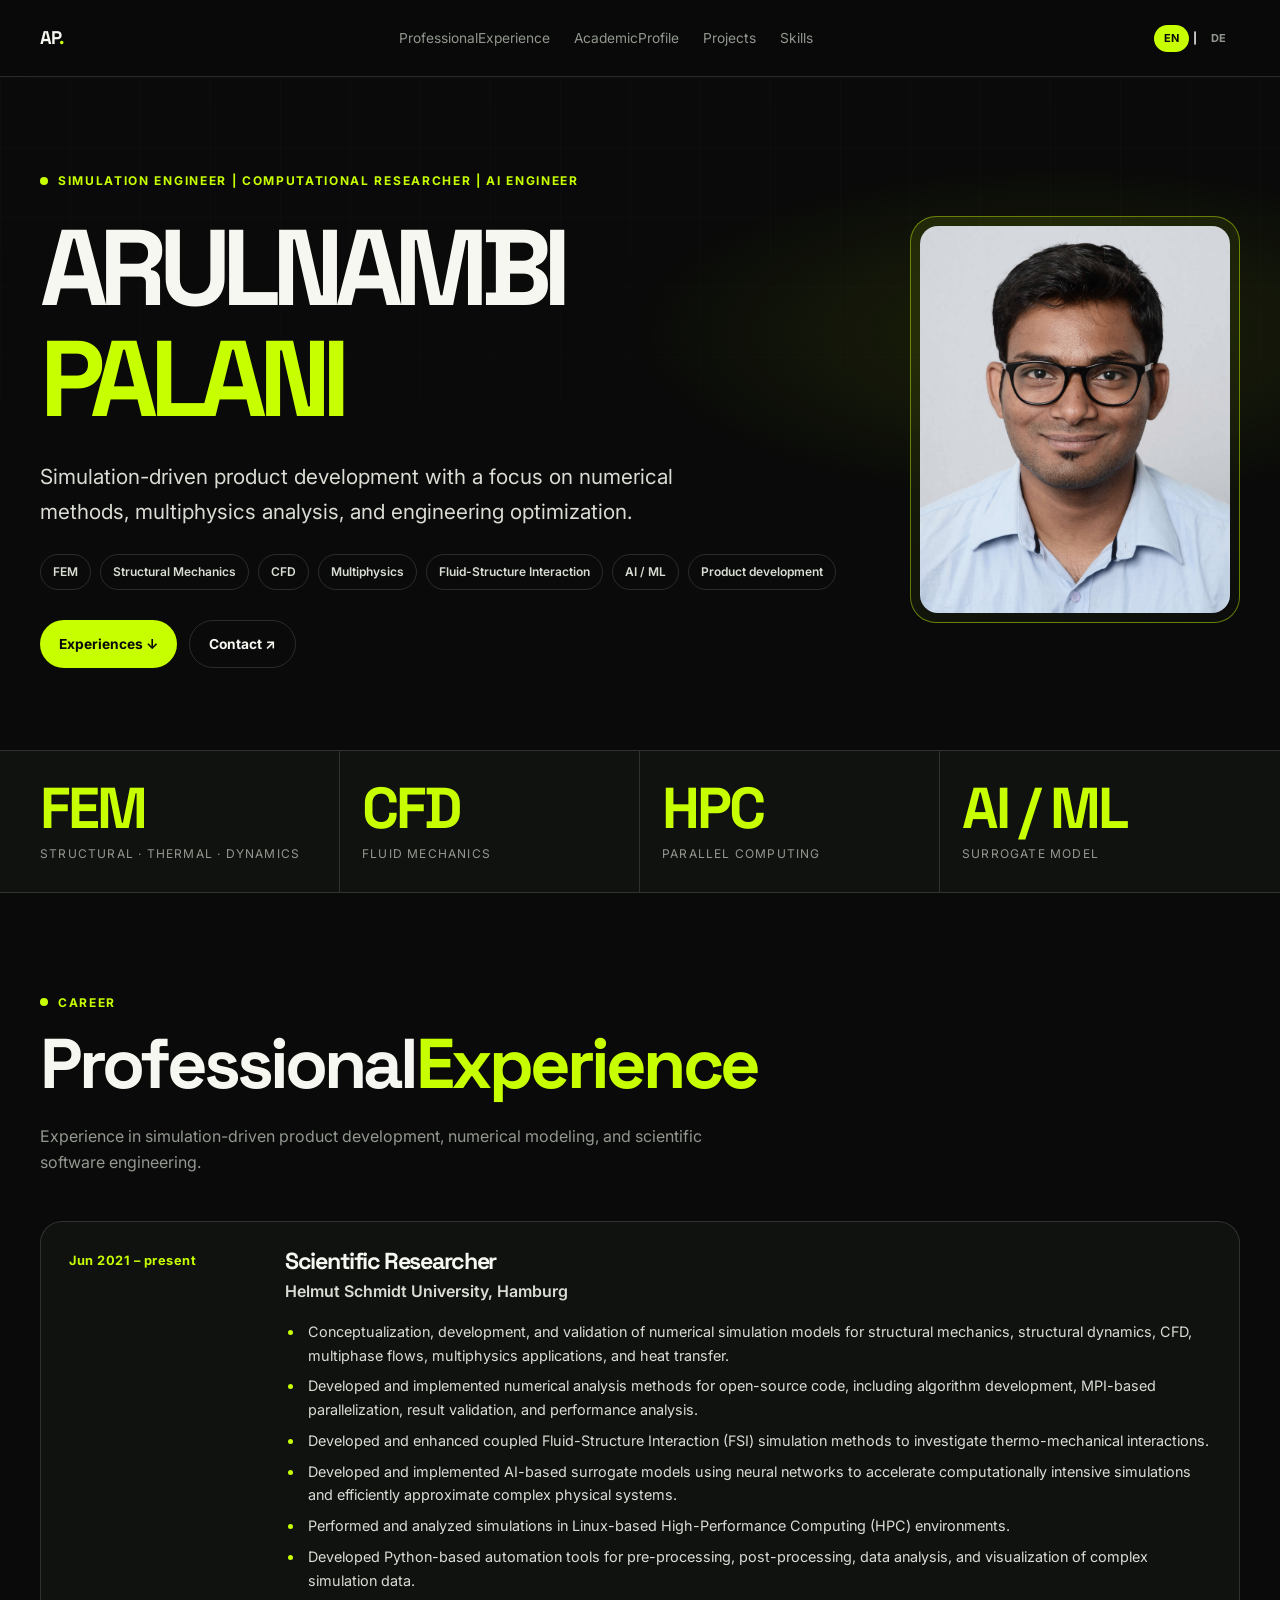
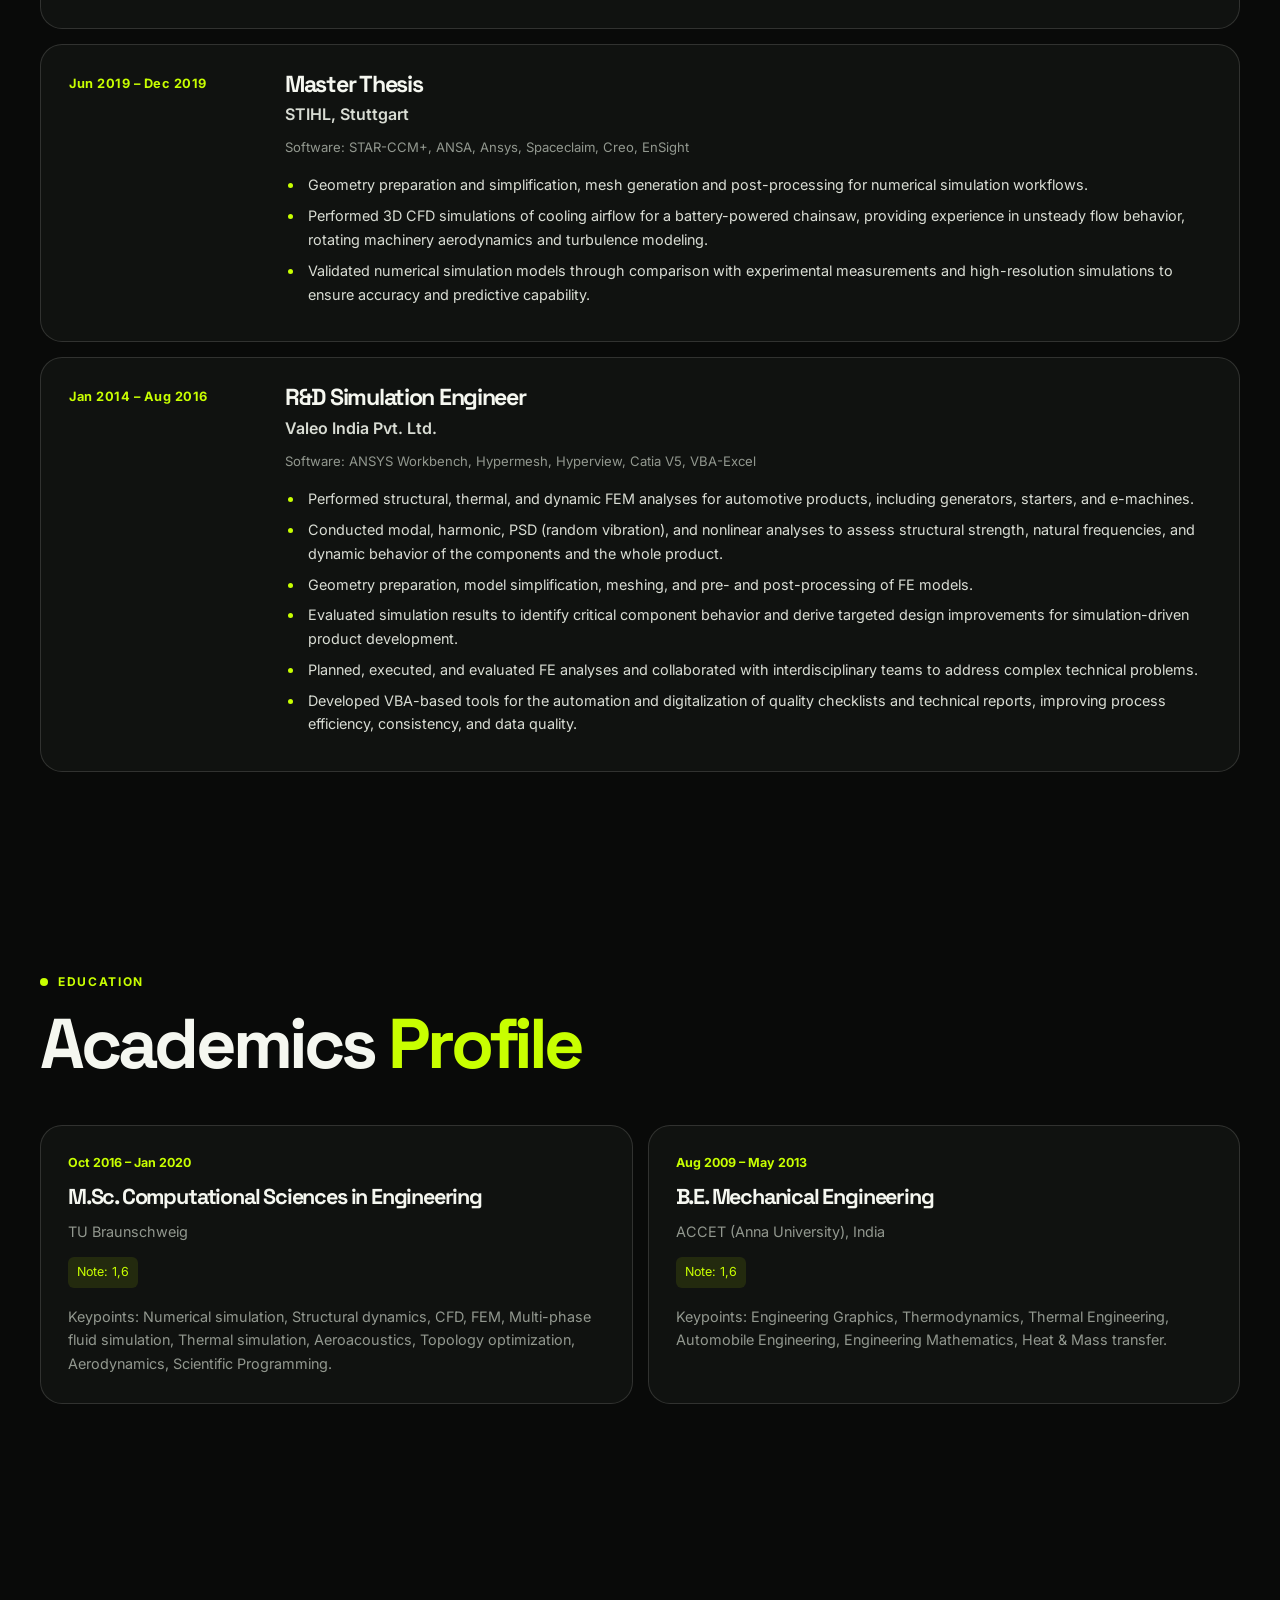
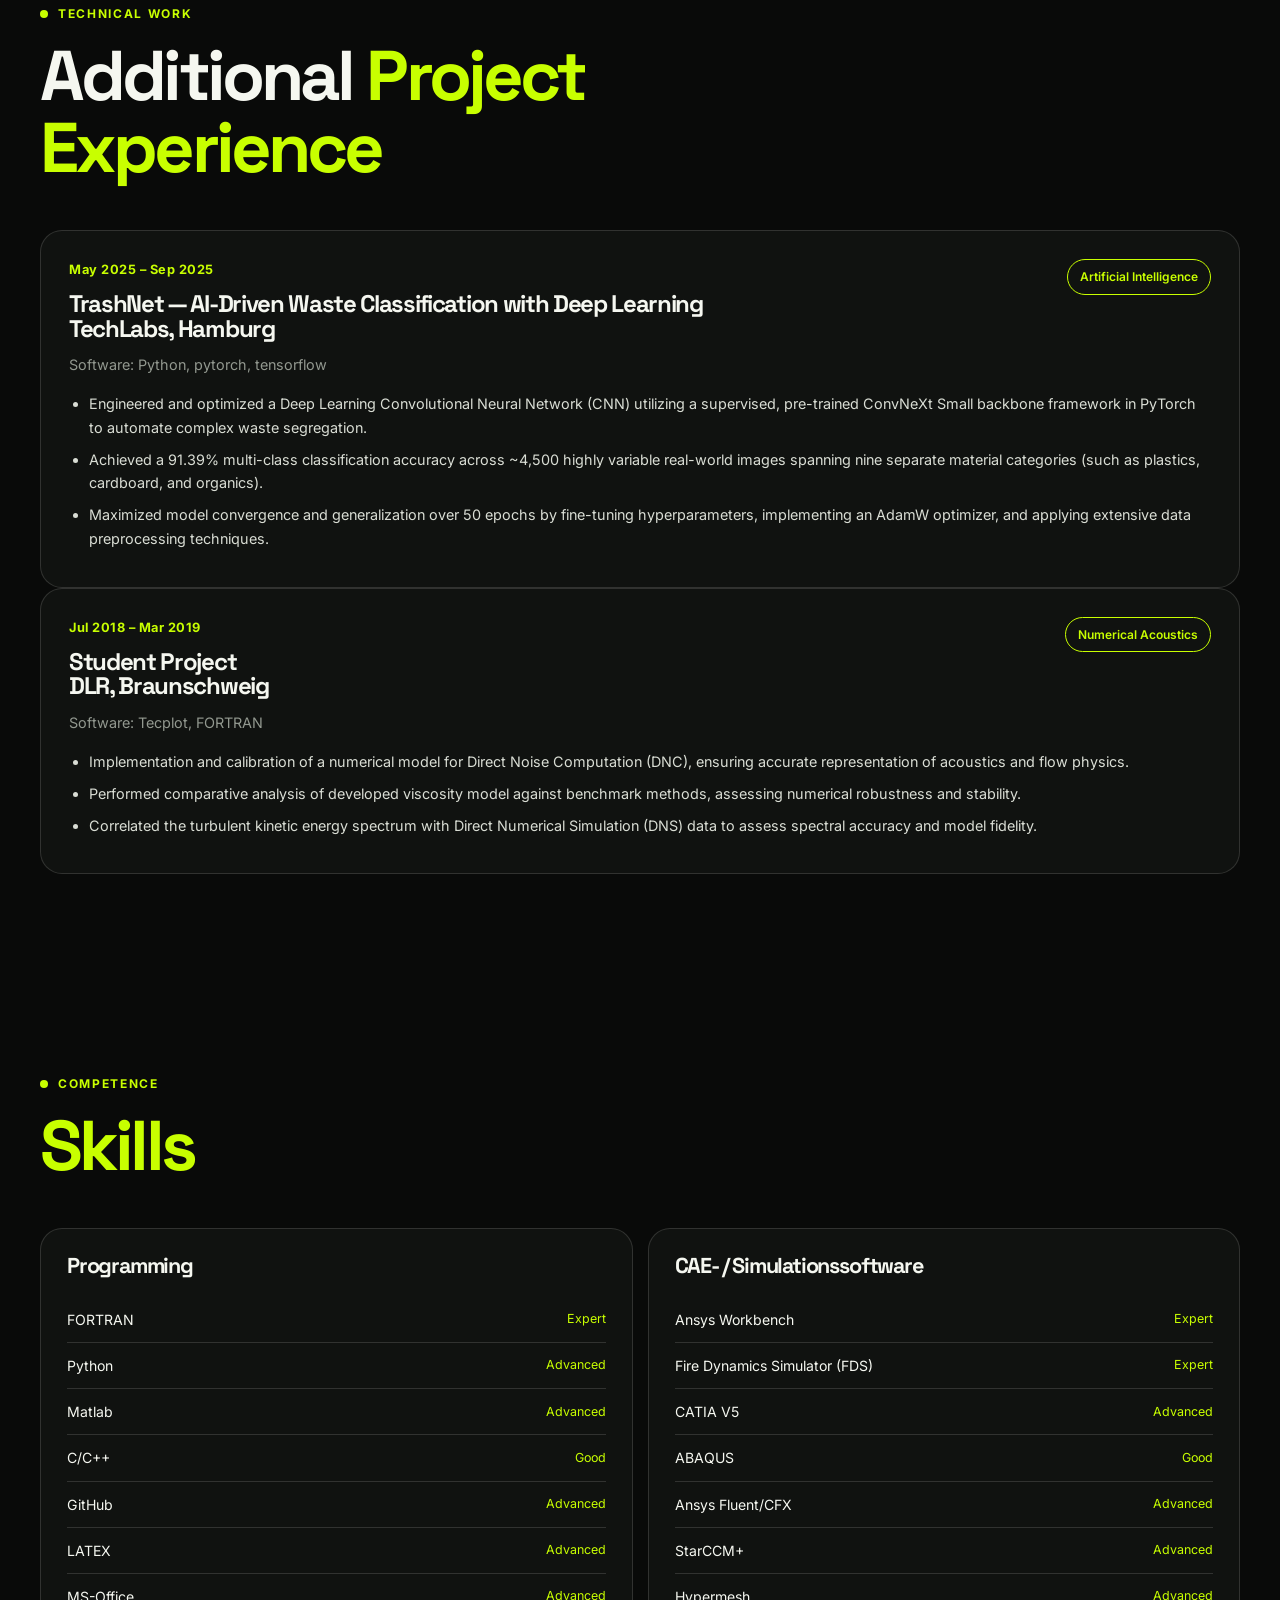
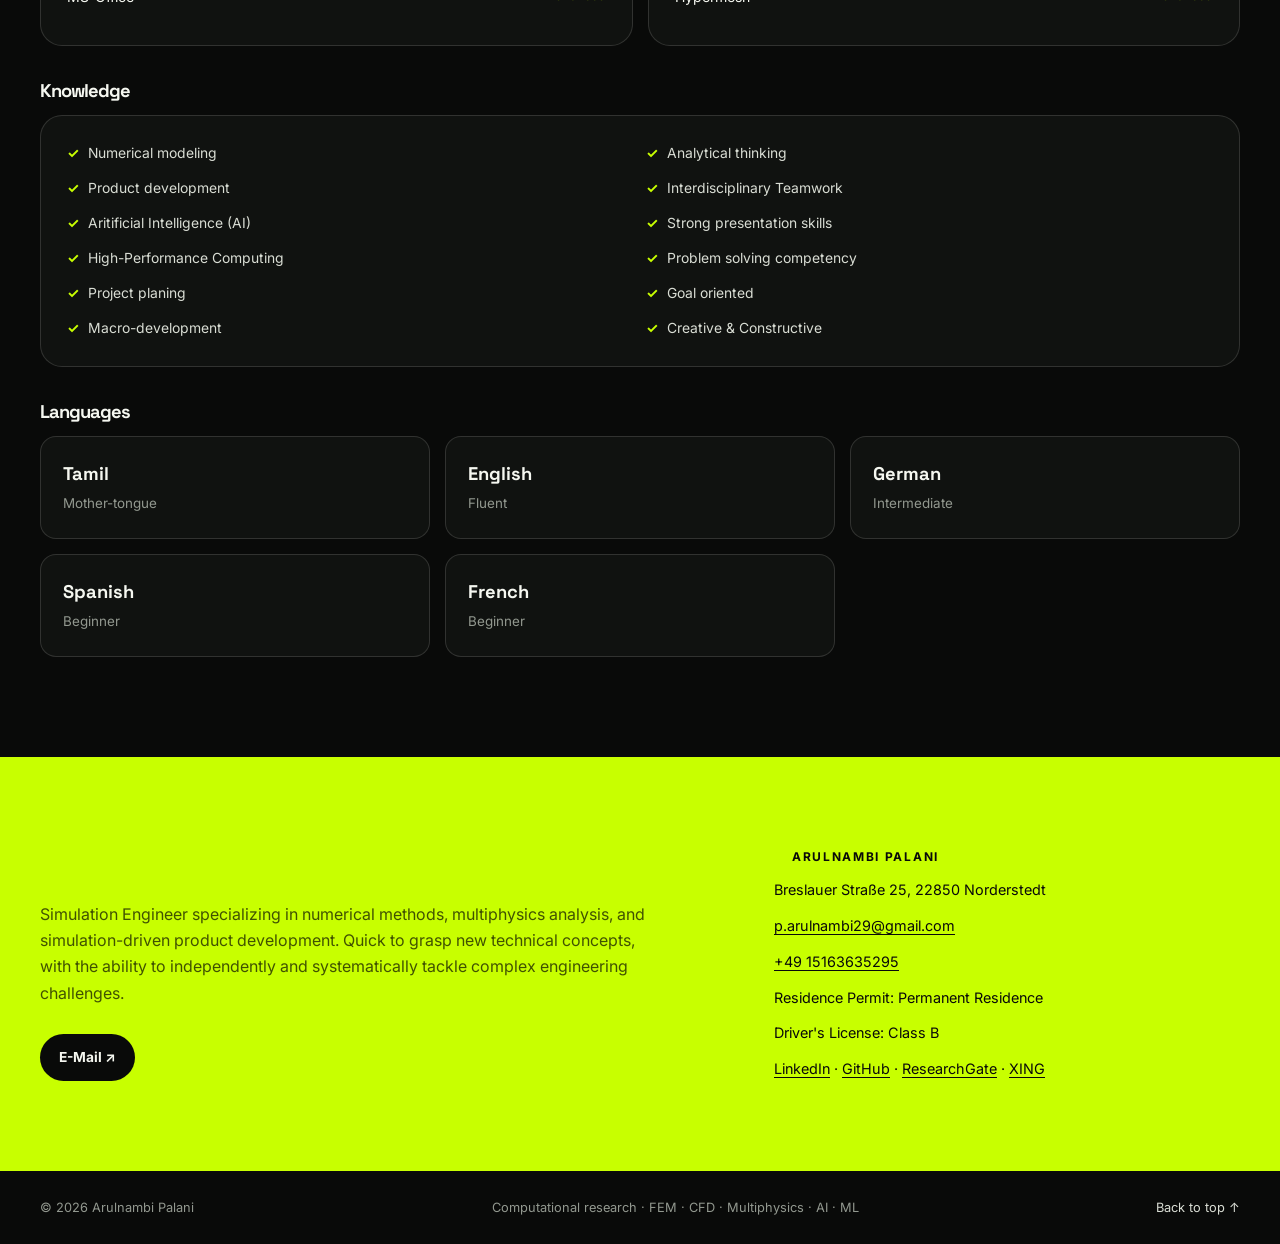
==== commit 63e38e2a: "Update en.html" ====
--- a/en.html
+++ b/en.html
@@ -46,7 +46,7 @@
 </div></div></section>
 <section class="section" id="akademische-laufbahn"><div class="container"><div class="section-head"><div class="eyebrow">Education</div><h2>Academics <span>Profile</span></h2></div><div class="education-grid"><article class="education"><div class="date">Oct 2016 – Jan 2020</div><h3>M.Sc. Computational Sciences in Engineering</h3><p class="muted">TU Braunschweig</p><span class="grade">Note: 1,6</span><p class="muted" style="margin-top:17px">Keypoints: Numerical simulation, Structural dynamics, 
                     CFD, FEM, Multi-phase fluid simulation, Thermal simulation, Aeroacoustics, Topology optimization, Aerodynamics, Scientific Programming.</p></article><article class="education"><div class="date">Aug 2009 – May 2013</div><h3>B.E. Mechanical Engineering</h3><p class="muted">ACCET (Anna University), India</p><span class="grade">Note: 1,6</span><p class="muted" style="margin-top:17px">Keypoints: Engineering Graphics, Thermodynamics, Thermal Engineering, Automobile Engineering, Engineering Mathematics, Heat &amp; Mass transfer.</p></article></div></div></section>
-<section class="section" id="projekte"><div class="container"><div class="section-head"><div class="eyebrow">Technical Work</div><h2>Additional <span> Project Experience</span></h2></div><article class="project-card"><div class="project-top"><div><div class="date">Mai 2025 – Sep 2025</div><h3>TrashNet — AI-Driven Waste Classification with Deep Learning<br>TechLabs, Hamburg</h3><p class="muted">Software: Python, pytorch, tensorflow</p></div><span class="tag hot">Artificial Intelligence</span></div><ul><li>Engineered and optimized a Deep Learning Convolutional Neural Network (CNN) utilizing a supervised, pre-trained ConvNeXt Small backbone framework in PyTorch to automate complex waste segregation.</li><li>Achieved a 91.39% multi-class classification accuracy across ~4,500 highly variable real-world images spanning nine separate material categories (such as plastics, cardboard, and organics).</li><li>Maximized model convergence and generalization over 50 epochs by fine-tuning hyperparameters, implementing an AdamW optimizer, and applying extensive data preprocessing techniques.</li></ul></article>
+<section class="section" id="projekte"><div class="container"><div class="section-head"><div class="eyebrow">Technical Work</div><h2>Additional <span> Project Experience</span></h2></div><article class="project-card"><div class="project-top"><div><div class="date">May 2025 – Sep 2025</div><h3>TrashNet — AI-Driven Waste Classification with Deep Learning<br>TechLabs, Hamburg</h3><p class="muted">Software: Python, pytorch, tensorflow</p></div><span class="tag hot">Artificial Intelligence</span></div><ul><li>Engineered and optimized a Deep Learning Convolutional Neural Network (CNN) utilizing a supervised, pre-trained ConvNeXt Small backbone framework in PyTorch to automate complex waste segregation.</li><li>Achieved a 91.39% multi-class classification accuracy across ~4,500 highly variable real-world images spanning nine separate material categories (such as plastics, cardboard, and organics).</li><li>Maximized model convergence and generalization over 50 epochs by fine-tuning hyperparameters, implementing an AdamW optimizer, and applying extensive data preprocessing techniques.</li></ul></article>
   <article class="project-card"><div class="project-top"><div><div class="date">Jul 2018 – Mar 2019</div><h3>Student Project<br>DLR, Braunschweig</h3><p class="muted">Software: Tecplot, FORTRAN</p></div><span class="tag hot">Numerical Acoustics</span></div><ul><li>Implementation and calibration of a numerical model for Direct Noise Computation (DNC), ensuring accurate representation of acoustics and flow physics.</li><li>Performed comparative analysis of developed viscosity model against benchmark methods, assessing numerical robustness and stability.</li><li>Correlated the turbulent kinetic energy spectrum with Direct Numerical Simulation (DNS) data to assess spectral accuracy and model fidelity.</li></ul></article></div></section>
 <section class="section" id="faehigkeiten"><div class="container"><div class="section-head"><div class="eyebrow">Competence</div><h2><span>Skills</span></h2></div><div class="skill-columns"><div class="skill-panel"><h3>Programming</h3><div class="skill-row"><span>FORTRAN</span><span class="level">Expert</span></div><div class="skill-row"><span>Python</span><span class="level">Advanced</span></div><div class="skill-row"><span>Matlab</span><span class="level">Advanced</span></div><div class="skill-row"><span>C/C++</span><span class="level">Good</span></div><div class="skill-row"><span>GitHub</span><span class="level">Advanced</span></div><div class="skill-row"><span>LATEX</span><span class="level">Advanced</span></div><div class="skill-row"><span>MS-Office</span><span class="level">Advanced</span></div></div><div class="skill-panel"><h3>CAE- / Simulationssoftware</h3><div class="skill-row"><span>Ansys Workbench</span><span class="level">Expert</span></div><div class="skill-row"><span>Fire Dynamics Simulator (FDS)</span><span class="level">Expert</span></div><div class="skill-row"><span>CATIA V5</span><span class="level">Advanced</span></div><div class="skill-row"><span>ABAQUS</span><span class="level">Good</span></div><div class="skill-row"><span>Ansys Fluent/CFX</span><span class="level">Advanced</span></div><div class="skill-row"><span>StarCCM+</span><span class="level">Advanced</span></div><div class="skill-row"><span>Hypermesh</span><span class="level">Advanced</span></div></div></div>
 <h3 class="subhead">Knowledge</h3><div class="skill-panel"><ul class="check-list"><li>Numerical modeling</li><li>Analytical thinking</li><li>Product development</li><li>Interdisciplinary Teamwork</li><li>Aritificial Intelligence (AI)</li><li>Strong presentation skills</li><li>High-Performance Computing</li><li>Problem solving competency</li><li>Project planing</li><li>Goal oriented</li><li>Macro-development</li><li>Creative &amp; Constructive</li></ul></div>
